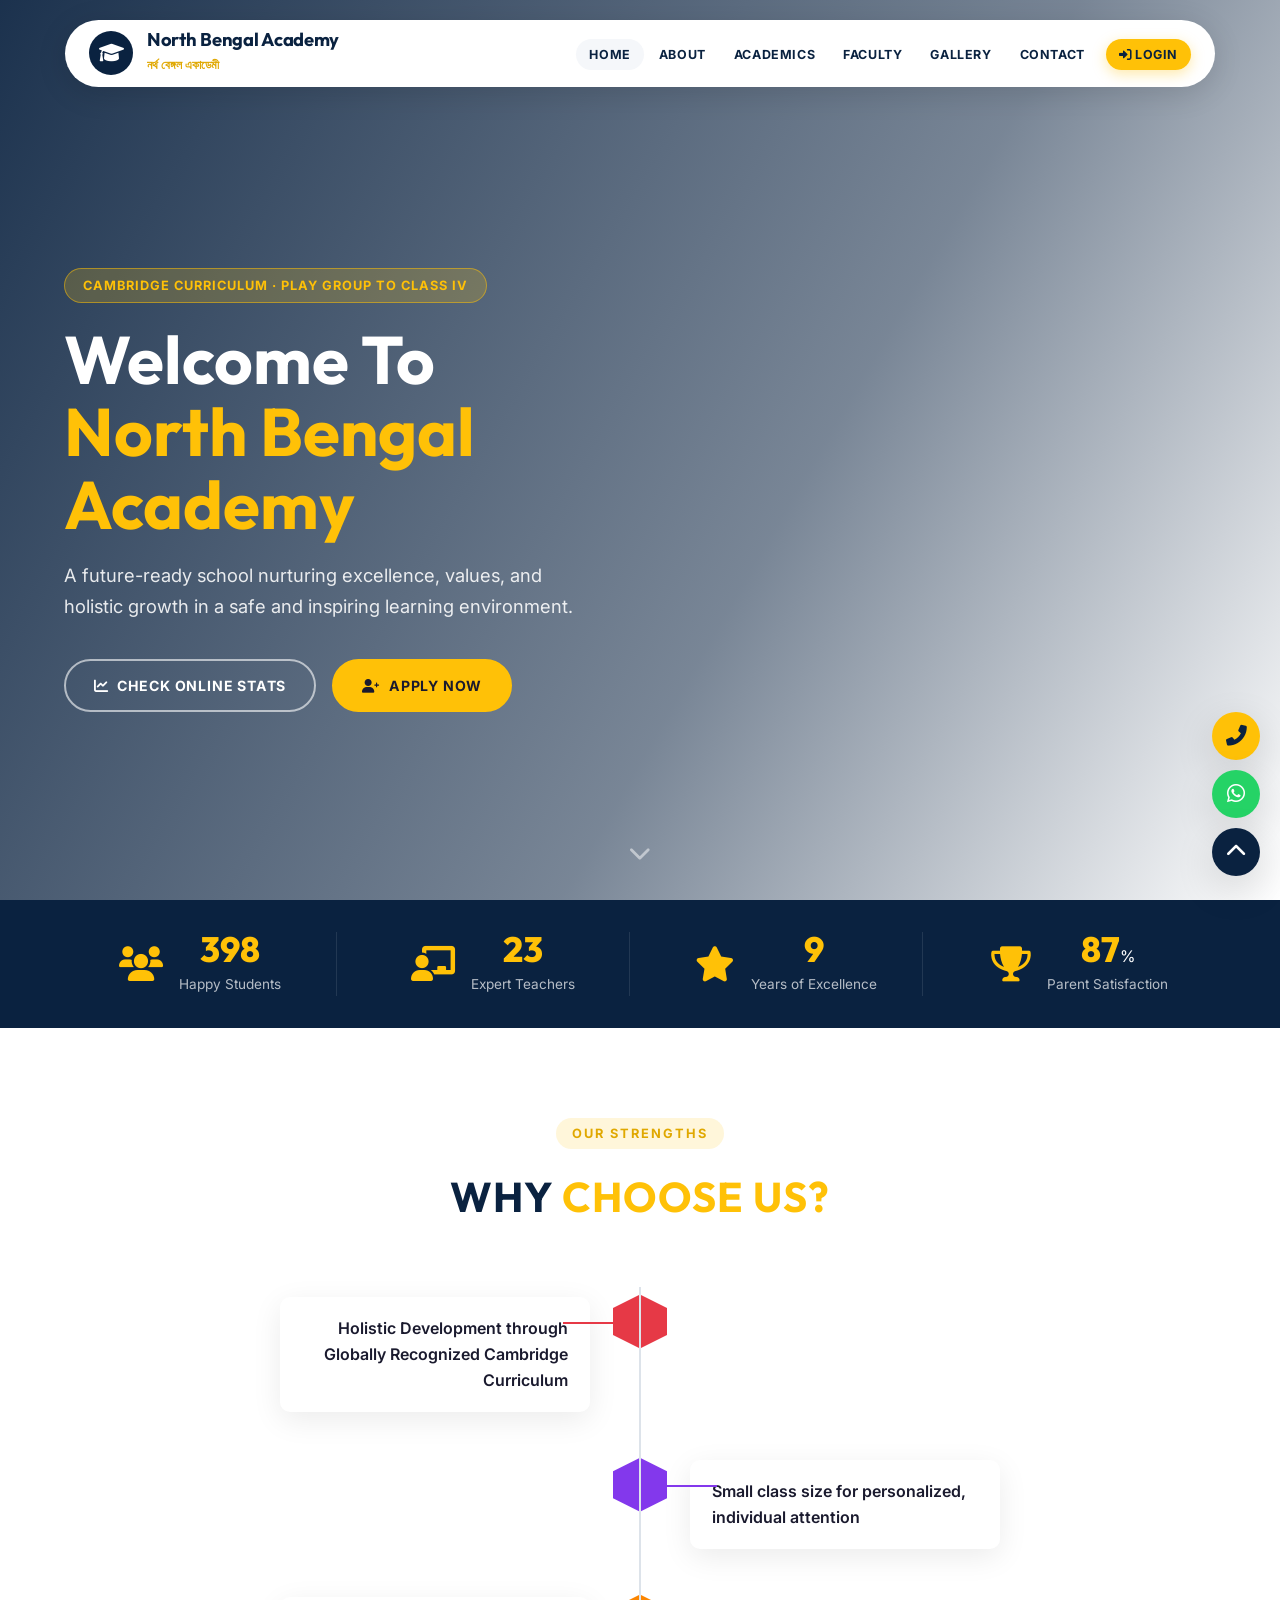
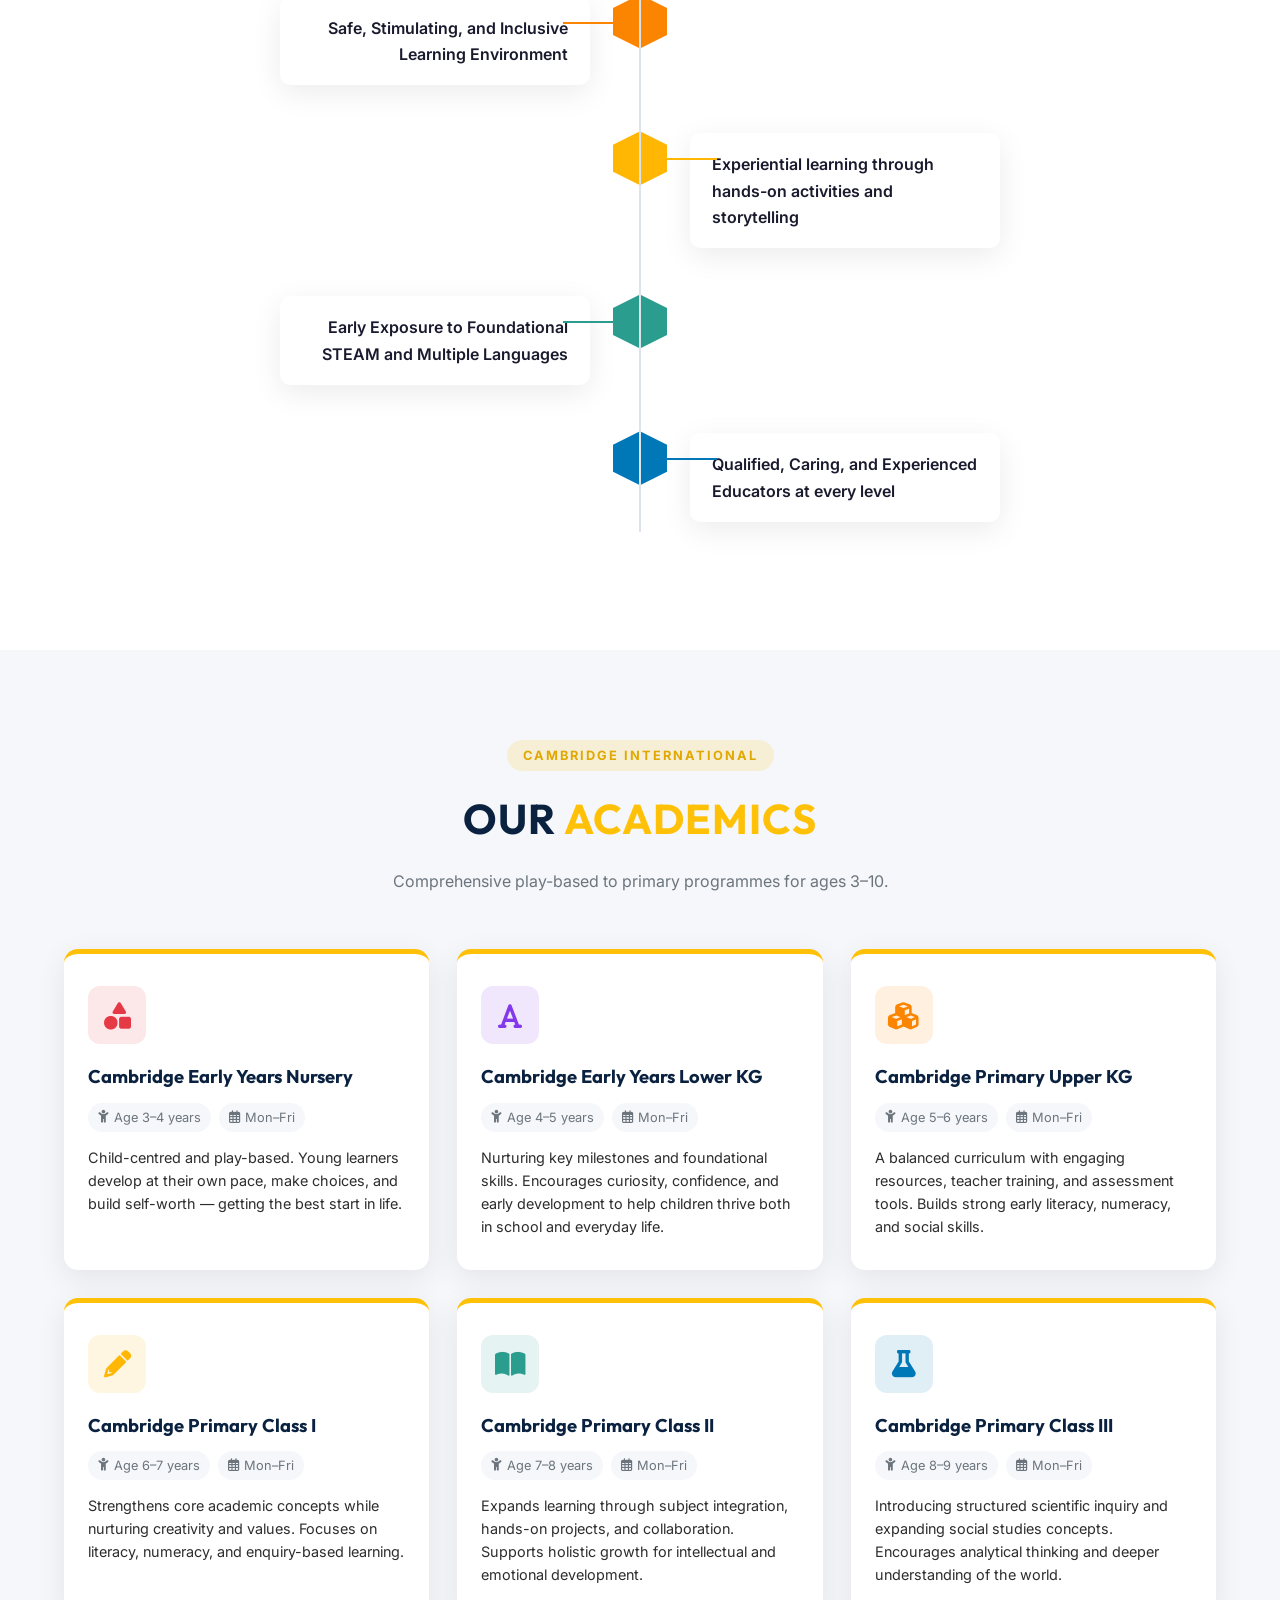
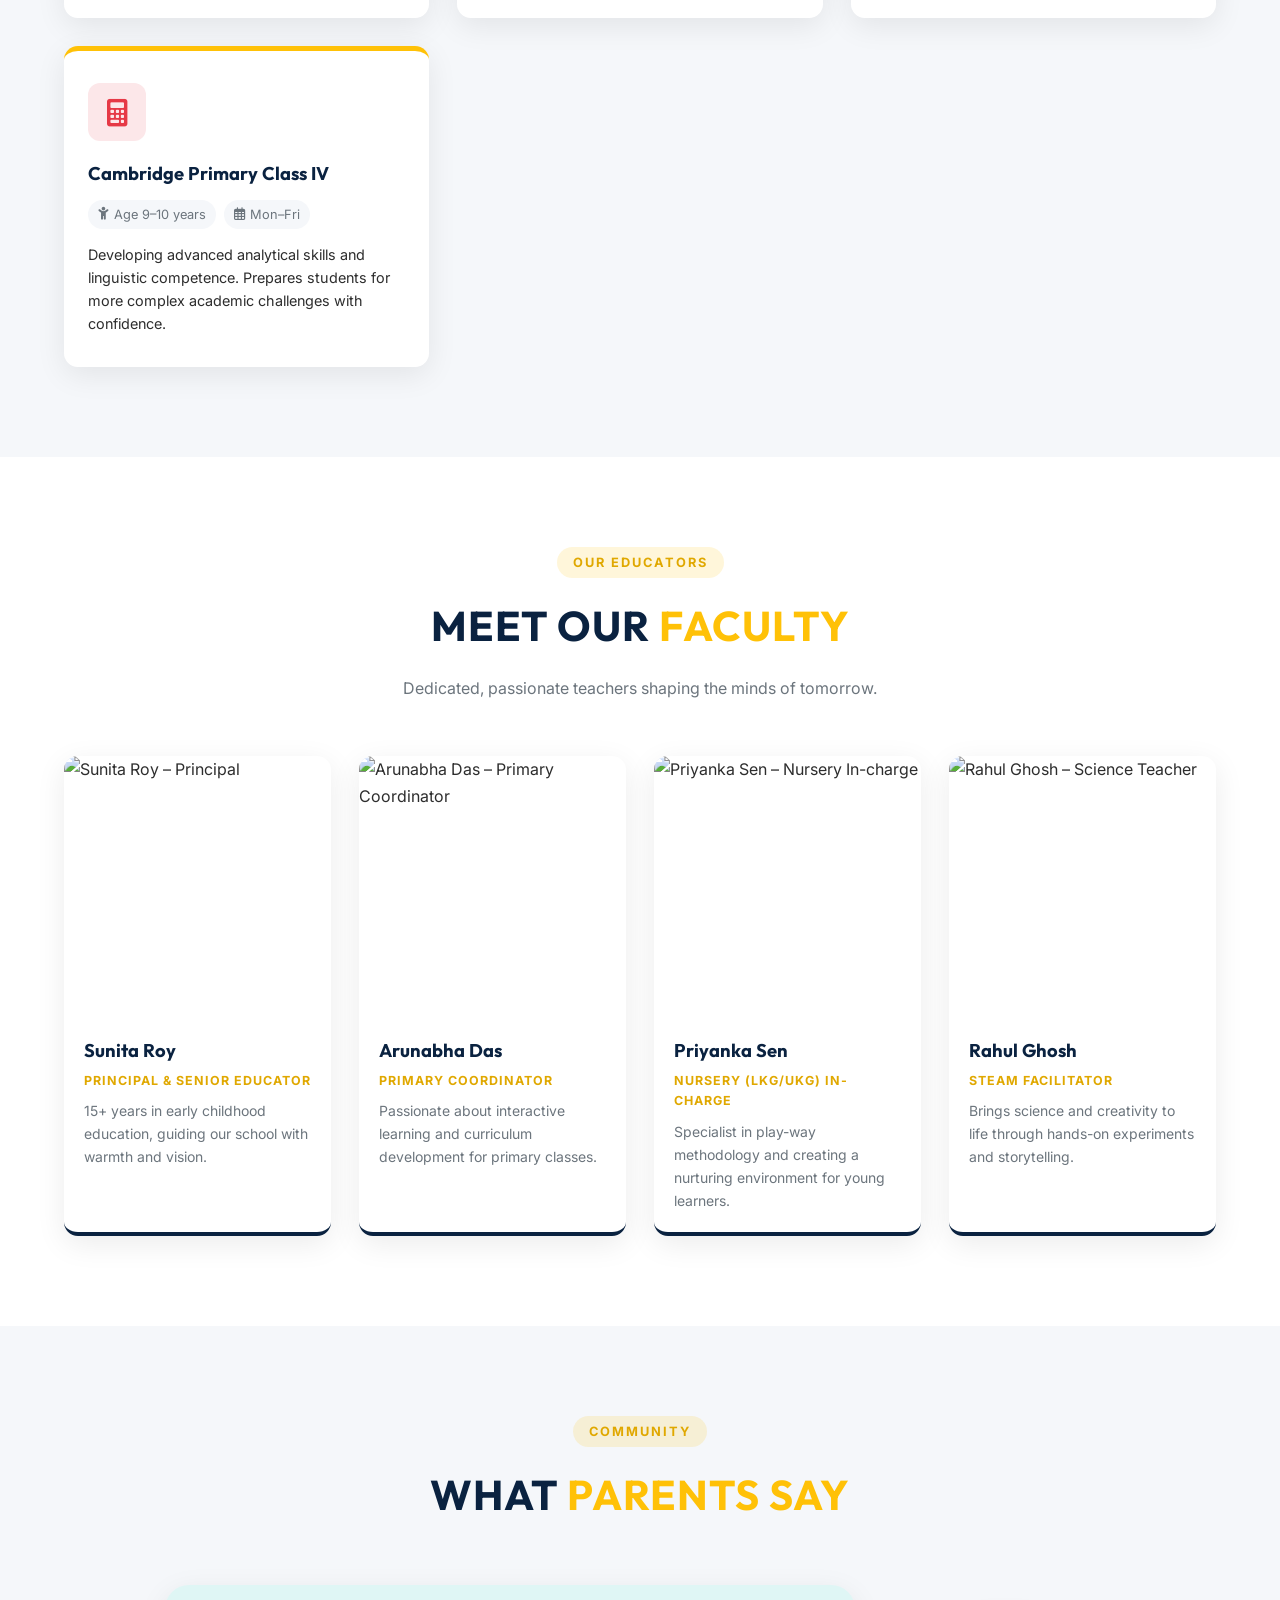
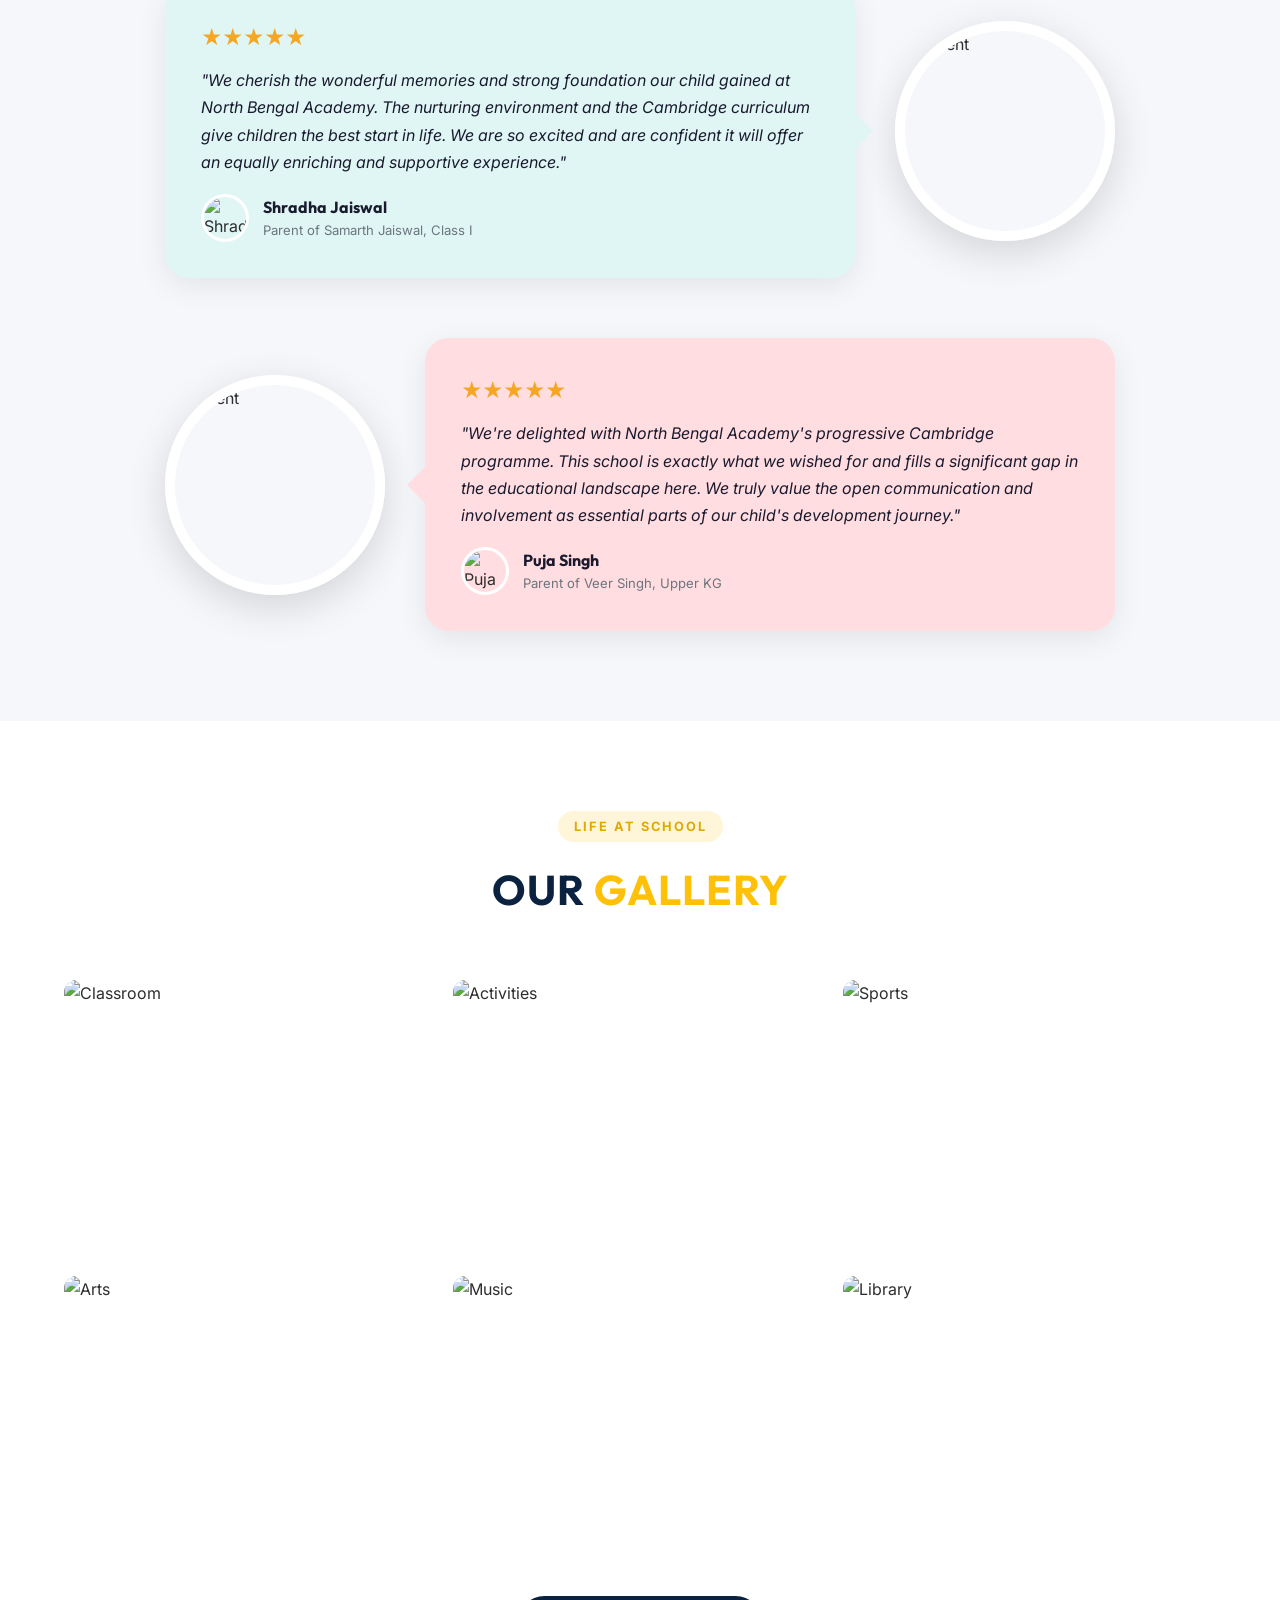
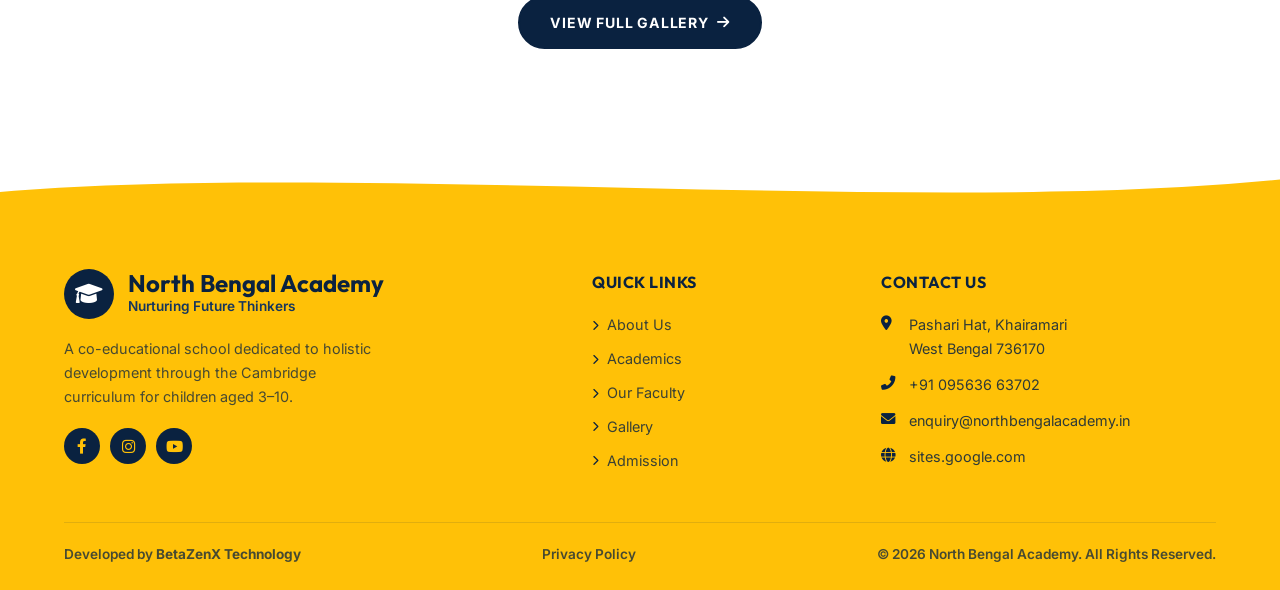
==== North-Bengal-Academy/index.html @ ee0d3da3 "Initial commit: Setup multi-tenant CustomWebsite portal and deployment configs" ====
<!DOCTYPE html>
<html lang="en">

<head>
    <meta charset="UTF-8">
    <meta name="viewport" content="width=device-width, initial-scale=1.0">
    <title>North Bengal Academy | Nurturing Future Thinkers</title>
    <meta name="description"
        content="North Bengal Academy – A premier nursery and primary school in Pashari Hat, West Bengal, offering Cambridge curriculum for Play Group to Class IV.">
    <link rel="stylesheet" href="css/styles.css">
    <link rel="preconnect" href="https://fonts.googleapis.com">
    <link rel="preconnect" href="https://fonts.gstatic.com" crossorigin>
    <link
        href="https://fonts.googleapis.com/css2?family=Inter:wght@400;500;600&family=Outfit:wght@400;600;700;800&display=swap"
        rel="stylesheet">
    <link href="https://cdnjs.cloudflare.com/ajax/libs/font-awesome/6.0.0/css/all.min.css" rel="stylesheet">
    <link href="https://unpkg.com/aos@2.3.1/dist/aos.css" rel="stylesheet">
    <link rel="icon" href="https://img.icons8.com/color/48/000000/school.png">
    <style>
        /* BetaZenX API — Admission Open Badge */
        .nav-admission-badge {
            display: inline-flex;
            align-items: center;
            gap: 6px;
            background: linear-gradient(135deg, #10b981, #059669);
            color: #fff !important;
            padding: 6px 14px;
            border-radius: 30px;
            font-size: 11px;
            font-weight: 800;
            letter-spacing: 0.08em;
            text-transform: uppercase;
            animation: admissionGlow 2s ease-in-out infinite alternate;
        }

        .admission-pulse {
            display: inline-block;
            width: 8px;
            height: 8px;
            border-radius: 50%;
            background: #fff;
            animation: pulse 1.2s ease-in-out infinite;
        }

        @keyframes admissionGlow {
            from {
                box-shadow: 0 0 8px rgba(16, 185, 129, 0.4);
            }

            to {
                box-shadow: 0 0 20px rgba(16, 185, 129, 0.8);
            }
        }

        @keyframes pulse {

            0%,
            100% {
                opacity: 1;
                transform: scale(1);
            }

            50% {
                opacity: 0.5;
                transform: scale(0.75);
            }
        }

        .mob-admission {
            background: linear-gradient(135deg, #10b981, #059669) !important;
            color: #fff !important;
            border-radius: 30px !important;
            padding: 8px 20px !important;
        }
    </style>
</head>

<body>

    <!-- ===== NAVBAR ===== -->
    <div class="header-wrapper" id="headerWrapper">
        <nav class="pill-nav">
            <div class="logo-area">
                <div class="logo-img"><i class="fas fa-graduation-cap"></i></div>
                <div class="logo-text">
                    <h1>North Bengal Academy</h1>
                    <span>নর্থ বেঙ্গল একাডেমী</span>
                </div>
            </div>
            <ul class="nav-links" id="navLinks">
                <li><a href="#home" class="active">Home</a></li>
                <li><a href="#about">About</a></li>
                <li><a href="#academics">Academics</a></li>
                <li><a href="#faculty">Faculty</a></li>
                <li><a href="gallery.html">Gallery</a></li>
                <li><a href="#contact">Contact</a></li>
                <li><a href="#" class="nav-login-btn"><i class="fas fa-sign-in-alt"></i> Login</a></li>
                <li id="admissionNavBadge" style="display:none;"><a href="#contact" class="nav-admission-badge"><span
                            class="admission-pulse"></span> Admission Open</a></li>
            </ul>
            <button class="hamburger" id="hamburger" aria-label="Toggle menu">
                <i class="fas fa-bars"></i>
            </button>
        </nav>
    </div>

    <!-- Mobile Menu Overlay -->
    <div class="mobile-menu" id="mobileMenu">
        <button class="mobile-close" id="mobileClose"><i class="fas fa-times"></i></button>
        <ul>
            <li><a href="#home" class="mob-link">Home</a></li>
            <li><a href="#about" class="mob-link">About</a></li>
            <li><a href="#academics" class="mob-link">Academics</a></li>
            <li><a href="#faculty" class="mob-link">Faculty</a></li>
            <li><a href="gallery.html" class="mob-link">Gallery</a></li>
            <li><a href="#contact" class="mob-link">Contact</a></li>
            <li><a href="#" class="mob-link mob-login"><i class="fas fa-sign-in-alt"></i> Login</a></li>
            <li id="admissionMobBadge" style="display:none;"><a href="#contact" class="mob-link mob-admission"><span
                        class="admission-pulse"></span> Admission Open</a></li>
        </ul>
    </div>

    <!-- ===== HERO ===== -->
    <section id="home" class="hero-slider">
        <div class="container hero-layout">
            <div class="hero-content" data-aos="fade-right" data-aos-delay="200">
                <span class="hero-badge">Cambridge Curriculum · Play Group to Class IV</span>
                <h2>Welcome To <br><span>North Bengal Academy</span></h2>
                <p>A future-ready school nurturing excellence, values, and holistic growth in a safe and inspiring
                    learning environment.</p>
                <div class="hero-btns">
                    <a href="http://localhost:3000/cobschool/status" target="_blank" class="btn-outline"><i
                            class="fas fa-chart-line"></i> Check Online Stats</a>
                    <a href="http://localhost:3000/cobschool/apply" target="_blank" class="btn-primary"><i
                            class="fas fa-user-plus"></i> Apply Now</a>
                </div>
            </div>
        </div>
        <div class="hero-scroll-hint"><i class="fas fa-chevron-down"></i></div>
    </section>

    <!-- ===== STATS BAR ===== -->
    <section id="stats" class="stats-bar">
        <div class="container stats-inner">
            <div class="stat-item">
                <i class="fas fa-users"></i>
                <div><span class="counter" data-target="450">0</span>
                    <p>Happy Students</p>
                </div>
            </div>
            <div class="stat-item">
                <i class="fas fa-chalkboard-teacher"></i>
                <div><span class="counter" data-target="25">0</span>
                    <p>Expert Teachers</p>
                </div>
            </div>
            <div class="stat-item">
                <i class="fas fa-star"></i>
                <div><span class="counter" data-target="10">0</span>
                    <p>Years of Excellence</p>
                </div>
            </div>
            <div class="stat-item">
                <i class="fas fa-trophy"></i>
                <div><span class="counter" data-target="98">0</span>%<p>Parent Satisfaction</p>
                </div>
            </div>
        </div>
    </section>

    <!-- ===== WHY CHOOSE US (Timeline) ===== -->
    <section id="about" class="timeline-section section-padding">
        <div class="container">
            <div class="section-header" data-aos="fade-up">
                <span class="section-subtitle">Our Strengths</span>
                <h2 class="section-title">Why <span>Choose Us?</span></h2>
            </div>
            <div class="timeline">
                <div class="timeline-item" data-aos="fade-up">
                    <div class="timeline-icon tl-1"></div>
                    <div class="timeline-content">
                        <p>Holistic Development through Globally Recognized Cambridge Curriculum</p>
                    </div>
                </div>
                <div class="timeline-item" data-aos="fade-up">
                    <div class="timeline-icon tl-2"></div>
                    <div class="timeline-content">
                        <p>Small class size for personalized, individual attention</p>
                    </div>
                </div>
                <div class="timeline-item" data-aos="fade-up">
                    <div class="timeline-icon tl-3"></div>
                    <div class="timeline-content">
                        <p>Safe, Stimulating, and Inclusive Learning Environment</p>
                    </div>
                </div>
                <div class="timeline-item" data-aos="fade-up">
                    <div class="timeline-icon tl-4"></div>
                    <div class="timeline-content">
                        <p>Experiential learning through hands-on activities and storytelling</p>
                    </div>
                </div>
                <div class="timeline-item" data-aos="fade-up">
                    <div class="timeline-icon tl-5"></div>
                    <div class="timeline-content">
                        <p>Early Exposure to Foundational STEAM and Multiple Languages</p>
                    </div>
                </div>
                <div class="timeline-item" data-aos="fade-up">
                    <div class="timeline-icon tl-6"></div>
                    <div class="timeline-content">
                        <p>Qualified, Caring, and Experienced Educators at every level</p>
                    </div>
                </div>
            </div>
        </div>
    </section>

    <!-- ===== ACADEMICS ===== -->
    <section id="academics" class="section-padding bg-light">
        <div class="container">
            <div class="section-header" data-aos="fade-up">
                <span class="section-subtitle">Cambridge International</span>
                <h2 class="section-title">Our <span>Academics</span></h2>
                <p class="section-desc">Comprehensive play-based to primary programmes for ages 3–10.</p>
            </div>
            <div class="academic-grid">
                <div class="academic-card" data-aos="zoom-in" data-aos-delay="100">
                    <div class="card-icon-wrap" style="--c:#e63946"><i class="fas fa-shapes"></i></div>
                    <h3>Cambridge Early Years Nursery</h3>
                    <div class="meta-info">
                        <span><i class="fas fa-child"></i> Age 3–4 years</span>
                        <span><i class="far fa-calendar-alt"></i> Mon–Fri</span>
                    </div>
                    <p>Child-centred and play-based. Young learners develop at their own pace, make choices, and build
                        self-worth — getting the best start in life.</p>
                </div>
                <div class="academic-card" data-aos="zoom-in" data-aos-delay="150">
                    <div class="card-icon-wrap" style="--c:#8338ec"><i class="fas fa-font"></i></div>
                    <h3>Cambridge Early Years Lower KG</h3>
                    <div class="meta-info">
                        <span><i class="fas fa-child"></i> Age 4–5 years</span>
                        <span><i class="far fa-calendar-alt"></i> Mon–Fri</span>
                    </div>
                    <p>Nurturing key milestones and foundational skills. Encourages curiosity, confidence, and early
                        development to help children thrive both in school and everyday life.</p>
                </div>
                <div class="academic-card" data-aos="zoom-in" data-aos-delay="200">
                    <div class="card-icon-wrap" style="--c:#fb8500"><i class="fas fa-cubes"></i></div>
                    <h3>Cambridge Primary Upper KG</h3>
                    <div class="meta-info">
                        <span><i class="fas fa-child"></i> Age 5–6 years</span>
                        <span><i class="far fa-calendar-alt"></i> Mon–Fri</span>
                    </div>
                    <p>A balanced curriculum with engaging resources, teacher training, and assessment tools. Builds
                        strong early literacy, numeracy, and social skills.</p>
                </div>
                <div class="academic-card" data-aos="zoom-in" data-aos-delay="250">
                    <div class="card-icon-wrap" style="--c:#ffb703"><i class="fas fa-pencil-alt"></i></div>
                    <h3>Cambridge Primary Class I</h3>
                    <div class="meta-info">
                        <span><i class="fas fa-child"></i> Age 6–7 years</span>
                        <span><i class="far fa-calendar-alt"></i> Mon–Fri</span>
                    </div>
                    <p>Strengthens core academic concepts while nurturing creativity and values. Focuses on literacy,
                        numeracy, and enquiry-based learning.</p>
                </div>
                <div class="academic-card" data-aos="zoom-in" data-aos-delay="300">
                    <div class="card-icon-wrap" style="--c:#2a9d8f"><i class="fas fa-book-open"></i></div>
                    <h3>Cambridge Primary Class II</h3>
                    <div class="meta-info">
                        <span><i class="fas fa-child"></i> Age 7–8 years</span>
                        <span><i class="far fa-calendar-alt"></i> Mon–Fri</span>
                    </div>
                    <p>Expands learning through subject integration, hands-on projects, and collaboration. Supports
                        holistic growth for intellectual and emotional development.</p>
                </div>
                <div class="academic-card" data-aos="zoom-in" data-aos-delay="350">
                    <div class="card-icon-wrap" style="--c:#0077b6"><i class="fas fa-flask"></i></div>
                    <h3>Cambridge Primary Class III</h3>
                    <div class="meta-info">
                        <span><i class="fas fa-child"></i> Age 8–9 years</span>
                        <span><i class="far fa-calendar-alt"></i> Mon–Fri</span>
                    </div>
                    <p>Introducing structured scientific inquiry and expanding social studies concepts. Encourages
                        analytical thinking and deeper understanding of the world.</p>
                </div>
                <div class="academic-card" data-aos="zoom-in" data-aos-delay="400">
                    <div class="card-icon-wrap" style="--c:#e63946"><i class="fas fa-calculator"></i></div>
                    <h3>Cambridge Primary Class IV</h3>
                    <div class="meta-info">
                        <span><i class="fas fa-child"></i> Age 9–10 years</span>
                        <span><i class="far fa-calendar-alt"></i> Mon–Fri</span>
                    </div>
                    <p>Developing advanced analytical skills and linguistic competence. Prepares students for more
                        complex academic challenges with confidence.</p>
                </div>
            </div>
        </div>
    </section>

    <!-- ===== FACULTY ===== -->
    <section id="faculty" class="section-padding">
        <div class="container">
            <div class="section-header" data-aos="fade-up">
                <span class="section-subtitle">Our Educators</span>
                <h2 class="section-title">Meet Our <span>Faculty</span></h2>
                <p class="section-desc">Dedicated, passionate teachers shaping the minds of tomorrow.</p>
            </div>
            <div class="faculty-grid">
                <div class="faculty-card" data-aos="fade-up" data-aos-delay="100">
                    <div class="faculty-img">
                        <img src="https://images.unsplash.com/photo-1544717305-2782549b5136?w=600&fit=crop"
                            alt="Sunita Roy – Principal">
                        <div class="faculty-overlay">
                            <div class="faculty-social">
                                <a href="#" aria-label="Email"><i class="fas fa-envelope"></i></a>
                                <a href="#" aria-label="LinkedIn"><i class="fab fa-linkedin-in"></i></a>
                            </div>
                        </div>
                    </div>
                    <div class="faculty-info">
                        <h3>Sunita Roy</h3>
                        <p class="designation">Principal &amp; Senior Educator</p>
                        <p class="bio">15+ years in early childhood education, guiding our school with warmth and
                            vision.</p>
                    </div>
                </div>
                <div class="faculty-card" data-aos="fade-up" data-aos-delay="200">
                    <div class="faculty-img">
                        <img src="https://images.unsplash.com/photo-1580894732444-8ecded7900cd?w=600&fit=crop"
                            alt="Arunabha Das – Primary Coordinator">
                        <div class="faculty-overlay">
                            <div class="faculty-social">
                                <a href="#" aria-label="Email"><i class="fas fa-envelope"></i></a>
                                <a href="#" aria-label="LinkedIn"><i class="fab fa-linkedin-in"></i></a>
                            </div>
                        </div>
                    </div>
                    <div class="faculty-info">
                        <h3>Arunabha Das</h3>
                        <p class="designation">Primary Coordinator</p>
                        <p class="bio">Passionate about interactive learning and curriculum development for primary
                            classes.</p>
                    </div>
                </div>
                <div class="faculty-card" data-aos="fade-up" data-aos-delay="300">
                    <div class="faculty-img">
                        <img src="https://images.unsplash.com/photo-1573497019940-1c28c88b4f3e?w=600&fit=crop"
                            alt="Priyanka Sen – Nursery In-charge">
                        <div class="faculty-overlay">
                            <div class="faculty-social">
                                <a href="#" aria-label="Email"><i class="fas fa-envelope"></i></a>
                                <a href="#" aria-label="LinkedIn"><i class="fab fa-linkedin-in"></i></a>
                            </div>
                        </div>
                    </div>
                    <div class="faculty-info">
                        <h3>Priyanka Sen</h3>
                        <p class="designation">Nursery (LKG/UKG) In-charge</p>
                        <p class="bio">Specialist in play-way methodology and creating a nurturing environment for young
                            learners.</p>
                    </div>
                </div>
                <div class="faculty-card" data-aos="fade-up" data-aos-delay="400">
                    <div class="faculty-img">
                        <img src="https://images.unsplash.com/photo-1507003211169-0a1dd7228f2d?w=600&fit=crop"
                            alt="Rahul Ghosh – Science Teacher">
                        <div class="faculty-overlay">
                            <div class="faculty-social">
                                <a href="#" aria-label="Email"><i class="fas fa-envelope"></i></a>
                                <a href="#" aria-label="LinkedIn"><i class="fab fa-linkedin-in"></i></a>
                            </div>
                        </div>
                    </div>
                    <div class="faculty-info">
                        <h3>Rahul Ghosh</h3>
                        <p class="designation">STEAM Facilitator</p>
                        <p class="bio">Brings science and creativity to life through hands-on experiments and
                            storytelling.</p>
                    </div>
                </div>
            </div>
        </div>
    </section>

    <!-- ===== TESTIMONIALS ===== -->
    <section id="testimonials" class="testimonials-section section-padding bg-light">
        <div class="container">
            <div class="section-header" data-aos="fade-up">
                <span class="section-subtitle">Community</span>
                <h2 class="section-title">What <span>Parents Say</span></h2>
            </div>
            <div class="testimonial-container">
                <div class="test-row" data-aos="fade-up">
                    <div class="test-bubble">
                        <div class="stars">★★★★★</div>
                        <p class="test-text">"We cherish the wonderful memories and strong foundation our child gained
                            at North Bengal Academy. The nurturing environment and the Cambridge curriculum give
                            children the best start in life. We are so excited and are confident it will offer an
                            equally enriching and supportive experience."</p>
                        <div class="test-author">
                            <img src="https://i.pravatar.cc/80?u=shradha" alt="Shradha Jaiswal">
                            <div class="author-info">
                                <h4>Shradha Jaiswal</h4>
                                <p>Parent of Samarth Jaiswal, Class I</p>
                            </div>
                        </div>
                    </div>
                    <div class="test-image-large">
                        <img src="https://images.unsplash.com/photo-1544005313-94ddf0286df2?w=500&fit=crop"
                            alt="Parent">
                    </div>
                </div>
                <div class="test-row reverse" data-aos="fade-up">
                    <div class="test-bubble">
                        <div class="stars">★★★★★</div>
                        <p class="test-text">"We're delighted with North Bengal Academy's progressive Cambridge
                            programme. This school is exactly what we wished for and fills a significant gap in the
                            educational landscape here. We truly value the open communication and involvement as
                            essential parts of our child's development journey."</p>
                        <div class="test-author">
                            <img src="https://i.pravatar.cc/80?u=puja" alt="Puja Singh">
                            <div class="author-info">
                                <h4>Puja Singh</h4>
                                <p>Parent of Veer Singh, Upper KG</p>
                            </div>
                        </div>
                    </div>
                    <div class="test-image-large">
                        <img src="https://images.unsplash.com/photo-1573496359142-b8d87734a5a2?w=500&fit=crop"
                            alt="Parent">
                    </div>
                </div>
            </div>
        </div>
    </section>

    <!-- ===== GALLERY PREVIEW (API-Ready) ===== -->
    <section class="gallery-preview section-padding">
        <div class="container">
            <div class="section-header" data-aos="fade-up">
                <span class="section-subtitle">Life at School</span>
                <h2 class="section-title">Our <span>Gallery</span></h2>
            </div>
            <div class="gallery-grid" id="galleryPreviewGrid" data-aos="fade-up">
                <!-- Static fallback images (replaced by API data when available) -->
                <div class="g-item"><img
                        src="https://images.unsplash.com/photo-1503676260728-1c00da094a0b?w=600&fit=crop"
                        alt="Classroom">
                    <div class="g-overlay"><i class="fas fa-expand"></i></div>
                </div>
                <div class="g-item"><img
                        src="https://images.unsplash.com/photo-1516627145497-ae6968895b74?w=600&fit=crop"
                        alt="Activities">
                    <div class="g-overlay"><i class="fas fa-expand"></i></div>
                </div>
                <div class="g-item"><img
                        src="https://images.unsplash.com/photo-1509062522246-3755977927d7?w=600&fit=crop" alt="Sports">
                    <div class="g-overlay"><i class="fas fa-expand"></i></div>
                </div>
                <div class="g-item"><img
                        src="https://images.unsplash.com/photo-1580582932707-520aed937b7b?w=600&fit=crop" alt="Arts">
                    <div class="g-overlay"><i class="fas fa-expand"></i></div>
                </div>
                <div class="g-item"><img src="https://images.unsplash.com/photo-1551966775-a4ddc8df052b?w=600&fit=crop"
                        alt="Music">
                    <div class="g-overlay"><i class="fas fa-expand"></i></div>
                </div>
                <div class="g-item"><img
                        src="https://images.unsplash.com/photo-1488521787991-ed7bbaae773c?w=600&fit=crop" alt="Library">
                    <div class="g-overlay"><i class="fas fa-expand"></i></div>
                </div>
            </div>
            <div class="text-center" data-aos="fade-up" style="margin-top:40px;">
                <a href="gallery.html" class="btn-secondary">View Full Gallery <i class="fas fa-arrow-right"></i></a>
            </div>
        </div>
    </section>

    <!-- ===== CONTACT / FOOTER ===== -->
    <footer class="main-footer" id="contact">
        <div class="container">
            <div class="footer-grid">
                <div class="footer-col footer-brand">
                    <div class="footer-logo-row">
                        <div class="logo-img"><i class="fas fa-graduation-cap"></i></div>
                        <div>
                            <h2>North Bengal Academy</h2>
                            <p>Nurturing Future Thinkers</p>
                        </div>
                    </div>
                    <p class="footer-tagline">A co-educational school dedicated to holistic development through the
                        Cambridge curriculum for children aged 3–10.</p>
                    <div class="footer-social">
                        <a href="#" aria-label="Facebook"><i class="fab fa-facebook-f"></i></a>
                        <a href="#" aria-label="Instagram"><i class="fab fa-instagram"></i></a>
                        <a href="#" aria-label="YouTube"><i class="fab fa-youtube"></i></a>
                    </div>
                </div>
                <div class="footer-col">
                    <h4>Quick Links</h4>
                    <ul class="footer-links">
                        <li><a href="#about"><i class="fas fa-chevron-right"></i> About Us</a></li>
                        <li><a href="#academics"><i class="fas fa-chevron-right"></i> Academics</a></li>
                        <li><a href="#faculty"><i class="fas fa-chevron-right"></i> Our Faculty</a></li>
                        <li><a href="gallery.html"><i class="fas fa-chevron-right"></i> Gallery</a></li>
                        <li><a href="#contact"><i class="fas fa-chevron-right"></i> Admission</a></li>
                    </ul>
                </div>
                <div class="footer-col" id="contact-info">
                    <h4>Contact Us</h4>
                    <ul class="footer-contact">
                        <li><i class="fas fa-map-marker-alt"></i><span>Pashari Hat, Khairamari<br>West Bengal
                                736170</span></li>
                        <li><i class="fas fa-phone-alt"></i><a href="tel:+919563663702">+91 095636 63702</a></li>
                        <li><i class="fas fa-envelope"></i><a
                                href="mailto:enquiry@northbengalacademy.in">enquiry@northbengalacademy.in</a></li>
                        <li><i class="fas fa-globe"></i><a href="https://sites.google.com"
                                target="_blank">sites.google.com</a></li>
                    </ul>
                </div>
            </div>
            <div class="footer-bottom">
                <span>Developed by <strong>BetaZenX Technology</strong></span>
                <span>Privacy Policy</span>
                <span>&copy; <span id="year"></span> North Bengal Academy. All Rights Reserved.</span>
            </div>
        </div>
    </footer>

    <!-- Floating Buttons -->
    <div class="floating-actions">
        <a href="tel:+919563663702" class="float-btn call" aria-label="Call us"><i class="fas fa-phone-alt"></i></a>
        <a href="https://wa.me/919563663702" class="float-btn whatsapp" aria-label="WhatsApp"><i
                class="fab fa-whatsapp"></i></a>
        <a href="#home" class="float-btn top" id="backToTop" aria-label="Back to top"><i
                class="fas fa-chevron-up"></i></a>
    </div>

    <script src="https://unpkg.com/aos@2.3.1/dist/aos.js"></script>
    <script>
        AOS.init({ duration: 800, once: true, offset: 50 });
        document.getElementById('year').textContent = new Date().getFullYear();

        // Navbar scroll sticky effect
        const headerWrapper = document.getElementById('headerWrapper');
        window.addEventListener('scroll', () => {
            if (window.scrollY > 80) {
                headerWrapper.classList.add('sticky');
            } else {
                headerWrapper.classList.remove('sticky');
            }
        });

        // Hamburger menu
        const hamburger = document.getElementById('hamburger');
        const mobileMenu = document.getElementById('mobileMenu');
        const mobileClose = document.getElementById('mobileClose');
        hamburger.addEventListener('click', () => mobileMenu.classList.add('open'));
        mobileClose.addEventListener('click', () => mobileMenu.classList.remove('open'));
        document.querySelectorAll('.mob-link').forEach(link => {
            link.addEventListener('click', () => mobileMenu.classList.remove('open'));
        });

        // Smooth scroll
        document.querySelectorAll('a[href^="#"]').forEach(anchor => {
            anchor.addEventListener('click', function (e) {
                const href = this.getAttribute('href');
                if (href === '#') return;
                e.preventDefault();
                const target = document.querySelector(href);
                if (target) target.scrollIntoView({ behavior: 'smooth' });
            });
        });

        // Back to top
        const backToTop = document.getElementById('backToTop');
        backToTop.style.opacity = '0';
        window.addEventListener('scroll', () => {
            backToTop.style.opacity = window.scrollY > 300 ? '1' : '0';
        });

        // Counter animation
        const counters = document.querySelectorAll('.counter');
        const counterObserver = new IntersectionObserver((entries) => {
            entries.forEach(entry => {
                if (entry.isIntersecting) {
                    const target = +entry.target.getAttribute('data-target');
                    let count = 0;
                    const step = target / 60;
                    const timer = setInterval(() => {
                        count += step;
                        entry.target.textContent = Math.min(Math.ceil(count), target);
                        if (count >= target) clearInterval(timer);
                    }, 30);
                    counterObserver.unobserve(entry.target);
                }
            });
        }, { threshold: 0.5 });
        counters.forEach(c => counterObserver.observe(c));
    </script>

    <!-- ======================================================
         BetaZenX API Integration
         Set your API_KEY and SCHOOL_SLUG from:
         Admin Panel → Directory → Admission & API tab
    ======================================================= -->
    <script>
        // ── BetaZenX Configuration ──────────────────────────────────
        const BETAZENX_API_KEY = "YOUR_API_KEY_HERE";     // Paste from Admin → Directory → Admission & API
        const BETAZENX_SLUG = "YOUR_SCHOOL_SLUG_HERE"; // Your school slug
        const BETAZENX_BASE_URL = "http://localhost:5000/api"; // Change to your server URL in production

        // ── Fetch admission status (no API key needed) ───────────────
        async function loadAdmissionStatus() {
            try {
                const res = await fetch(
                    `${BETAZENX_BASE_URL}/public/website/${BETAZENX_SLUG}/admission-status`
                );
                if (!res.ok) return;
                const data = await res.json();
                const navBadge = document.getElementById("admissionNavBadge");
                const mobBadge = document.getElementById("admissionMobBadge");
                if (data.admissionOpen) {
                    if (navBadge) navBadge.style.display = "";
                    if (mobBadge) mobBadge.style.display = "";
                }
            } catch (e) {
                console.log("[BetaZenX] Could not reach API (offline or not configured yet).");
            }
        }

        // ── Fetch gallery from API ────────────────────────────────────
        async function loadGalleryFromAPI() {
            if (BETAZENX_API_KEY === "YOUR_API_KEY_HERE") return; // Not configured
            try {
                const res = await fetch(
                    `${BETAZENX_BASE_URL}/public/website/${BETAZENX_SLUG}/gallery`,
                    { headers: { "X-API-Key": BETAZENX_API_KEY } }
                );
                if (!res.ok) return;
                const data = await res.json();
                if (!data.images || data.images.length === 0) return;

                const grid = document.getElementById("galleryPreviewGrid");
                if (!grid) return;

                // Replace static images with API images (show first 6)
                const preview = data.images.slice(0, 6);
                grid.innerHTML = preview.map(url => `
                    <div class="g-item">
                        <img src="${url}" alt="School Gallery" loading="lazy">
                        <div class="g-overlay"><i class="fas fa-expand"></i></div>
                    </div>
                `).join("");
            } catch (e) {
                console.log("[BetaZenX] Gallery API not reachable, using static fallback.");
            }
        }

        // ── Fetch featured teachers from API ──────────────────────────
        async function loadTeachersFromAPI() {
            if (BETAZENX_API_KEY === "YOUR_API_KEY_HERE") return; // Not configured
            try {
                const res = await fetch(
                    `${BETAZENX_BASE_URL}/public/website/${BETAZENX_SLUG}/teachers`,
                    { headers: { "X-API-Key": BETAZENX_API_KEY } }
                );
                if (!res.ok) return;
                const data = await res.json();
                if (!data.teachers || data.teachers.length === 0) return;

                const grid = document.querySelector(".faculty-grid");
                if (!grid) return;

                grid.innerHTML = data.teachers.map((t, i) => `
                    <div class="faculty-card" data-aos="fade-up" data-aos-delay="${100 + i * 100}">
                        <div class="faculty-img">
                            <img src="${t.photoUrl || 'https://i.pravatar.cc/400?u=' + t.id}" alt="${t.name}">
                            <div class="faculty-overlay">
                                <div class="faculty-social">
                                    <a href="#" aria-label="Email"><i class="fas fa-envelope"></i></a>
                                </div>
                            </div>
                        </div>
                        <div class="faculty-info">
                            <h3>${t.name}</h3>
                            <p class="designation">${t.designation || ''}</p>
                            <p class="bio">${t.bio || (t.qualification ? t.qualification + (t.experience ? ' · ' + t.experience + ' experience' : '') : '')}</p>
                        </div>
                    </div>
                `).join("");

                // Re-init AOS for newly added elements
                if (typeof AOS !== 'undefined') AOS.refresh();
            } catch (e) {
                console.log("[BetaZenX] Teachers API not reachable, using static fallback.");
            }
        }

        // ── Initialize on page load ───────────────────────────────────
        document.addEventListener("DOMContentLoaded", function () {
            loadAdmissionStatus();
            loadGalleryFromAPI();
            loadTeachersFromAPI();
        });
    </script>
</body>

</html>
---- North-Bengal-Academy/css/styles.css ----
/* =========================================
   North Bengal Academy – Main Stylesheet
   ========================================= */

/* -------- CSS Variables -------- */
:root {
    --primary:       #0a2240;
    --primary-light: #16365d;
    --accent:        #ffc107;
    --accent-dark:   #e0a800;
    --dark:          #1a1a2e;
    --light:         #f5f7fa;
    --white:         #ffffff;
    --text-main:     #2d2d2d;
    --text-muted:    #6c757d;
    --tl-1: #e63946; --tl-2: #8338ec; --tl-3: #fb8500;
    --tl-4: #ffb703; --tl-5: #2a9d8f; --tl-6: #0077b6;
    --test-bg-1: #dff6f5;
    --test-bg-2: #ffdde1;
    --shadow:        0 8px 30px rgba(0,0,0,.08);
    --shadow-md:     0 12px 40px rgba(0,0,0,.14);
    --shadow-lg:     0 20px 50px rgba(0,0,0,.2);
    --radius:        14px;
    --transition:    all .3s ease;
    --nav-h:         80px;
}

/* -------- Reset -------- */
*, *::before, *::after { box-sizing: border-box; margin: 0; padding: 0; }
html { scroll-behavior: smooth; }
body { font-family: 'Inter', sans-serif; color: var(--text-main); background: var(--white); overflow-x: hidden; line-height: 1.65; }
h1,h2,h3,h4 { font-family: 'Outfit', sans-serif; font-weight: 700; color: var(--dark); }
a { text-decoration: none; color: inherit; transition: var(--transition); }
ul { list-style: none; }
img { display: block; max-width: 100%; }

/* -------- Utility -------- */
.container    { max-width: 1200px; margin: 0 auto; padding: 0 24px; }
.section-padding { padding: 90px 0; }
.bg-light     { background-color: var(--light); }
.text-center  { text-align: center; }

.section-header { text-align: center; margin-bottom: 55px; }
.section-subtitle {
    display: inline-block;
    background: rgba(255,193,7,.15);
    color: var(--accent-dark);
    font-size: .8rem;
    font-weight: 700;
    letter-spacing: 2px;
    text-transform: uppercase;
    padding: 5px 16px;
    border-radius: 20px;
    margin-bottom: 14px;
}
.section-title {
    font-size: clamp(2rem, 4vw, 2.6rem);
    color: var(--primary);
    text-transform: uppercase;
    letter-spacing: 1px;
    margin-bottom: 14px;
}
.section-title span { color: var(--accent); }
.section-desc { color: var(--text-muted); max-width: 550px; margin: 0 auto; font-size: 1rem; }

::-webkit-scrollbar { width: 7px; }
::-webkit-scrollbar-track { background: var(--light); }
::-webkit-scrollbar-thumb { background: var(--primary); border-radius: 4px; }

/* =========================================
   NAVBAR
   ========================================= */
.header-wrapper {
    position: fixed;
    top: 20px;
    left: 0; width: 100%;
    z-index: 1000;
    display: flex;
    justify-content: center;
    transition: top .3s;
}
.header-wrapper.sticky { top: 0; }
.header-wrapper.sticky .pill-nav {
    border-radius: 0;
    width: 100%;
    max-width: 100%;
    padding: 10px 40px;
    box-shadow: 0 4px 20px rgba(0,0,0,.12);
}

.pill-nav {
    background: var(--white);
    border-radius: 50px;
    padding: 10px 24px;
    display: flex;
    align-items: center;
    justify-content: space-between;
    width: 96%;
    max-width: 1150px;
    box-shadow: 0 6px 30px rgba(0,0,0,.13);
    transition: var(--transition);
}

.logo-area { display: flex; align-items: center; gap: 14px; }
.logo-img {
    width: 44px; height: 44px;
    background: var(--primary);
    border-radius: 50%;
    display: flex; align-items: center; justify-content: center;
    color: var(--white); font-size: 20px;
    flex-shrink: 0;
}
.logo-text h1 { font-size: 1.15rem; color: var(--primary); line-height: 1.1; margin: 0; letter-spacing: -.3px; }
.logo-text span { font-size: .75rem; color: var(--accent-dark); font-weight: 600; }

.nav-links { display: flex; align-items: center; gap: 2px; }
.nav-links a {
    padding: 8px 13px;
    color: var(--primary);
    font-weight: 700;
    font-size: .78rem;
    text-transform: uppercase;
    letter-spacing: .6px;
    border-radius: 25px;
    white-space: nowrap;
}
.nav-links a:hover,
.nav-links a.active { background: var(--light); color: var(--primary); }

.nav-login-btn {
    background: var(--accent) !important;
    color: var(--primary) !important;
    margin-left: 6px;
    box-shadow: 0 4px 14px rgba(255,193,7,.35);
}
.nav-login-btn:hover {
    background: var(--primary) !important;
    color: var(--accent) !important;
}

.hamburger {
    display: none;
    background: none; border: none;
    font-size: 1.5rem; color: var(--primary);
    cursor: pointer; padding: 4px;
}

/* Mobile Menu */
.mobile-menu {
    position: fixed; inset: 0;
    background: var(--primary);
    z-index: 2000;
    display: flex; flex-direction: column;
    align-items: center; justify-content: center;
    gap: 10px;
    transform: translateX(100%);
    transition: transform .35s ease;
}
.mobile-menu.open { transform: translateX(0); }
.mobile-menu ul { text-align: center; }
.mobile-menu li { margin: 8px 0; }
.mobile-menu a {
    font-size: 1.4rem; font-weight: 700;
    color: var(--white); letter-spacing: 1px;
    text-transform: uppercase;
    display: block; padding: 8px 24px;
    border-radius: 8px;
}
.mobile-menu a:hover { color: var(--accent); }
.mob-login {
    background: var(--accent) !important;
    color: var(--primary) !important;
    margin-top: 10px;
    border-radius: 30px !important;
}
.mobile-close {
    position: absolute; top: 24px; right: 24px;
    background: none; border: none;
    font-size: 2rem; color: var(--white);
    cursor: pointer;
}

/* =========================================
   HERO
   ========================================= */
.hero-slider {
    position: relative;
    min-height: 100vh;
    display: flex; align-items: center;
    background:
        linear-gradient(120deg, rgba(10,34,64,.93) 0%, rgba(10,34,64,.55) 60%, transparent 100%),
        url('https://images.unsplash.com/photo-1503676260728-1c00da094a0b?w=1920&fit=crop') center/cover no-repeat;
    padding-top: var(--nav-h);
}

.hero-content { max-width: 560px; color: var(--white); text-align: left; }

.hero-layout {
    display: flex;
    align-items: center;
    justify-content: flex-start;
    width: 100%;
}
.hero-badge {
    display: inline-block;
    background: rgba(255,193,7,.2);
    border: 1px solid rgba(255,193,7,.5);
    color: var(--accent);
    font-size: .8rem; font-weight: 700;
    letter-spacing: 1px; text-transform: uppercase;
    padding: 6px 18px; border-radius: 30px;
    margin-bottom: 20px;
}
.hero-content h2 {
    color: var(--white);
    font-size: clamp(2.5rem, 6vw, 4.2rem);
    line-height: 1.08; margin-bottom: 20px;
}
.hero-content h2 span { color: var(--accent); }
.hero-content p {
    font-size: 1.15rem; color: rgba(255,255,255,.88);
    margin-bottom: 38px; max-width: 520px;
}
.hero-btns { display: flex; gap: 16px; flex-wrap: wrap; }

.btn-primary {
    background: var(--accent); color: var(--dark);
    padding: 13px 28px; border-radius: 35px;
    font-weight: 700; border: 2px solid var(--accent);
    font-size: .88rem; text-transform: uppercase; letter-spacing: .8px;
    display: inline-flex; align-items: center; gap: 8px;
}
.btn-primary:hover { background: var(--white); border-color: var(--white); color: var(--primary); }

.btn-outline {
    background: transparent; color: var(--white);
    padding: 13px 28px; border-radius: 35px;
    font-weight: 700; border: 2px solid rgba(255,255,255,.6);
    font-size: .88rem; text-transform: uppercase; letter-spacing: .8px;
    display: inline-flex; align-items: center; gap: 8px;
}
.btn-outline:hover { background: var(--white); color: var(--dark); border-color: var(--white); }

.btn-secondary {
    background: var(--primary); color: var(--white);
    padding: 13px 30px; border-radius: 35px;
    font-weight: 700; border: 2px solid var(--primary);
    font-size: .88rem; text-transform: uppercase; letter-spacing: .8px;
    display: inline-flex; align-items: center; gap: 8px;
}
.btn-secondary:hover { background: var(--accent); color: var(--primary); border-color: var(--accent); }

.hero-scroll-hint {
    position: absolute; bottom: 28px; left: 50%;
    transform: translateX(-50%);
    color: rgba(255,255,255,.5);
    font-size: 1.4rem;
    animation: bounce 2s infinite;
}
@keyframes bounce {
    0%,100% { transform: translateX(-50%) translateY(0); }
    50% { transform: translateX(-50%) translateY(10px); }
}

/* =========================================
   STATS BAR
   ========================================= */
.stats-bar {
    background: var(--primary);
    padding: 32px 0;
}
.stats-inner {
    display: grid;
    grid-template-columns: repeat(4, 1fr);
    gap: 20px;
    text-align: center;
}
.stat-item {
    display: flex; align-items: center; justify-content: center;
    gap: 16px;
    color: var(--white);
    border-right: 1px solid rgba(255,255,255,.1);
}
.stat-item:last-child { border-right: none; }
.stat-item i { font-size: 2.2rem; color: var(--accent); }
.stat-item span {
    font-size: 2.2rem; font-weight: 800;
    font-family: 'Outfit', sans-serif;
    color: var(--accent); line-height: 1;
}
.stat-item p { font-size: .85rem; color: rgba(255,255,255,.7); margin-top: 4px; }

/* =========================================
   TIMELINE – WHY CHOOSE US
   ========================================= */
.timeline { position: relative; max-width: 820px; margin: 0 auto; }
.timeline::after {
    content: '';
    position: absolute;
    width: 2px; background: #dde3ea;
    top: 0; bottom: 0; left: 50%;
    transform: translateX(-50%);
}

.timeline-item {
    padding: 10px 50px;
    position: relative;
    width: 50%;
    margin-bottom: 28px;
}
.timeline-item:nth-child(odd)  { left: 0; text-align: right; }
.timeline-item:nth-child(even) { left: 50%; text-align: left; }

/* Hexagon icon */
.timeline-icon {
    position: absolute;
    width: 54px; height: 54px;
    top: 8px;
    clip-path: polygon(50% 0%,100% 25%,100% 75%,50% 100%,0% 75%,0% 25%);
}
.timeline-item:nth-child(odd)  .timeline-icon { right: -27px; }
.timeline-item:nth-child(even) .timeline-icon { left: -27px; }

/* Connector line */
.timeline-item::before {
    content: '';
    position: absolute; top: 35px;
    width: 50px; height: 2px;
}
.timeline-item:nth-child(odd)::before  { right: 27px; }
.timeline-item:nth-child(even)::before { left: 27px; }

/* Per-item colors */
.timeline-icon.tl-1, .timeline-item:nth-child(1)::before { background: var(--tl-1); }
.timeline-icon.tl-2, .timeline-item:nth-child(2)::before { background: var(--tl-2); }
.timeline-icon.tl-3, .timeline-item:nth-child(3)::before { background: var(--tl-3); }
.timeline-icon.tl-4, .timeline-item:nth-child(4)::before { background: var(--tl-4); }
.timeline-icon.tl-5, .timeline-item:nth-child(5)::before { background: var(--tl-5); }
.timeline-icon.tl-6, .timeline-item:nth-child(6)::before { background: var(--tl-6); }

.timeline-content {
    background: var(--white);
    border-radius: 10px;
    padding: 18px 22px;
    box-shadow: var(--shadow);
}
.timeline-content p {
    margin: 0; font-weight: 600;
    color: var(--dark); font-size: 1rem;
}

/* =========================================
   ACADEMICS
   ========================================= */
.academic-grid {
    display: grid;
    grid-template-columns: repeat(3, 1fr);
    gap: 28px;
}
.academic-card {
    background: var(--white);
    border-radius: var(--radius);
    padding: 32px 24px;
    border-top: 5px solid var(--accent);
    box-shadow: var(--shadow);
    transition: var(--transition);
}
.academic-card:hover { transform: translateY(-10px); box-shadow: var(--shadow-lg); }

.card-icon-wrap {
    width: 58px; height: 58px;
    background: color-mix(in srgb, var(--c) 12%, white);
    border-radius: 12px;
    display: flex; align-items: center; justify-content: center;
    font-size: 1.7rem; color: var(--c);
    margin-bottom: 18px;
}
.academic-card h3 { font-size: 1.15rem; color: var(--primary); margin-bottom: 10px; }
.meta-info {
    display: flex; flex-wrap: wrap; gap: 8px;
    margin-bottom: 14px; font-size: .8rem; color: var(--text-muted);
}
.meta-info span {
    background: var(--light); padding: 4px 10px;
    border-radius: 20px; display: flex; align-items: center; gap: 5px;
}
.academic-card p { font-size: .9rem; color: var(--text-main); line-height: 1.6; }

/* =========================================
   FACULTY
   ========================================= */
.faculty-grid {
    display: grid;
    grid-template-columns: repeat(4, 1fr);
    gap: 28px;
}
.faculty-card {
    background: var(--white);
    border-radius: var(--radius);
    overflow: hidden;
    box-shadow: var(--shadow);
    border-bottom: 4px solid var(--primary);
    transition: var(--transition);
}
.faculty-card:hover { transform: translateY(-8px); box-shadow: var(--shadow-lg); border-bottom-color: var(--accent); }

.faculty-img { position: relative; height: 260px; overflow: hidden; }
.faculty-img img { width: 100%; height: 100%; object-fit: cover; transition: transform .5s ease; }
.faculty-card:hover .faculty-img img { transform: scale(1.07); }

.faculty-overlay {
    position: absolute; inset: 0;
    background: rgba(10,34,64,.75);
    display: flex; align-items: center; justify-content: center;
    opacity: 0; transition: var(--transition);
}
.faculty-card:hover .faculty-overlay { opacity: 1; }
.faculty-social { display: flex; gap: 12px; }
.faculty-social a {
    width: 40px; height: 40px; border-radius: 50%;
    background: var(--accent); color: var(--primary);
    display: flex; align-items: center; justify-content: center;
    font-size: 1rem;
}
.faculty-social a:hover { background: var(--white); }

.faculty-info { padding: 20px; }
.faculty-info h3 { font-size: 1.15rem; color: var(--primary); margin-bottom: 4px; }
.designation { color: var(--accent-dark); font-weight: 700; font-size: .78rem; text-transform: uppercase; letter-spacing: 1px; margin-bottom: 8px; }
.bio { font-size: .875rem; color: var(--text-muted); }

/* =========================================
   TESTIMONIALS
   ========================================= */
.testimonial-container { display: flex; flex-direction: column; gap: 60px; max-width: 950px; margin: 0 auto; }
.test-row         { display: flex; align-items: center; gap: 40px; }
.test-row.reverse { flex-direction: row-reverse; }

.test-bubble {
    flex: 1; position: relative;
    padding: 36px; border-radius: 24px;
    box-shadow: var(--shadow);
}
.test-row:nth-child(odd)  .test-bubble { background: var(--test-bg-1); }
.test-row:nth-child(even) .test-bubble { background: var(--test-bg-2); }

/* Tail */
.test-bubble::after {
    content: ''; position: absolute;
    top: 50%; transform: translateY(-50%);
    border-width: 18px; border-style: solid;
}
.test-row:not(.reverse) .test-bubble::after { right: -36px; border-color: transparent transparent transparent var(--test-bg-1); }
.test-row.reverse       .test-bubble::after { left:  -36px; border-color: transparent var(--test-bg-2) transparent transparent; }

.stars { font-size: 1.3rem; color: #f5a623; margin-bottom: 12px; }
.test-text { font-size: 1rem; line-height: 1.7; color: var(--dark); margin-bottom: 18px; font-style: italic; }
.test-author { display: flex; align-items: center; gap: 14px; }
.test-author img { width: 48px; height: 48px; border-radius: 50%; object-fit: cover; border: 3px solid var(--white); }
.author-info h4 { margin: 0; font-size: 1rem; font-family: 'Outfit', sans-serif; }
.author-info p  { margin: 0; font-size: .82rem; color: var(--text-muted); }

.test-image-large {
    width: 220px; height: 220px; flex-shrink: 0;
    border-radius: 50%; overflow: hidden;
    border: 10px solid var(--white);
    box-shadow: var(--shadow-md);
}
.test-image-large img { width: 100%; height: 100%; object-fit: cover; }

/* =========================================
   GALLERY PREVIEW
   ========================================= */
.gallery-preview { background: var(--white); }
.gallery-grid {
    display: grid;
    grid-template-columns: repeat(3, 1fr);
    gap: 16px;
}
.g-item {
    position: relative; border-radius: 12px;
    overflow: hidden; aspect-ratio: 4/3;
    cursor: pointer;
}
.g-item img { width: 100%; height: 100%; object-fit: cover; transition: transform .5s ease; }
.g-item:hover img { transform: scale(1.08); }
.g-overlay {
    position: absolute; inset: 0;
    background: rgba(10,34,64,.55);
    display: flex; align-items: center; justify-content: center;
    color: var(--white); font-size: 2rem;
    opacity: 0; transition: var(--transition);
}
.g-item:hover .g-overlay { opacity: 1; }

/* =========================================
   FOOTER
   ========================================= */
.main-footer {
    background: var(--accent);
    padding: 70px 0 24px;
    position: relative;
    margin-top: 60px;
}
.main-footer::before {
    content: '';
    position: absolute; top: -50px; left: 0;
    width: 100%; height: 52px;
    background: url("data:image/svg+xml,%3Csvg viewBox='0 0 1440 52' xmlns='http://www.w3.org/2000/svg'%3E%3Cpath d='M0 52 C360 0 1080 80 1440 20 L1440 52Z' fill='%23ffc107'/%3E%3C/svg%3E") no-repeat bottom;
    background-size: cover;
}

.footer-grid {
    display: grid;
    grid-template-columns: 2fr 1fr 1.4fr;
    gap: 50px;
    margin-bottom: 40px;
}
.footer-logo-row { display: flex; align-items: center; gap: 14px; margin-bottom: 18px; }
.footer-logo-row .logo-img { width: 50px; height: 50px; font-size: 22px; }
.footer-logo-row h2 { font-size: 1.5rem; color: var(--primary); margin: 0; line-height: 1; }
.footer-logo-row p  { font-size: .85rem; color: var(--primary-light); font-weight: 600; }
.footer-tagline { font-size: .9rem; color: rgba(10,34,64,.75); margin-bottom: 20px; max-width: 320px; }

.footer-social { display: flex; gap: 10px; }
.footer-social a {
    width: 36px; height: 36px; border-radius: 50%;
    background: var(--primary); color: var(--accent);
    display: flex; align-items: center; justify-content: center;
    font-size: .95rem;
}
.footer-social a:hover { background: var(--primary-light); }

.footer-col h4 { font-size: 1rem; color: var(--primary); margin-bottom: 18px; letter-spacing: .5px; text-transform: uppercase; }
.footer-links li { margin-bottom: 10px; }
.footer-links a { font-size: .9rem; color: rgba(10,34,64,.8); display: flex; align-items: center; gap: 8px; }
.footer-links a i { font-size: .65rem; color: var(--primary); }
.footer-links a:hover { color: var(--primary); padding-left: 4px; }

.footer-contact { display: flex; flex-direction: column; gap: 12px; }
.footer-contact li { display: flex; align-items: flex-start; gap: 12px; font-size: .9rem; color: rgba(10,34,64,.85); }
.footer-contact i { margin-top: 3px; color: var(--primary); width: 16px; }
.footer-contact a { color: rgba(10,34,64,.85); }
.footer-contact a:hover { color: var(--primary); }

.footer-bottom {
    border-top: 1px solid rgba(10,34,64,.12);
    padding-top: 20px;
    display: flex; justify-content: space-between; align-items: center;
    flex-wrap: wrap; gap: 10px;
    font-size: .85rem; color: rgba(10,34,64,.75); font-weight: 600;
}

/* =========================================
   FLOATING BUTTONS
   ========================================= */
.floating-actions {
    position: fixed; right: 20px; bottom: 24px;
    display: flex; flex-direction: column; gap: 10px;
    z-index: 990;
}
.float-btn {
    width: 48px; height: 48px; border-radius: 50%;
    display: flex; align-items: center; justify-content: center;
    font-size: 1.3rem; color: var(--white);
    box-shadow: var(--shadow-md); transition: var(--transition);
}
.float-btn.call      { background: var(--accent); color: var(--primary); }
.float-btn.whatsapp  { background: #25D366; }
.float-btn.top       { background: var(--primary); opacity: 0; }
.float-btn:hover     { transform: translateY(-4px); }

/* =========================================
   RESPONSIVE
   ========================================= */
@media (max-width: 1024px) {
    .academic-grid { grid-template-columns: repeat(2, 1fr); }
    .faculty-grid  { grid-template-columns: repeat(2, 1fr); }
    .footer-grid   { grid-template-columns: 1fr 1fr; }
    .footer-col.footer-brand { grid-column: 1 / -1; }
}

@media (max-width: 768px) {
    :root { --nav-h: 70px; }

    /* Nav */
    .nav-links { display: none; }
    .hamburger { display: block; }

    /* Hero */
    .hero-slider { min-height: 100svh; padding-top: 90px; }
    .hero-content h2  { font-size: 2.4rem; }
    .hero-btns { flex-direction: column; gap: 12px; }
    .hero-btns a { width: 100%; justify-content: center; }

    /* Stats */
    .stats-inner { grid-template-columns: repeat(2, 1fr); }
    .stat-item:nth-child(2) { border-right: none; }

    /* Timeline */
    .timeline::after { left: 27px; transform: none; }
    .timeline-item { width: 100%; padding-left: 66px; padding-right: 12px; left: 0 !important; text-align: left !important; }
    .timeline-icon { left: 0 !important; right: auto !important; }
    .timeline-item::before { left: 54px !important; right: auto !important; width: 12px; }

    /* Academics */
    .academic-grid { grid-template-columns: 1fr; }

    /* Faculty */
    .faculty-grid { grid-template-columns: repeat(2, 1fr); }

    /* Testimonials */
    .test-row, .test-row.reverse { flex-direction: column; gap: 24px; }
    .test-bubble::after { display: none; }
    .test-image-large { width: 160px; height: 160px; align-self: center; }

    /* Gallery */
    .gallery-grid { grid-template-columns: repeat(2, 1fr); }

    /* Footer */
    .footer-grid { grid-template-columns: 1fr; gap: 32px; }
    .footer-col.footer-brand { grid-column: auto; }
    .footer-bottom { flex-direction: column; text-align: center; }
}

@media (max-width: 480px) {
    .stats-inner { grid-template-columns: repeat(2, 1fr); gap: 16px; }
    .stat-item   { border-right: none; }
    .faculty-grid  { grid-template-columns: 1fr; }
    .gallery-grid  { grid-template-columns: 1fr; }
}
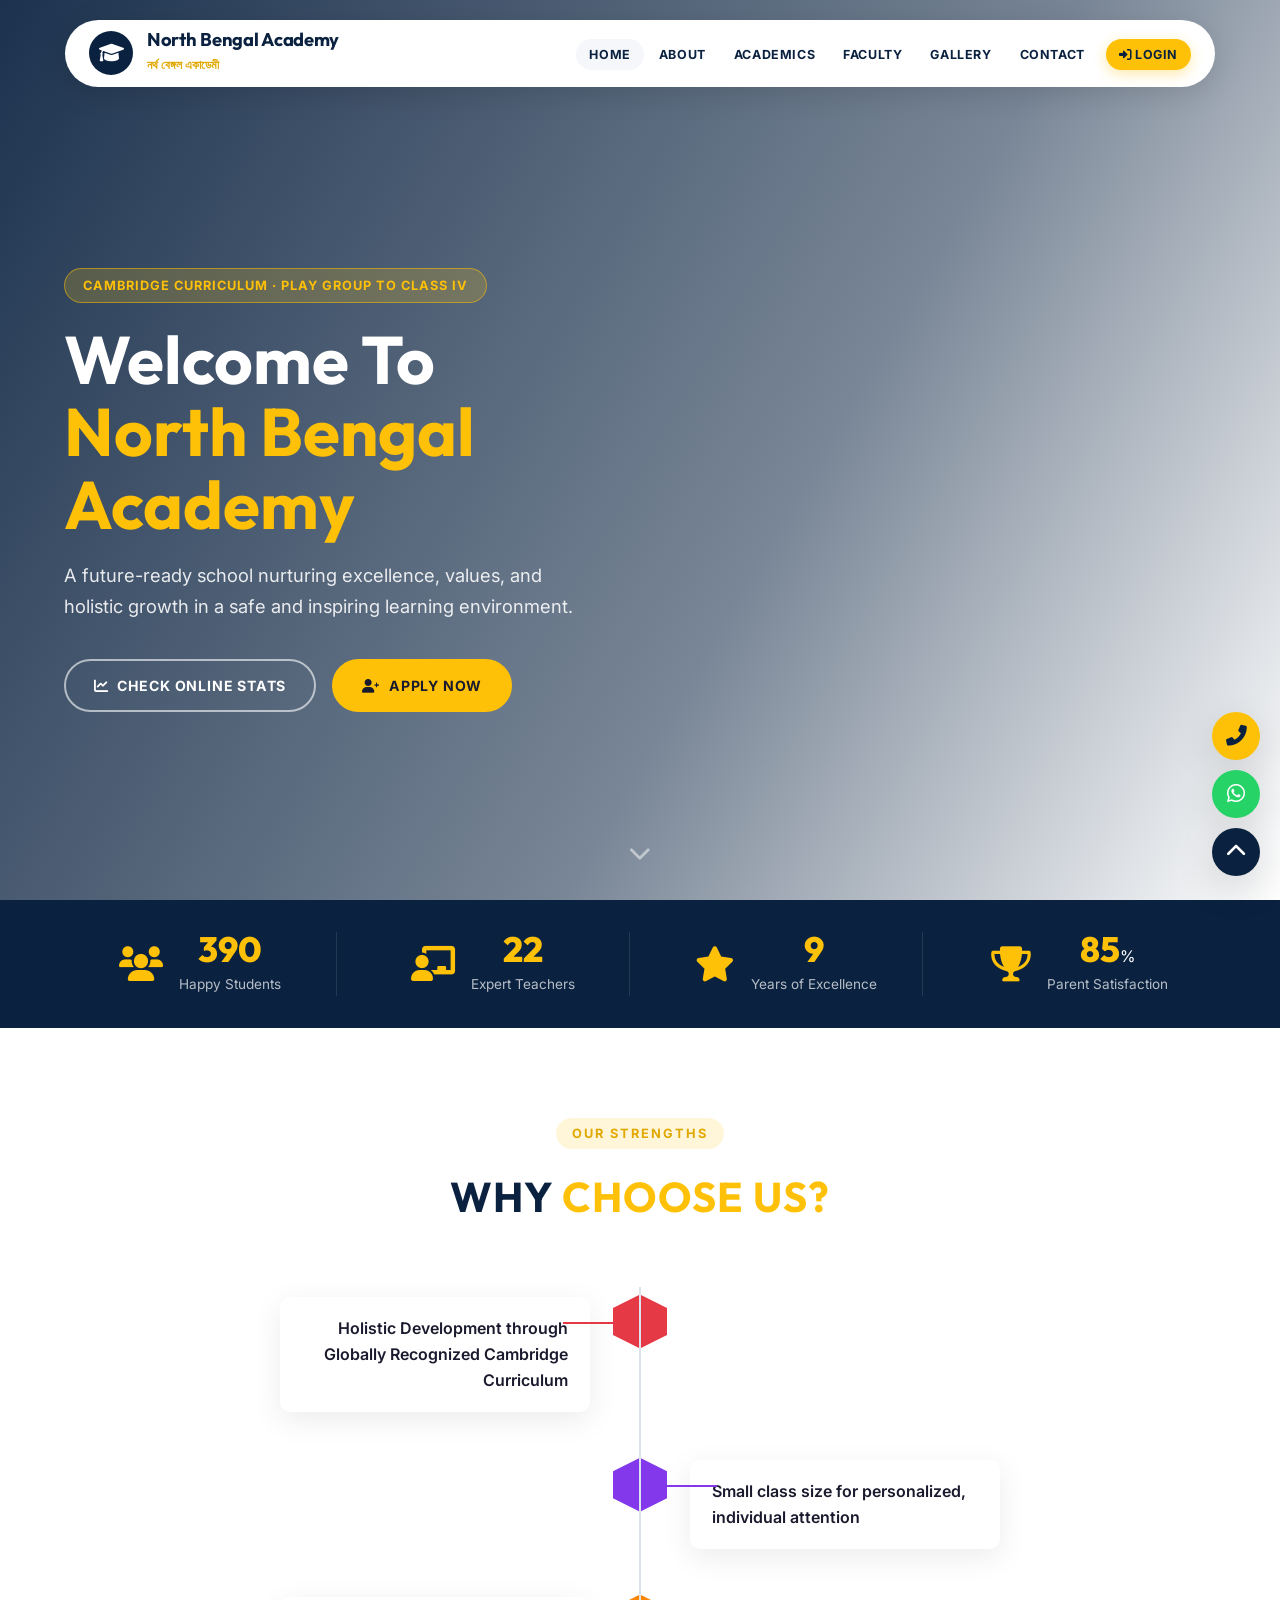
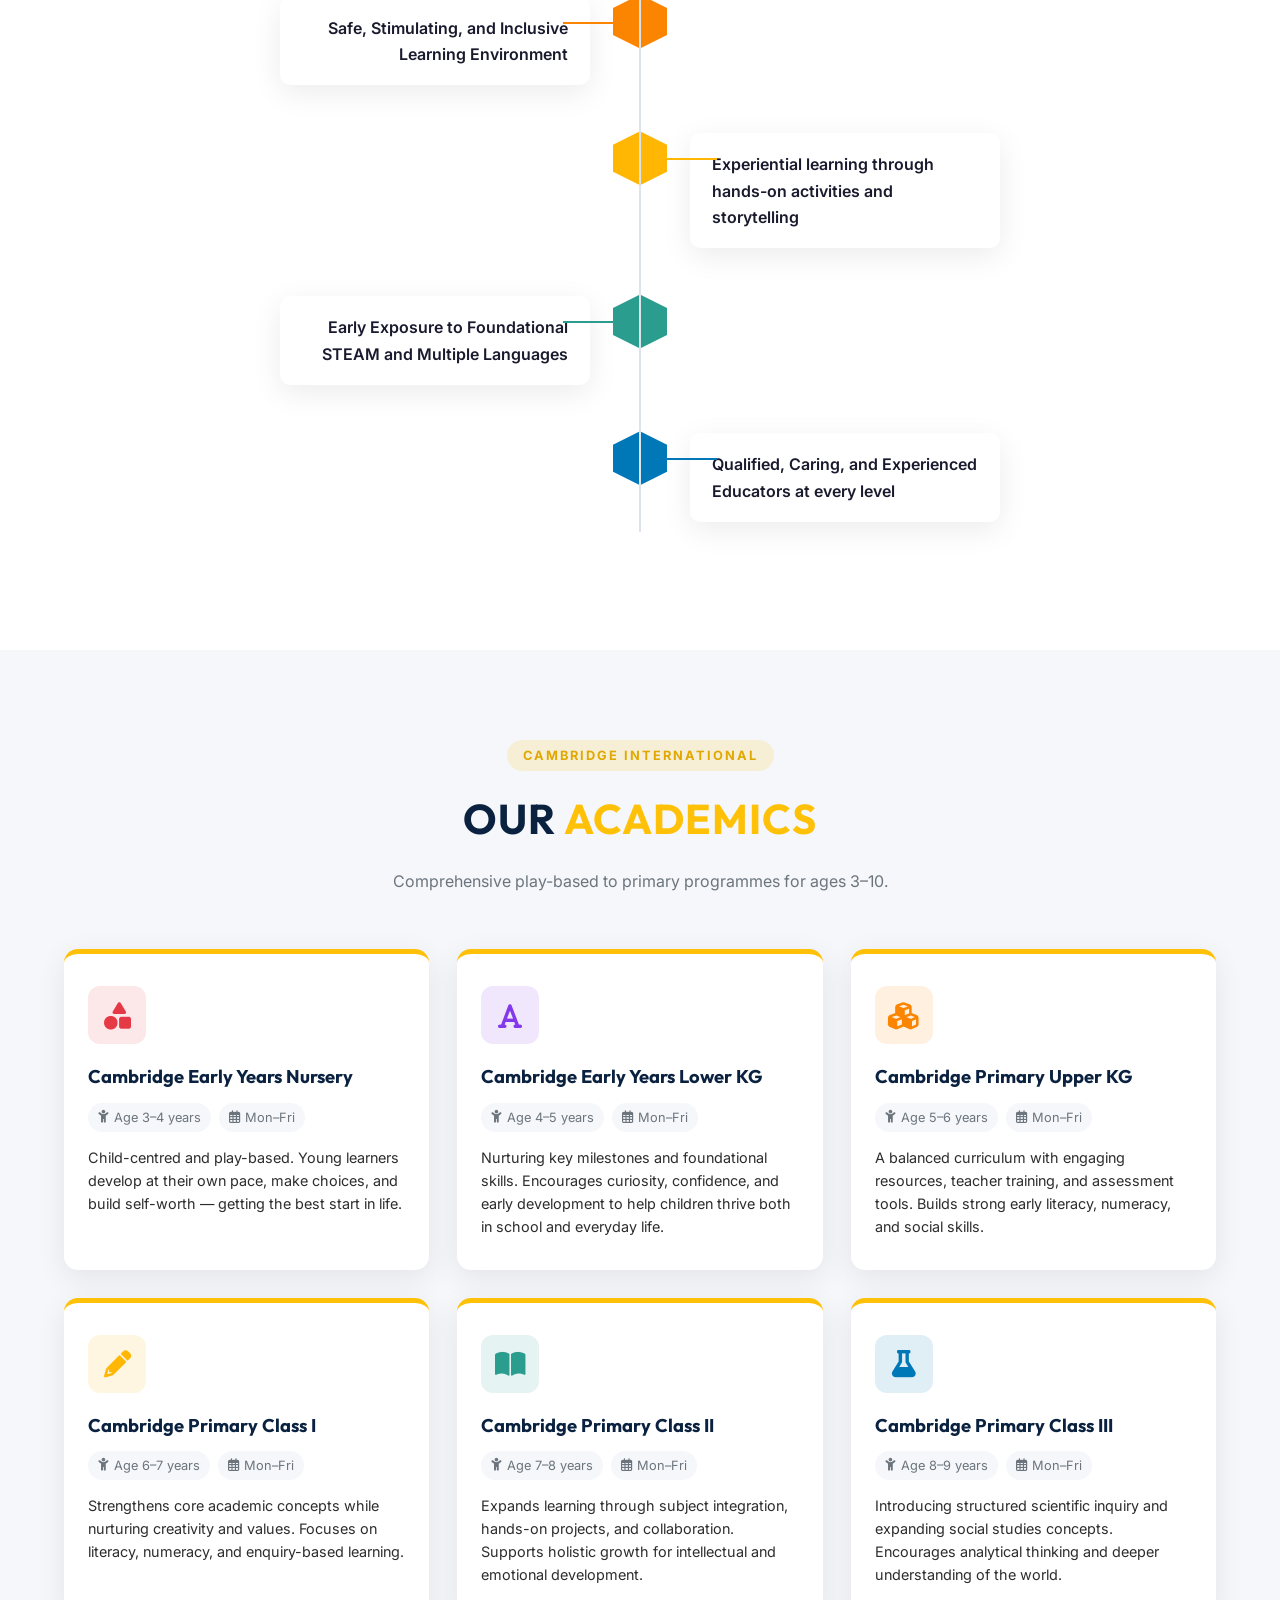
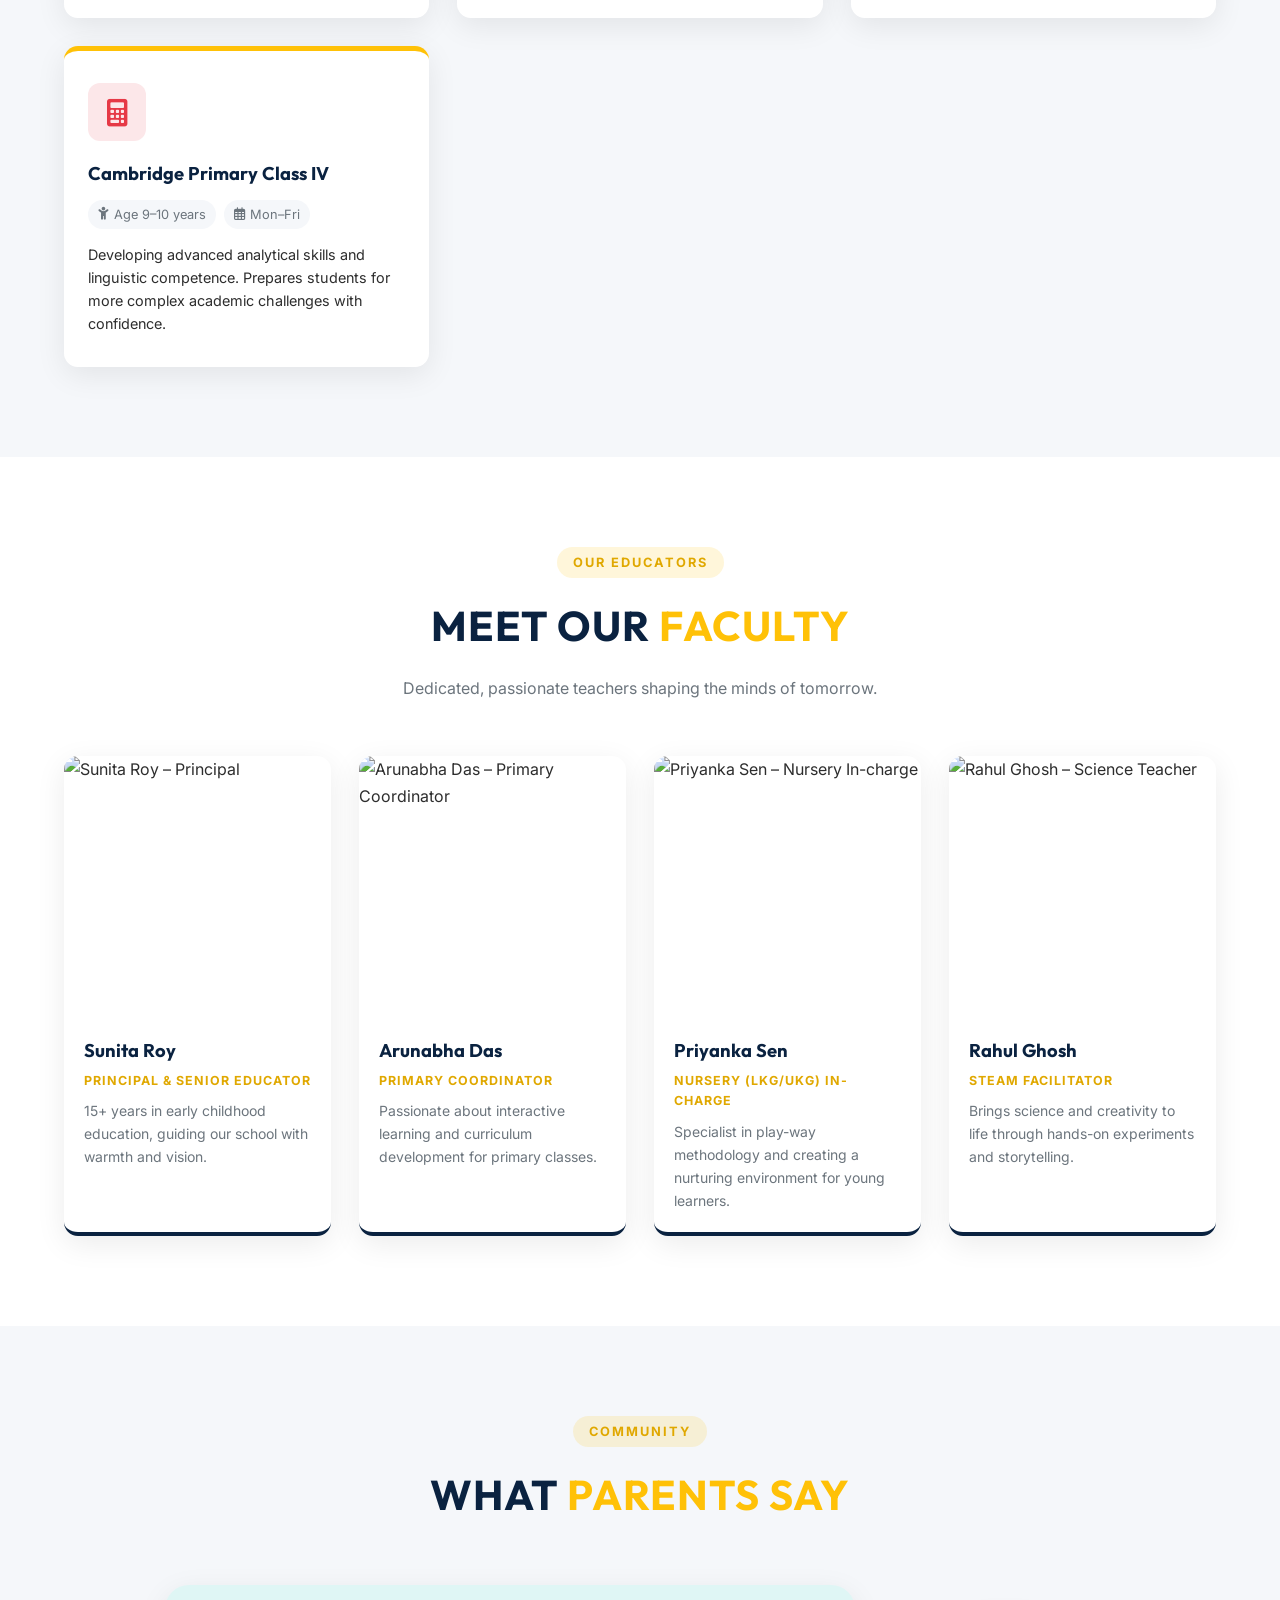
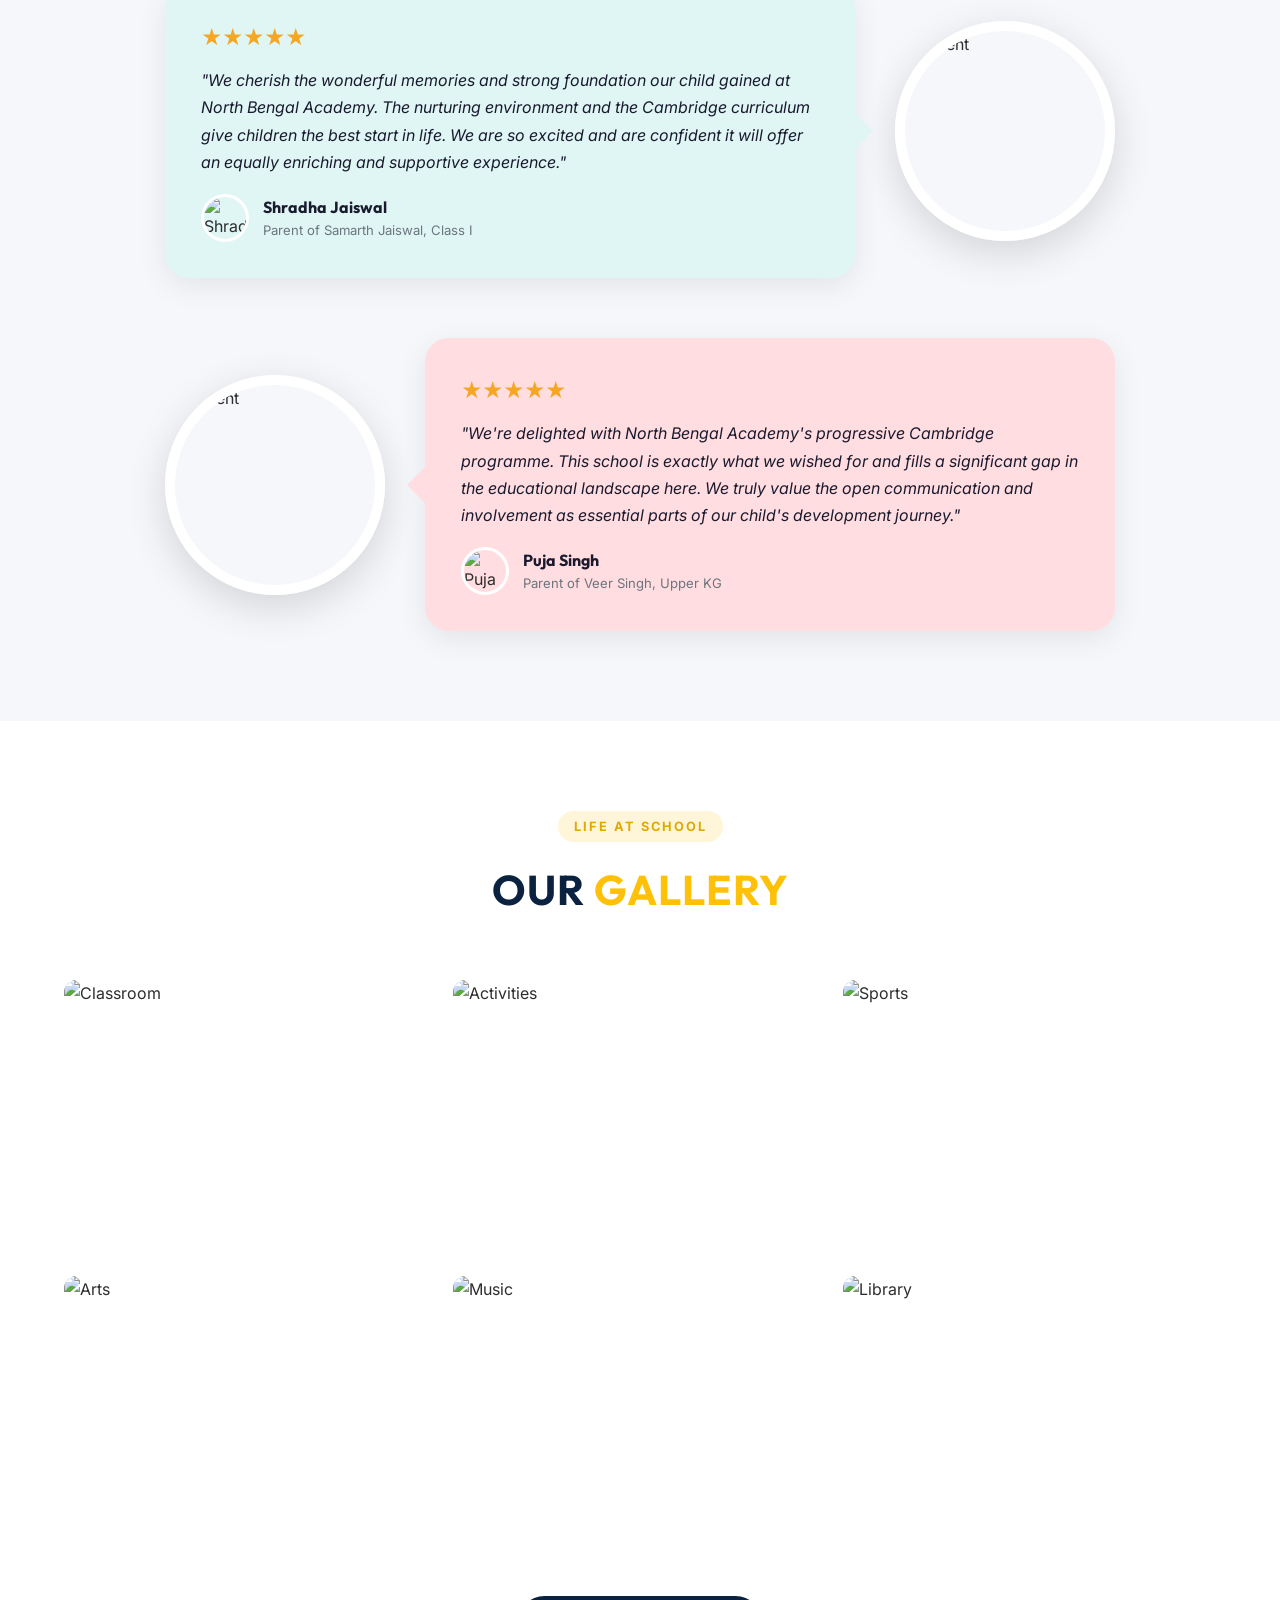
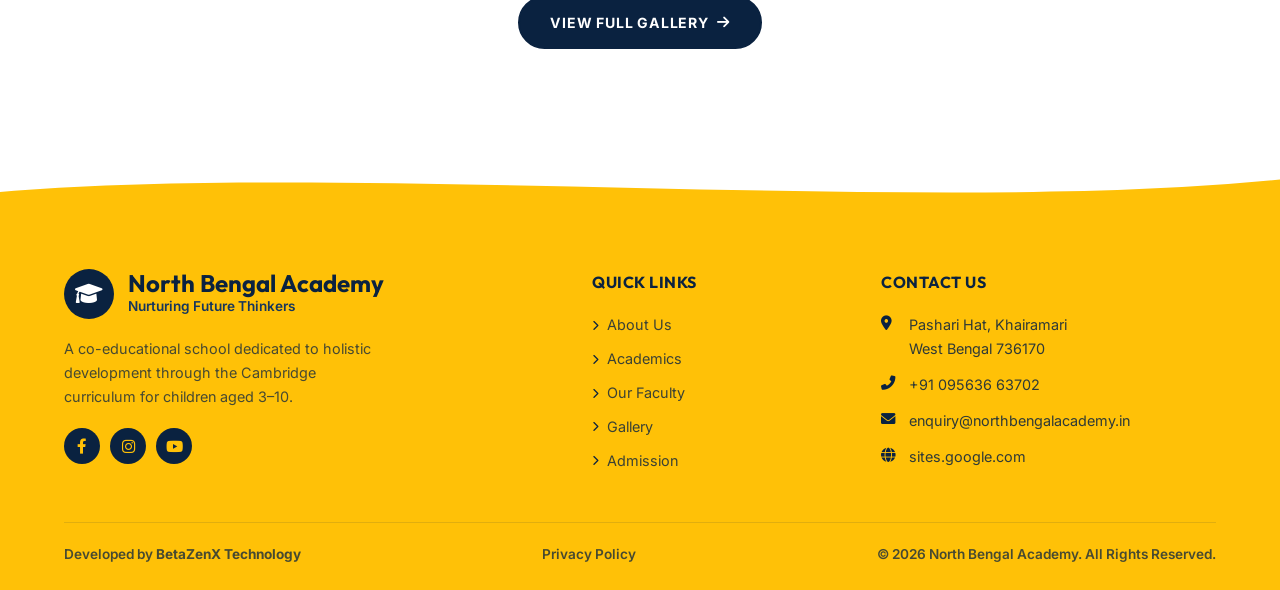
==== commit 62d7e7db: "Update hero buttons and API Base URL to point to production server 137.184.77.140" ====
--- a/North-Bengal-Academy/index.html
+++ b/North-Bengal-Academy/index.html
@@ -129,9 +129,9 @@
                 <p>A future-ready school nurturing excellence, values, and holistic growth in a safe and inspiring
                     learning environment.</p>
                 <div class="hero-btns">
-                    <a href="http://localhost:3000/cobschool/status" target="_blank" class="btn-outline"><i
+                    <a href="http://137.184.77.140/cobschool/status" target="_blank" class="btn-outline"><i
                             class="fas fa-chart-line"></i> Check Online Stats</a>
-                    <a href="http://localhost:3000/cobschool/apply" target="_blank" class="btn-primary"><i
+                    <a href="http://137.184.77.140/cobschool/apply" target="_blank" class="btn-primary"><i
                             class="fas fa-user-plus"></i> Apply Now</a>
                 </div>
             </div>
@@ -610,7 +610,7 @@
         // ── BetaZenX Configuration ──────────────────────────────────
         const BETAZENX_API_KEY = "YOUR_API_KEY_HERE";     // Paste from Admin → Directory → Admission & API
         const BETAZENX_SLUG = "YOUR_SCHOOL_SLUG_HERE"; // Your school slug
-        const BETAZENX_BASE_URL = "http://localhost:5000/api"; // Change to your server URL in production
+        const BETAZENX_BASE_URL = "http://137.184.77.140/api"; // Change to your server URL in production
 
         // ── Fetch admission status (no API key needed) ───────────────
         async function loadAdmissionStatus() {
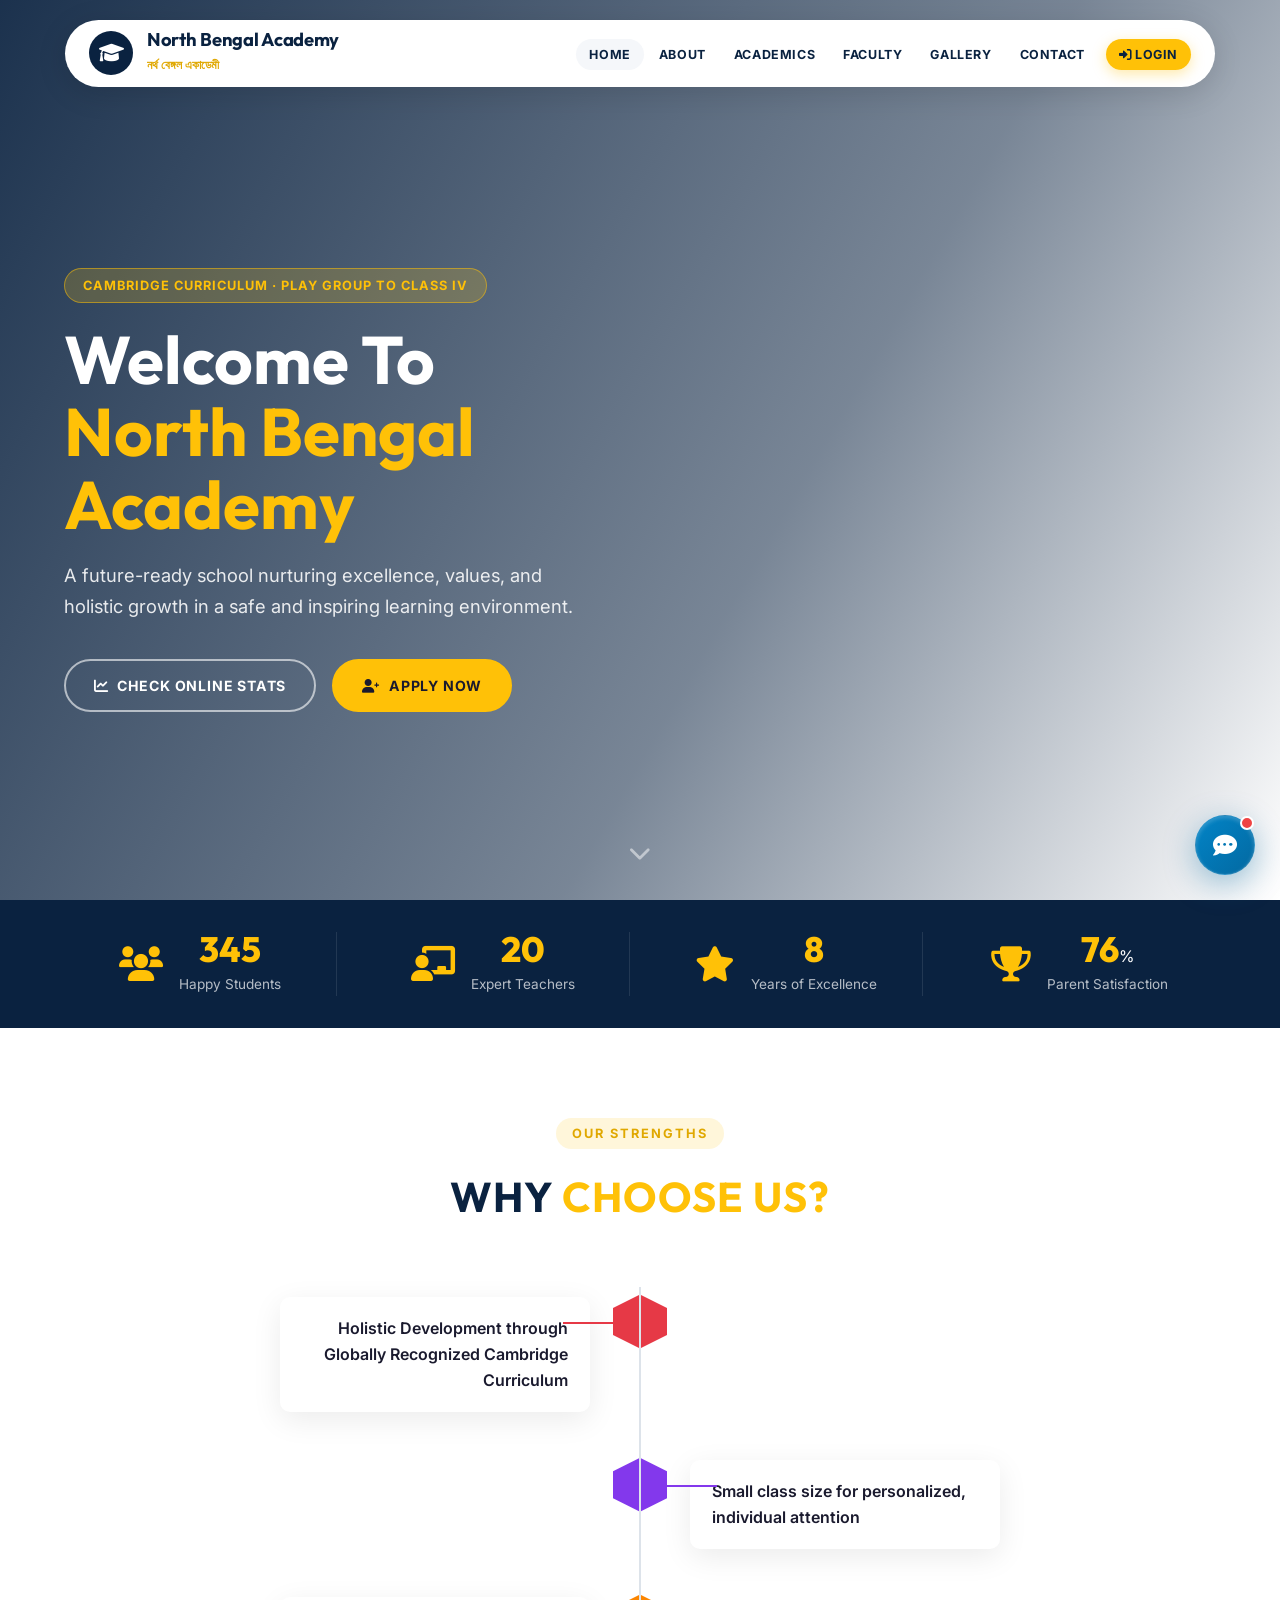
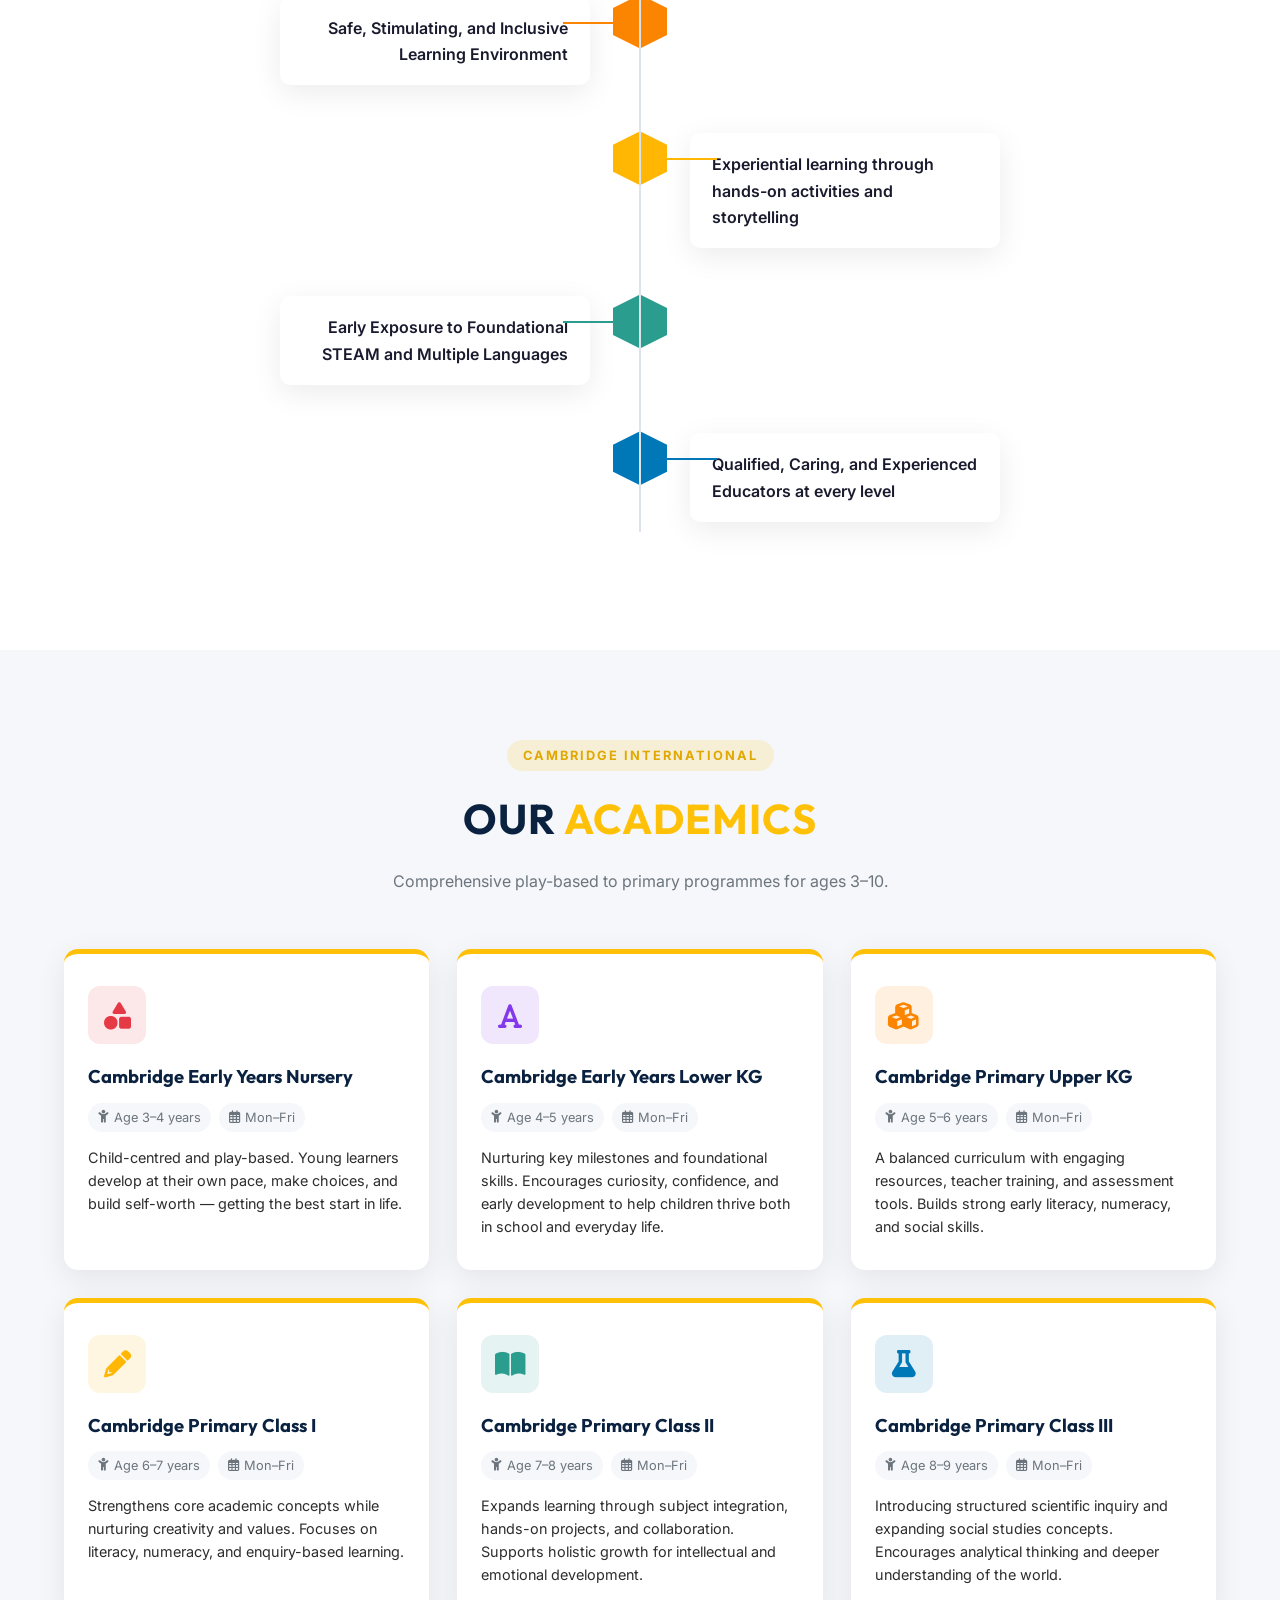
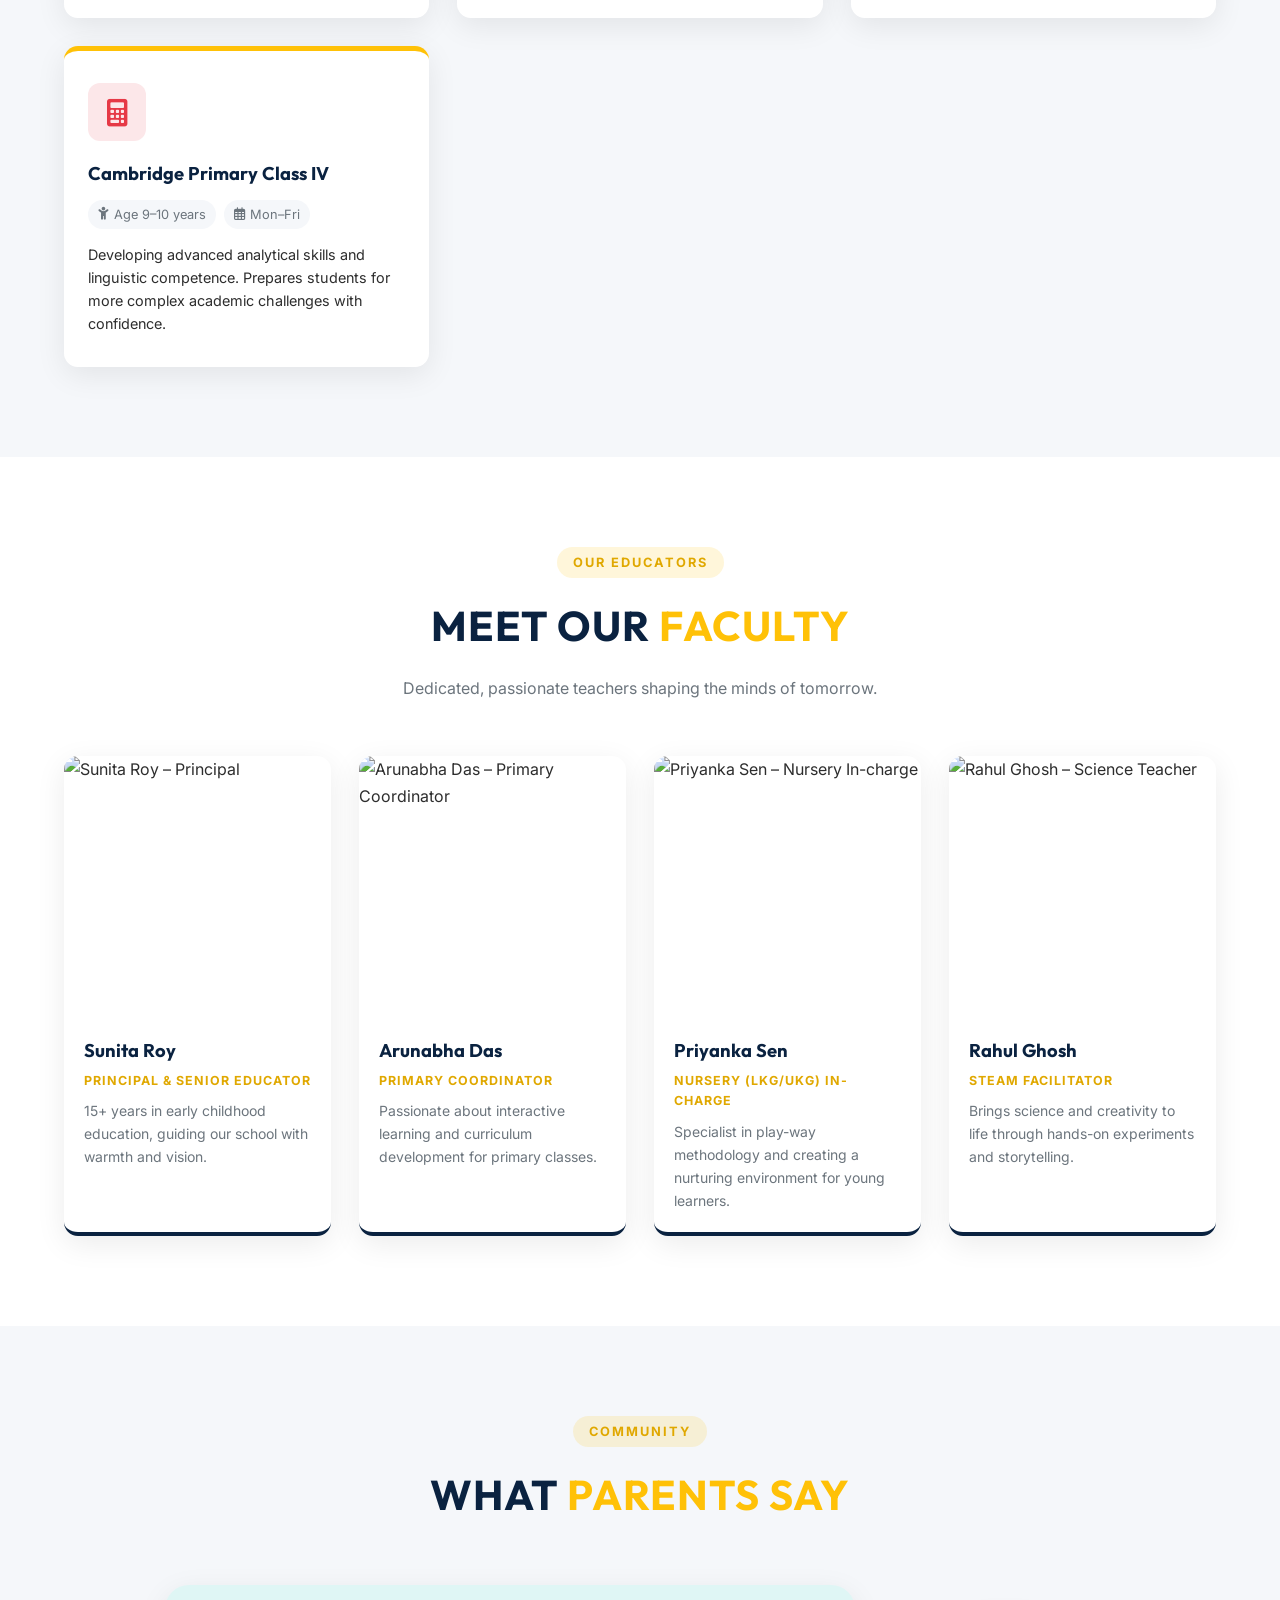
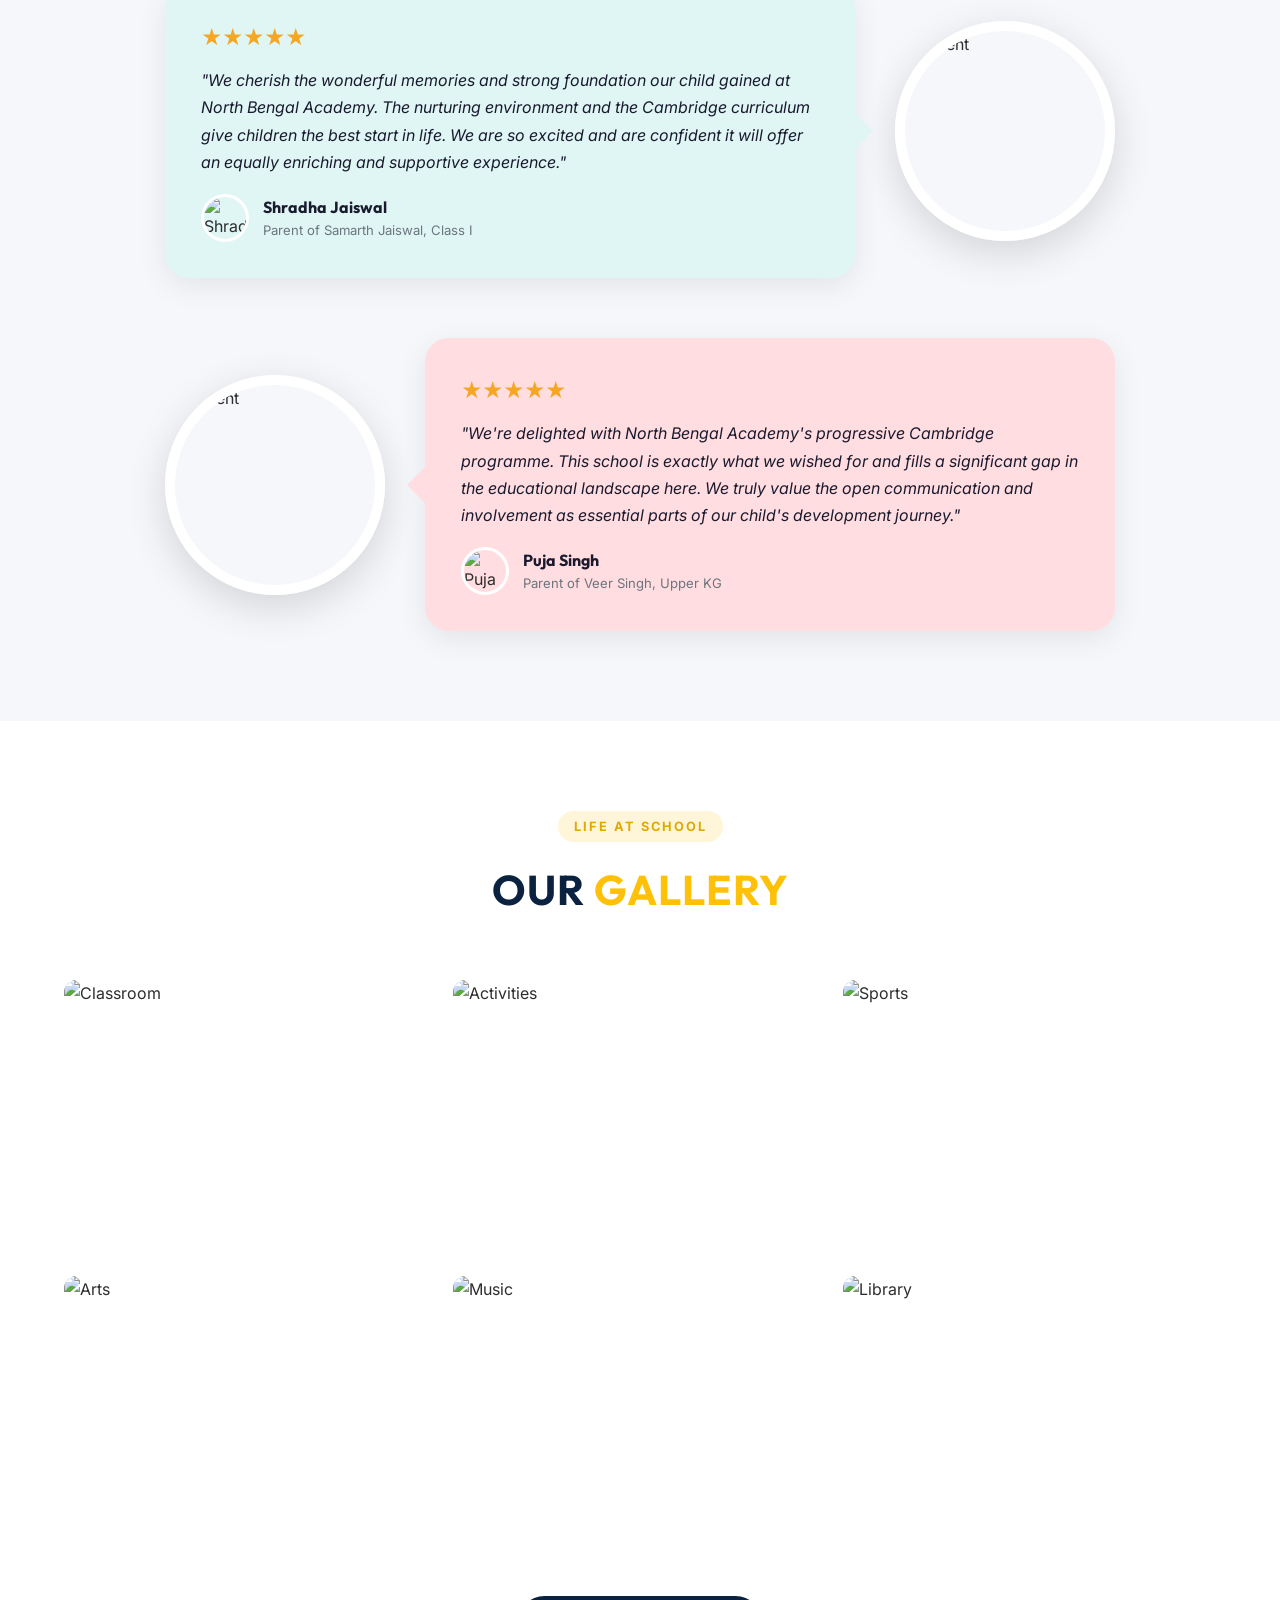
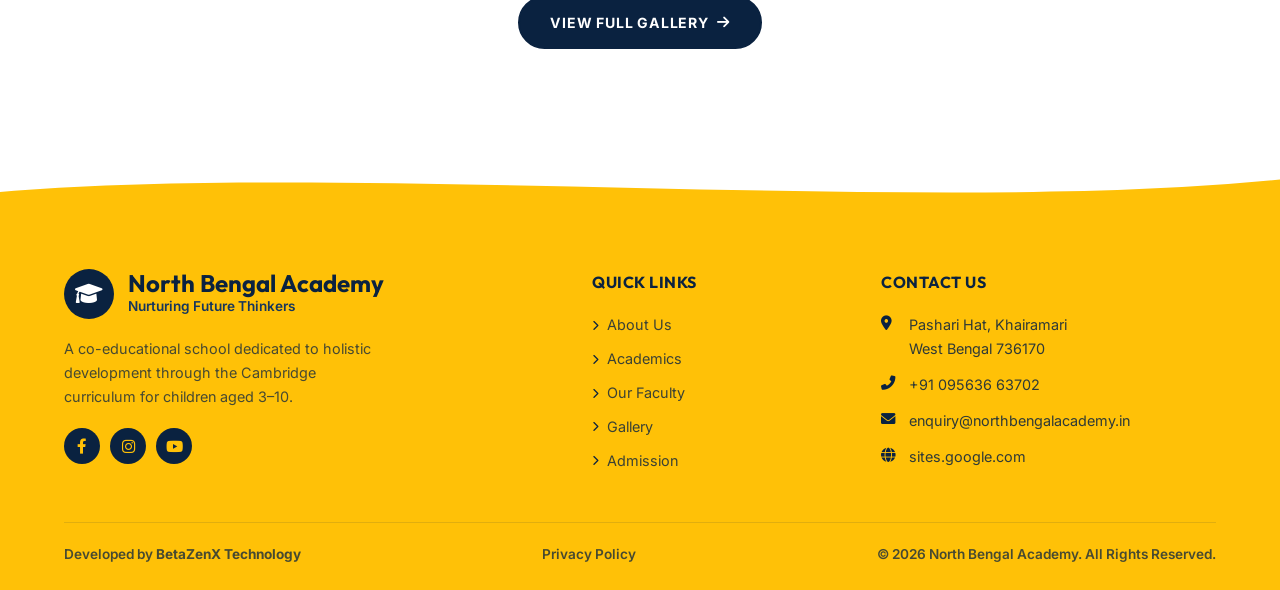
==== commit fd1c111e: "Implement deployMode toggle and dynamic URLs" ====
--- a/North-Bengal-Academy/index.html
+++ b/North-Bengal-Academy/index.html
@@ -8,6 +8,7 @@
     <meta name="description"
         content="North Bengal Academy – A premier nursery and primary school in Pashari Hat, West Bengal, offering Cambridge curriculum for Play Group to Class IV.">
     <link rel="stylesheet" href="css/styles.css">
+    <link rel="stylesheet" href="css/chatbot.css">
     <link rel="preconnect" href="https://fonts.googleapis.com">
     <link rel="preconnect" href="https://fonts.gstatic.com" crossorigin>
     <link
@@ -129,9 +130,9 @@
                 <p>A future-ready school nurturing excellence, values, and holistic growth in a safe and inspiring
                     learning environment.</p>
                 <div class="hero-btns">
-                    <a href="http://137.184.77.140/cobschool/status" target="_blank" class="btn-outline"><i
+                    <a id="checkStatusLink" href="https://betazenx.online/cobschool/status" target="_blank" class="btn-outline"><i
                             class="fas fa-chart-line"></i> Check Online Stats</a>
-                    <a href="http://137.184.77.140/cobschool/apply" target="_blank" class="btn-primary"><i
+                    <a id="applyNowLink" href="https://betazenx.online/cobschool/apply" target="_blank" class="btn-primary"><i
                             class="fas fa-user-plus"></i> Apply Now</a>
                 </div>
             </div>
@@ -531,9 +532,6 @@
 
     <!-- Floating Buttons -->
     <div class="floating-actions">
-        <a href="tel:+919563663702" class="float-btn call" aria-label="Call us"><i class="fas fa-phone-alt"></i></a>
-        <a href="https://wa.me/919563663702" class="float-btn whatsapp" aria-label="WhatsApp"><i
-                class="fab fa-whatsapp"></i></a>
         <a href="#home" class="float-btn top" id="backToTop" aria-label="Back to top"><i
                 class="fas fa-chevron-up"></i></a>
     </div>
@@ -601,111 +599,9 @@
         counters.forEach(c => counterObserver.observe(c));
     </script>
 
-    <!-- ======================================================
-         BetaZenX API Integration
-         Set your API_KEY and SCHOOL_SLUG from:
-         Admin Panel → Directory → Admission & API tab
-    ======================================================= -->
-    <script>
-        // ── BetaZenX Configuration ──────────────────────────────────
-        const BETAZENX_API_KEY = "YOUR_API_KEY_HERE";     // Paste from Admin → Directory → Admission & API
-        const BETAZENX_SLUG = "YOUR_SCHOOL_SLUG_HERE"; // Your school slug
-        const BETAZENX_BASE_URL = "http://137.184.77.140/api"; // Change to your server URL in production
-
-        // ── Fetch admission status (no API key needed) ───────────────
-        async function loadAdmissionStatus() {
-            try {
-                const res = await fetch(
-                    `${BETAZENX_BASE_URL}/public/website/${BETAZENX_SLUG}/admission-status`
-                );
-                if (!res.ok) return;
-                const data = await res.json();
-                const navBadge = document.getElementById("admissionNavBadge");
-                const mobBadge = document.getElementById("admissionMobBadge");
-                if (data.admissionOpen) {
-                    if (navBadge) navBadge.style.display = "";
-                    if (mobBadge) mobBadge.style.display = "";
-                }
-            } catch (e) {
-                console.log("[BetaZenX] Could not reach API (offline or not configured yet).");
-            }
-        }
-
-        // ── Fetch gallery from API ────────────────────────────────────
-        async function loadGalleryFromAPI() {
-            if (BETAZENX_API_KEY === "YOUR_API_KEY_HERE") return; // Not configured
-            try {
-                const res = await fetch(
-                    `${BETAZENX_BASE_URL}/public/website/${BETAZENX_SLUG}/gallery`,
-                    { headers: { "X-API-Key": BETAZENX_API_KEY } }
-                );
-                if (!res.ok) return;
-                const data = await res.json();
-                if (!data.images || data.images.length === 0) return;
-
-                const grid = document.getElementById("galleryPreviewGrid");
-                if (!grid) return;
-
-                // Replace static images with API images (show first 6)
-                const preview = data.images.slice(0, 6);
-                grid.innerHTML = preview.map(url => `
-                    <div class="g-item">
-                        <img src="${url}" alt="School Gallery" loading="lazy">
-                        <div class="g-overlay"><i class="fas fa-expand"></i></div>
-                    </div>
-                `).join("");
-            } catch (e) {
-                console.log("[BetaZenX] Gallery API not reachable, using static fallback.");
-            }
-        }
-
-        // ── Fetch featured teachers from API ──────────────────────────
-        async function loadTeachersFromAPI() {
-            if (BETAZENX_API_KEY === "YOUR_API_KEY_HERE") return; // Not configured
-            try {
-                const res = await fetch(
-                    `${BETAZENX_BASE_URL}/public/website/${BETAZENX_SLUG}/teachers`,
-                    { headers: { "X-API-Key": BETAZENX_API_KEY } }
-                );
-                if (!res.ok) return;
-                const data = await res.json();
-                if (!data.teachers || data.teachers.length === 0) return;
-
-                const grid = document.querySelector(".faculty-grid");
-                if (!grid) return;
-
-                grid.innerHTML = data.teachers.map((t, i) => `
-                    <div class="faculty-card" data-aos="fade-up" data-aos-delay="${100 + i * 100}">
-                        <div class="faculty-img">
-                            <img src="${t.photoUrl || 'https://i.pravatar.cc/400?u=' + t.id}" alt="${t.name}">
-                            <div class="faculty-overlay">
-                                <div class="faculty-social">
-                                    <a href="#" aria-label="Email"><i class="fas fa-envelope"></i></a>
-                                </div>
-                            </div>
-                        </div>
-                        <div class="faculty-info">
-                            <h3>${t.name}</h3>
-                            <p class="designation">${t.designation || ''}</p>
-                            <p class="bio">${t.bio || (t.qualification ? t.qualification + (t.experience ? ' · ' + t.experience + ' experience' : '') : '')}</p>
-                        </div>
-                    </div>
-                `).join("");
-
-                // Re-init AOS for newly added elements
-                if (typeof AOS !== 'undefined') AOS.refresh();
-            } catch (e) {
-                console.log("[BetaZenX] Teachers API not reachable, using static fallback.");
-            }
-        }
-
-        // ── Initialize on page load ───────────────────────────────────
-        document.addEventListener("DOMContentLoaded", function () {
-            loadAdmissionStatus();
-            loadGalleryFromAPI();
-            loadTeachersFromAPI();
-        });
-    </script>
+    <!-- BetaZenX ERP Client API & Chatbot Integration -->
+    <script src="js/betazenx-api.js"></script>
+    <script src="js/chatbot.js"></script>
 </body>
 
 </html>
--- a/North-Bengal-Academy/css/chatbot.css
+++ b/North-Bengal-Academy/css/chatbot.css
@@ -0,0 +1,604 @@
+/* ==========================================================================
+   BetaZenX premium AI Chatbot — Glassmorphism Design System
+   ========================================================================== */
+
+:root {
+  --cb-primary-grad: linear-gradient(135deg, #0284c7, #0369a1);
+  --cb-accent-grad: linear-gradient(135deg, #10b981, #059669);
+  --cb-glass-bg: rgba(15, 23, 42, 0.85);
+  --cb-glass-border: rgba(255, 255, 255, 0.08);
+  --cb-text-main: #f8fafc;
+  --cb-text-muted: #94a3b8;
+  --cb-font-family: 'Outfit', 'Inter', sans-serif;
+}
+
+/* --- Floating Trigger Button --- */
+.chatbot-trigger {
+  position: fixed;
+  bottom: 25px;
+  right: 25px;
+  width: 60px;
+  height: 60px;
+  border-radius: 50%;
+  background: var(--cb-primary-grad);
+  border: 1px solid rgba(255, 255, 255, 0.15);
+  box-shadow: 0 8px 32px rgba(3, 105, 161, 0.4), inset 0 2px 4px rgba(255, 255, 255, 0.2);
+  display: flex;
+  align-items: center;
+  justify-content: center;
+  cursor: pointer;
+  z-index: 9999;
+  transition: all 0.4s cubic-bezier(0.175, 0.885, 0.32, 1.275);
+}
+
+.chatbot-trigger:hover {
+  transform: translateY(-5px) scale(1.05);
+  box-shadow: 0 12px 40px rgba(3, 105, 161, 0.6), inset 0 2px 4px rgba(255, 255, 255, 0.3);
+}
+
+.chatbot-trigger i {
+  color: #fff;
+  font-size: 24px;
+  transition: transform 0.4s ease;
+}
+
+.chatbot-trigger:hover i {
+  transform: rotate(15deg);
+}
+
+.chatbot-notification-dot {
+  position: absolute;
+  top: 0;
+  right: 0;
+  width: 14px;
+  height: 14px;
+  background-color: #ef4444;
+  border-radius: 50%;
+  border: 2px solid #fff;
+  animation: triggerPulse 1.8s infinite;
+}
+
+@keyframes triggerPulse {
+  0% { transform: scale(0.9); box-shadow: 0 0 0 0 rgba(239, 68, 68, 0.7); }
+  70% { transform: scale(1); box-shadow: 0 0 0 8px rgba(239, 68, 68, 0); }
+  100% { transform: scale(0.9); box-shadow: 0 0 0 0 rgba(239, 68, 68, 0); }
+}
+
+/* --- Chatbot Window Panel --- */
+.chatbot-panel {
+  position: fixed;
+  bottom: 100px;
+  right: 25px;
+  width: 400px;
+  height: 600px;
+  border-radius: 24px;
+  background: var(--cb-glass-bg);
+  backdrop-filter: blur(20px) saturate(180%);
+  -webkit-backdrop-filter: blur(20px) saturate(180%);
+  border: 1px solid var(--cb-glass-border);
+  box-shadow: 0 20px 50px rgba(0, 0, 0, 0.5);
+  display: flex;
+  flex-direction: column;
+  overflow: hidden;
+  z-index: 9998;
+  transform: scale(0.9) translateY(40px);
+  opacity: 0;
+  pointer-events: none;
+  transition: all 0.4s cubic-bezier(0.165, 0.84, 0.44, 1);
+  font-family: var(--cb-font-family);
+}
+
+.chatbot-panel.open {
+  transform: scale(1) translateY(0);
+  opacity: 1;
+  pointer-events: auto;
+}
+
+/* --- Header Section --- */
+.chatbot-header {
+  padding: 18px 24px;
+  background: rgba(15, 23, 42, 0.4);
+  border-bottom: 1px solid var(--cb-glass-border);
+  display: flex;
+  align-items: center;
+  justify-content: space-between;
+}
+
+.chatbot-header-info {
+  display: flex;
+  align-items: center;
+  gap: 12px;
+}
+
+.chatbot-avatar {
+  width: 42px;
+  height: 42px;
+  border-radius: 12px;
+  background: var(--cb-primary-grad);
+  display: flex;
+  align-items: center;
+  justify-content: center;
+  box-shadow: 0 4px 12px rgba(3, 105, 161, 0.3);
+}
+
+.chatbot-avatar i {
+  color: #fff;
+  font-size: 18px;
+}
+
+.chatbot-title-area h3 {
+  color: var(--cb-text-main);
+  font-size: 16px;
+  font-weight: 700;
+  margin: 0;
+  letter-spacing: -0.01em;
+}
+
+.chatbot-status {
+  display: flex;
+  align-items: center;
+  gap: 6px;
+  font-size: 11px;
+  color: var(--cb-text-muted);
+  margin-top: 2px;
+}
+
+.chatbot-status-dot {
+  width: 7px;
+  height: 7px;
+  border-radius: 50%;
+  background-color: #10b981;
+  box-shadow: 0 0 10px #10b981;
+  animation: statusPulse 1.5s infinite alternate;
+}
+
+@keyframes statusPulse {
+  from { opacity: 0.5; transform: scale(0.9); }
+  to { opacity: 1; transform: scale(1.1); }
+}
+
+.chatbot-close-btn {
+  background: transparent;
+  border: none;
+  color: var(--cb-text-muted);
+  font-size: 18px;
+  cursor: pointer;
+  padding: 6px;
+  display: flex;
+  align-items: center;
+  justify-content: center;
+  border-radius: 50%;
+  transition: all 0.2s ease;
+}
+
+.chatbot-close-btn:hover {
+  background: rgba(255, 255, 255, 0.08);
+  color: #fff;
+  transform: rotate(90deg);
+}
+
+/* --- Controls Toolbar Bar --- */
+.chatbot-controls-bar {
+  display: flex;
+  justify-content: space-between;
+  align-items: center;
+  padding: 10px 24px;
+  background: rgba(15, 23, 42, 0.25);
+  border-bottom: 1px solid var(--cb-glass-border);
+}
+
+.cb-controls-left {
+  display: flex;
+  align-items: center;
+}
+
+.cb-controls-label {
+  font-size: 10px;
+  color: var(--cb-text-muted);
+  font-weight: 700;
+  margin-right: 8px;
+  text-transform: uppercase;
+  letter-spacing: 0.05em;
+}
+
+.cb-controls-right {
+  display: flex;
+  align-items: center;
+  gap: 10px;
+}
+
+.cb-header-action-btn {
+  width: 34px;
+  height: 34px;
+  border-radius: 50%;
+  background: rgba(255, 255, 255, 0.05);
+  border: 1px solid rgba(255, 255, 255, 0.08);
+  color: var(--cb-text-muted);
+  display: flex;
+  align-items: center;
+  justify-content: center;
+  text-decoration: none;
+  font-size: 14px;
+  transition: all 0.3s cubic-bezier(0.4, 0, 0.2, 1);
+}
+
+.cb-header-action-btn:hover {
+  transform: translateY(-2px);
+  color: #fff;
+}
+
+.cb-header-action-btn.call:hover {
+  background: rgba(2, 132, 199, 0.25);
+  border-color: rgba(2, 132, 199, 0.5);
+  color: #38bdf8;
+  box-shadow: 0 0 10px rgba(2, 132, 199, 0.3);
+}
+
+.cb-header-action-btn.whatsapp:hover {
+  background: rgba(16, 185, 129, 0.25);
+  border-color: rgba(16, 185, 129, 0.5);
+  color: #34d399;
+  box-shadow: 0 0 10px rgba(16, 185, 129, 0.3);
+}
+
+/* --- Messages Container --- */
+.chatbot-messages {
+  flex: 1;
+  padding: 24px;
+  overflow-y: auto;
+  display: flex;
+  flex-direction: column;
+  gap: 16px;
+  scroll-behavior: smooth;
+}
+
+/* Custom Scrollbar */
+.chatbot-messages::-webkit-scrollbar {
+  width: 5px;
+}
+.chatbot-messages::-webkit-scrollbar-track {
+  background: transparent;
+}
+.chatbot-messages::-webkit-scrollbar-thumb {
+  background: rgba(255, 255, 255, 0.1);
+  border-radius: 10px;
+}
+.chatbot-messages::-webkit-scrollbar-thumb:hover {
+  background: rgba(255, 255, 255, 0.2);
+}
+
+/* --- Chat Bubbles --- */
+.cb-msg {
+  display: flex;
+  flex-direction: column;
+  max-width: 80%;
+  animation: bubbleFadeUp 0.3s ease forwards;
+}
+
+@keyframes bubbleFadeUp {
+  from { opacity: 0; transform: translateY(10px); }
+  to { opacity: 1; transform: translateY(0); }
+}
+
+.cb-msg.bot {
+  align-self: flex-start;
+}
+
+.cb-msg.user {
+  align-self: flex-end;
+}
+
+.cb-bubble {
+  padding: 12px 16px;
+  font-size: 14.5px;
+  line-height: 1.5;
+  border-radius: 16px;
+}
+
+.cb-msg.bot .cb-bubble {
+  background: rgba(255, 255, 255, 0.05);
+  border: 1px solid rgba(255, 255, 255, 0.05);
+  color: #e2e8f0;
+  border-top-left-radius: 4px;
+}
+
+.cb-msg.user .cb-bubble {
+  background: var(--cb-primary-grad);
+  color: #fff;
+  border-top-right-radius: 4px;
+  box-shadow: 0 4px 15px rgba(2, 132, 199, 0.2);
+}
+
+/* Markdown styling inside bubbles */
+.cb-bubble p {
+  margin: 0 0 10px 0;
+}
+.cb-bubble p:last-child {
+  margin-bottom: 0;
+}
+.cb-bubble ul, .cb-bubble ol {
+  margin: 6px 0;
+  padding-left: 20px;
+}
+.cb-bubble li {
+  margin-bottom: 4px;
+}
+.cb-bubble strong {
+  color: #fff;
+}
+
+.cb-timestamp {
+  font-size: 10px;
+  color: var(--cb-text-muted);
+  margin-top: 4px;
+  align-self: flex-start;
+}
+
+.cb-msg.user .cb-timestamp {
+  align-self: flex-end;
+}
+
+/* --- Typing Indicator --- */
+.cb-typing-indicator {
+  display: flex;
+  gap: 4px;
+  padding: 6px 12px;
+  background: rgba(255, 255, 255, 0.05);
+  border-radius: 12px;
+  align-items: center;
+  align-self: flex-start;
+}
+
+.cb-typing-dot {
+  width: 6px;
+  height: 6px;
+  background: var(--cb-text-muted);
+  border-radius: 50%;
+  animation: typingBounce 1.4s infinite ease-in-out both;
+}
+
+.cb-typing-dot:nth-child(1) { animation-delay: -0.32s; }
+.cb-typing-dot:nth-child(2) { animation-delay: -0.16s; }
+
+@keyframes typingBounce {
+  0%, 80%, 100% { transform: scale(0); }
+  40% { transform: scale(1); }
+}
+
+/* --- Quick Replies Section --- */
+.chatbot-quick-replies {
+  padding: 0 24px 12px 24px;
+  display: flex;
+  gap: 8px;
+  overflow-x: auto;
+  white-space: nowrap;
+  scroll-behavior: smooth;
+}
+
+.chatbot-quick-replies::-webkit-scrollbar {
+  display: none; /* Hide scrollbar for clean chip look */
+}
+
+.cb-chip {
+  display: inline-block;
+  padding: 8px 14px;
+  background: rgba(255, 255, 255, 0.04);
+  border: 1px solid rgba(255, 255, 255, 0.06);
+  border-radius: 20px;
+  color: #e2e8f0;
+  font-size: 12px;
+  font-weight: 500;
+  cursor: pointer;
+  transition: all 0.3s cubic-bezier(0.4, 0, 0.2, 1);
+}
+
+.cb-chip:hover {
+  background: rgba(3, 105, 161, 0.15);
+  border-color: rgba(3, 105, 161, 0.4);
+  color: #38bdf8;
+  transform: translateY(-2px);
+}
+
+/* --- Input Bar Area --- */
+.chatbot-input-bar {
+  padding: 16px 24px 24px 24px;
+  background: rgba(15, 23, 42, 0.3);
+  border-top: 1px solid var(--cb-glass-border);
+  display: flex;
+  gap: 12px;
+  align-items: center;
+}
+
+.chatbot-input-bar input {
+  flex: 1;
+  height: 48px;
+  border-radius: 16px;
+  background: rgba(255, 255, 255, 0.04);
+  border: 1px solid rgba(255, 255, 255, 0.08);
+  padding: 0 16px;
+  color: var(--cb-text-main);
+  font-size: 14px;
+  outline: none;
+  font-family: var(--cb-font-family);
+  transition: all 0.3s ease;
+}
+
+.chatbot-input-bar input::placeholder {
+  color: var(--cb-text-muted);
+}
+
+.chatbot-input-bar input:focus {
+  background: rgba(255, 255, 255, 0.07);
+  border-color: rgba(3, 105, 161, 0.5);
+  box-shadow: 0 0 15px rgba(3, 105, 161, 0.15);
+}
+
+.chatbot-send-btn {
+  width: 48px;
+  height: 48px;
+  border-radius: 16px;
+  background: var(--cb-primary-grad);
+  border: none;
+  display: flex;
+  align-items: center;
+  justify-content: center;
+  cursor: pointer;
+  box-shadow: 0 4px 12px rgba(3, 105, 161, 0.3);
+  transition: all 0.3s cubic-bezier(0.175, 0.885, 0.32, 1.275);
+}
+
+.chatbot-send-btn:hover {
+  transform: scale(1.05);
+  box-shadow: 0 6px 16px rgba(3, 105, 161, 0.5);
+}
+
+.chatbot-send-btn i {
+  color: #fff;
+  font-size: 16px;
+  margin-left: 2px;
+}
+
+/* --- Mobile Responsiveness --- */
+@media (max-width: 500px) {
+  .chatbot-panel {
+    bottom: 0 !important;
+    right: 0 !important;
+    width: 100% !important;
+    height: 100% !important;
+    border-radius: 0 !important;
+    transform: scale(1) translateY(100%);
+  }
+  
+  .chatbot-panel.open {
+    transform: scale(1) translateY(0);
+  }
+  
+  .chatbot-trigger {
+    bottom: 15px;
+    right: 15px;
+  }
+  
+  .chatbot-header {
+    padding-top: calc(18px + env(safe-area-inset-top, 0px));
+  }
+  
+  .chatbot-input-bar {
+    padding-bottom: calc(24px + env(safe-area-inset-bottom, 0px));
+  }
+}
+
+/* ─── Overlap Prevention: Shift Back-To-Top button side-by-side ─── */
+#backToTop, .float-btn.top {
+  right: 95px !important;
+  bottom: 25px !important;
+  transition: all 0.3s ease !important;
+}
+
+@media (max-width: 500px) {
+  #backToTop, .float-btn.top {
+    right: 85px !important;
+    bottom: 15px !important;
+  }
+}
+
+/* ─── Premium Glassmorphic Language Dropdown Selector ─── */
+.cb-lang-select {
+  background: rgba(255, 255, 255, 0.05);
+  border: 1px solid rgba(255, 255, 255, 0.1);
+  border-radius: 12px;
+  color: var(--cb-text-main);
+  padding: 4px 8px;
+  font-size: 11px;
+  font-weight: 700;
+  outline: none;
+  cursor: pointer;
+  font-family: var(--cb-font-family);
+  transition: all 0.3s ease;
+}
+
+.cb-lang-select:hover {
+  background: rgba(255, 255, 255, 0.1);
+  border-color: rgba(255, 255, 255, 0.2);
+}
+
+.cb-lang-select option {
+  background: #0f172a;
+  color: #fff;
+  font-size: 12px;
+}
+
+/* ─── Voice Speaker Button Toggle ─── */
+.cb-header-action-btn.voice-btn {
+  background: rgba(255, 255, 255, 0.05);
+  cursor: pointer;
+}
+
+.cb-header-action-btn.voice-btn.active {
+  background: rgba(16, 185, 129, 0.2);
+  border-color: rgba(16, 185, 129, 0.4);
+  color: #34d399;
+  box-shadow: 0 0 10px rgba(16, 185, 129, 0.3);
+  animation: voicePulse 1.5s infinite alternate;
+}
+
+@keyframes voicePulse {
+  from { transform: scale(1); }
+  to { transform: scale(1.05); }
+}
+
+/* ─── Premium Clickable Link Buttons ─── */
+.cb-link-btn {
+  display: inline-flex;
+  align-items: center;
+  gap: 6px;
+  background: rgba(56, 189, 248, 0.08);
+  border: 1px solid rgba(56, 189, 248, 0.2);
+  border-radius: 8px;
+  color: #38bdf8 !important;
+  padding: 6px 12px;
+  font-size: 12px;
+  font-weight: 600;
+  text-decoration: none;
+  margin: 6px 2px;
+  transition: all 0.25s ease;
+  word-break: break-all;
+}
+
+.cb-link-btn i {
+  font-size: 10px;
+  flex-shrink: 0;
+}
+
+.cb-link-btn:hover {
+  background: rgba(56, 189, 248, 0.16);
+  border-color: rgba(56, 189, 248, 0.4);
+  color: #7dd3fc !important;
+  transform: translateY(-1px);
+  box-shadow: 0 4px 10px rgba(56, 189, 248, 0.15);
+}
+
+/* ─── Premium Call-To-Action (Apply Link) Button ─── */
+.cb-link-btn.cta {
+  background: linear-gradient(135deg, #0284c7 0%, #0369a1 100%);
+  border: 1px solid rgba(14, 165, 233, 0.3);
+  color: #ffffff !important;
+  padding: 8px 16px;
+  font-size: 12px;
+  font-weight: 700;
+  border-radius: 12px;
+  box-shadow: 0 4px 12px rgba(3, 105, 161, 0.3);
+  margin: 10px 0;
+  display: inline-flex;
+  align-items: center;
+}
+
+.cb-link-btn.cta i {
+  font-size: 12px;
+}
+
+.cb-link-btn.cta:hover {
+  transform: translateY(-2px);
+  box-shadow: 0 6px 16px rgba(3, 105, 161, 0.5), 0 0 10px rgba(3, 105, 161, 0.3);
+  background: linear-gradient(135deg, #0ea5e9 0%, #0284c7 100%);
+}
+
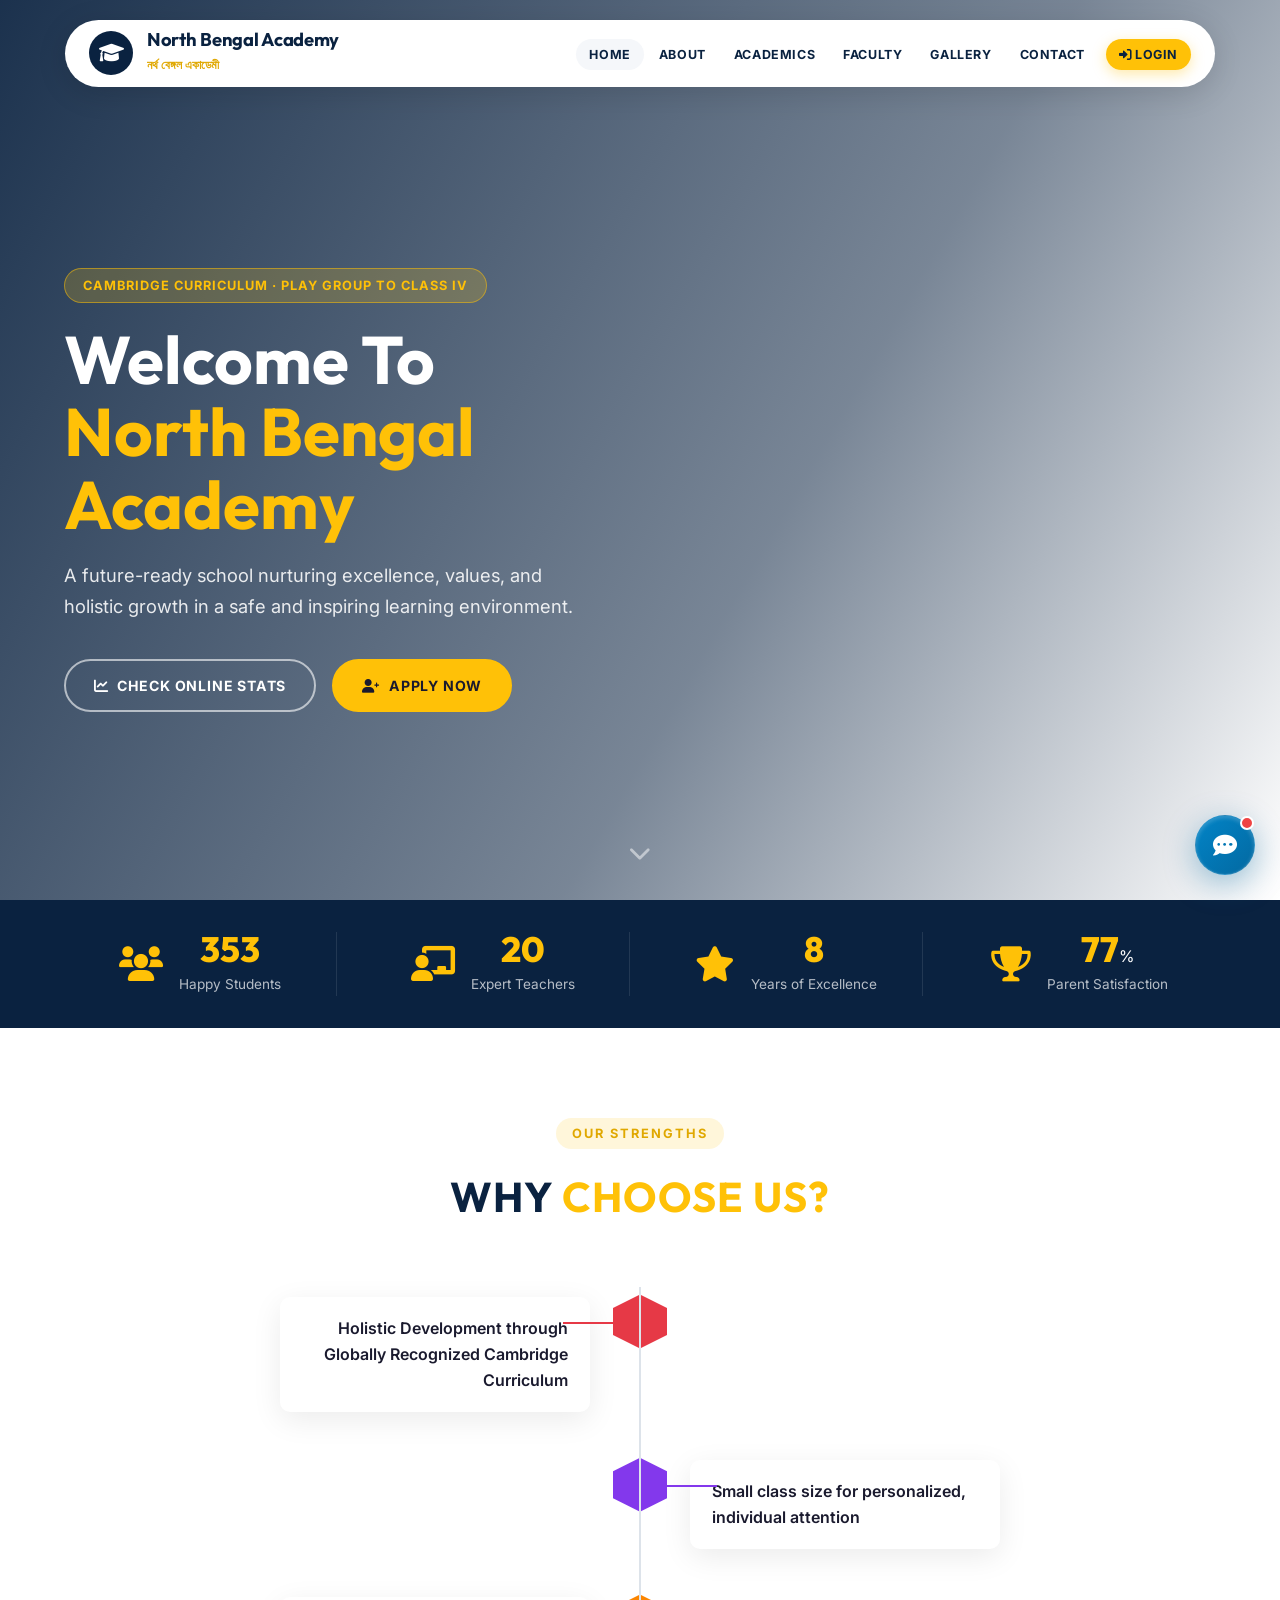
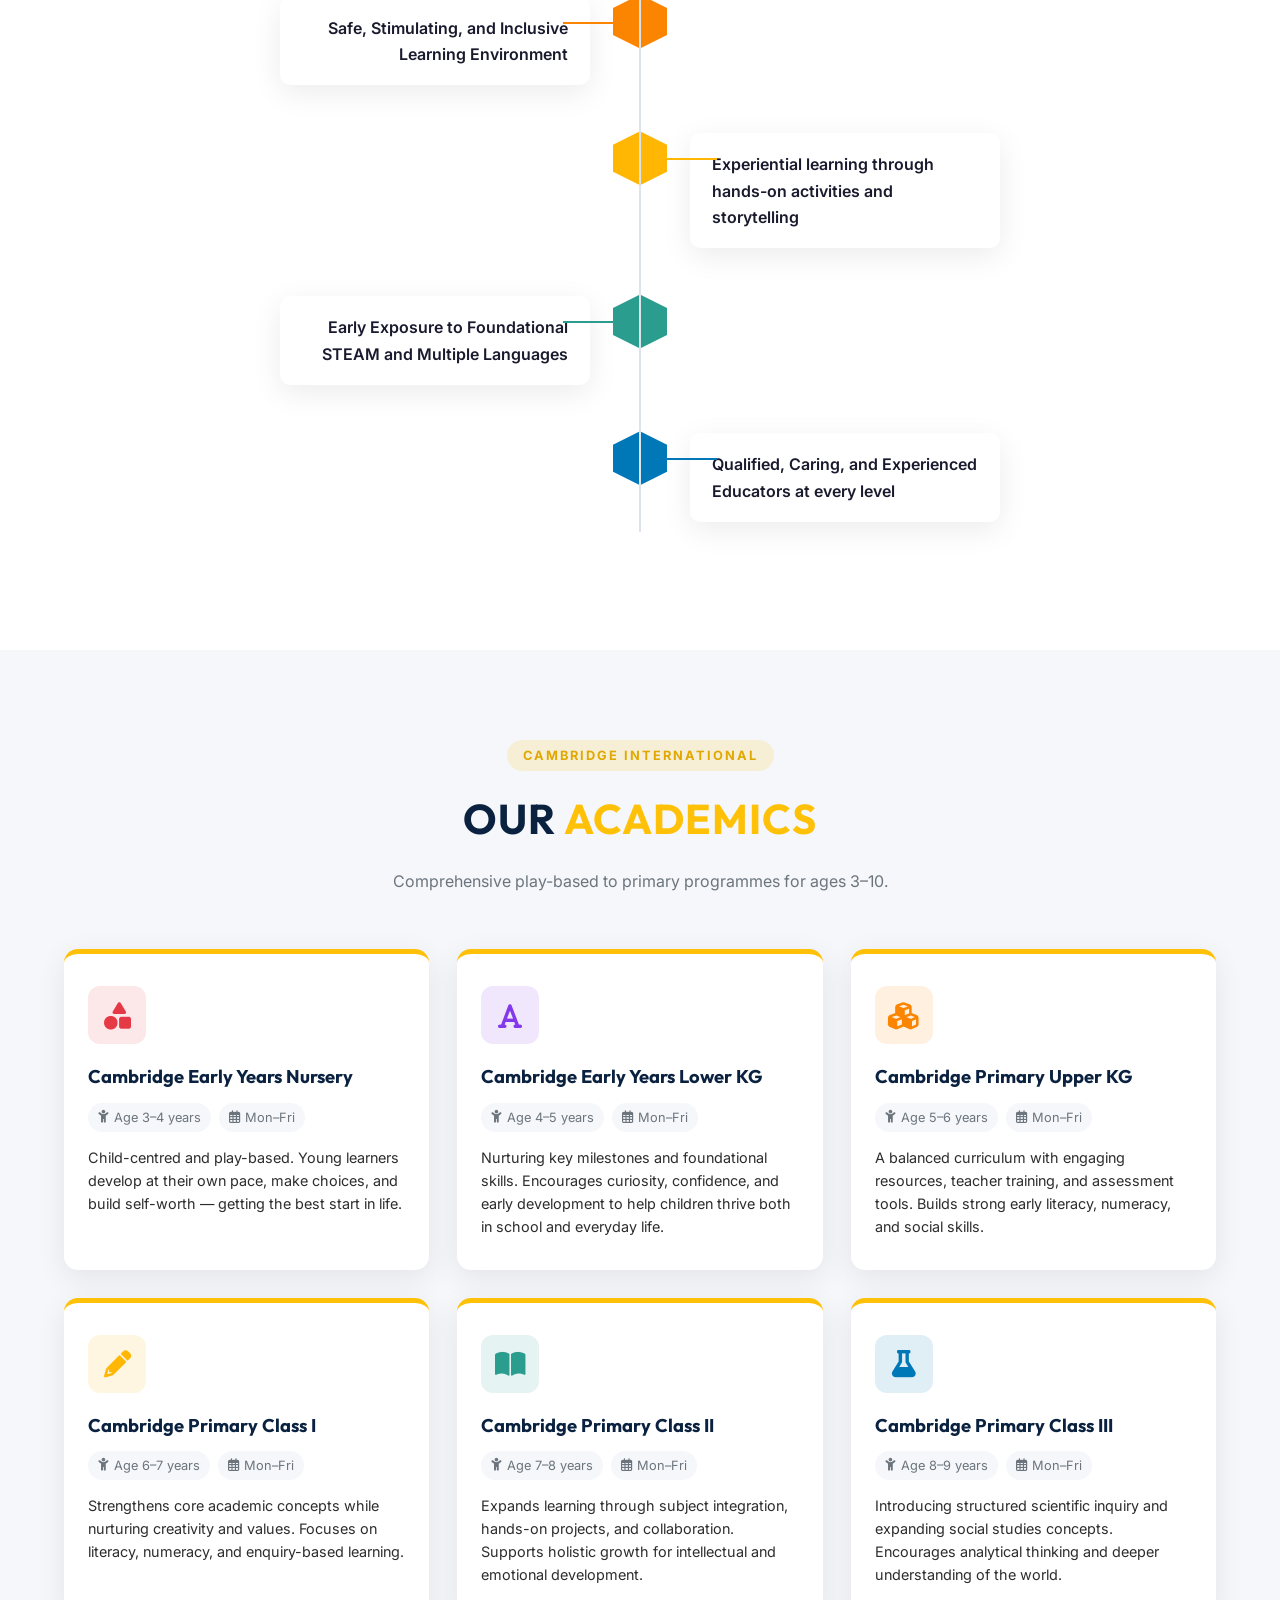
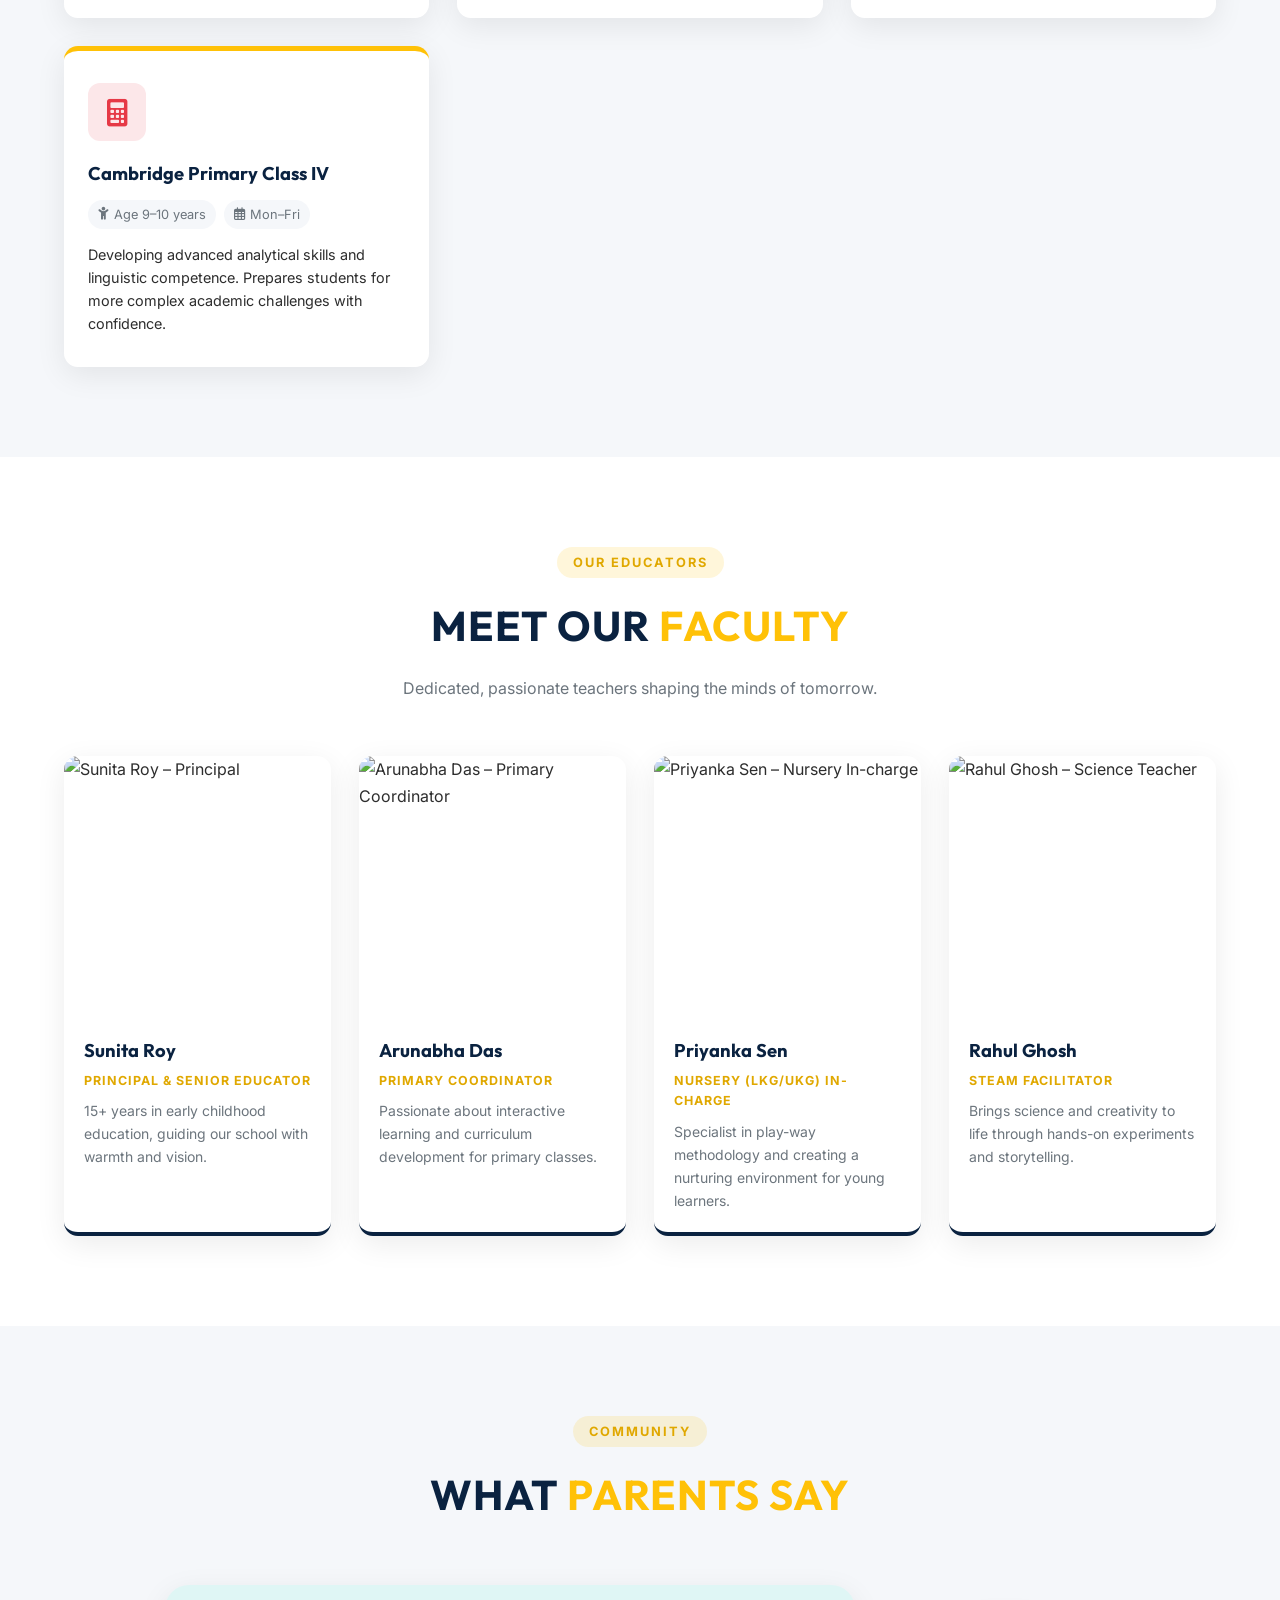
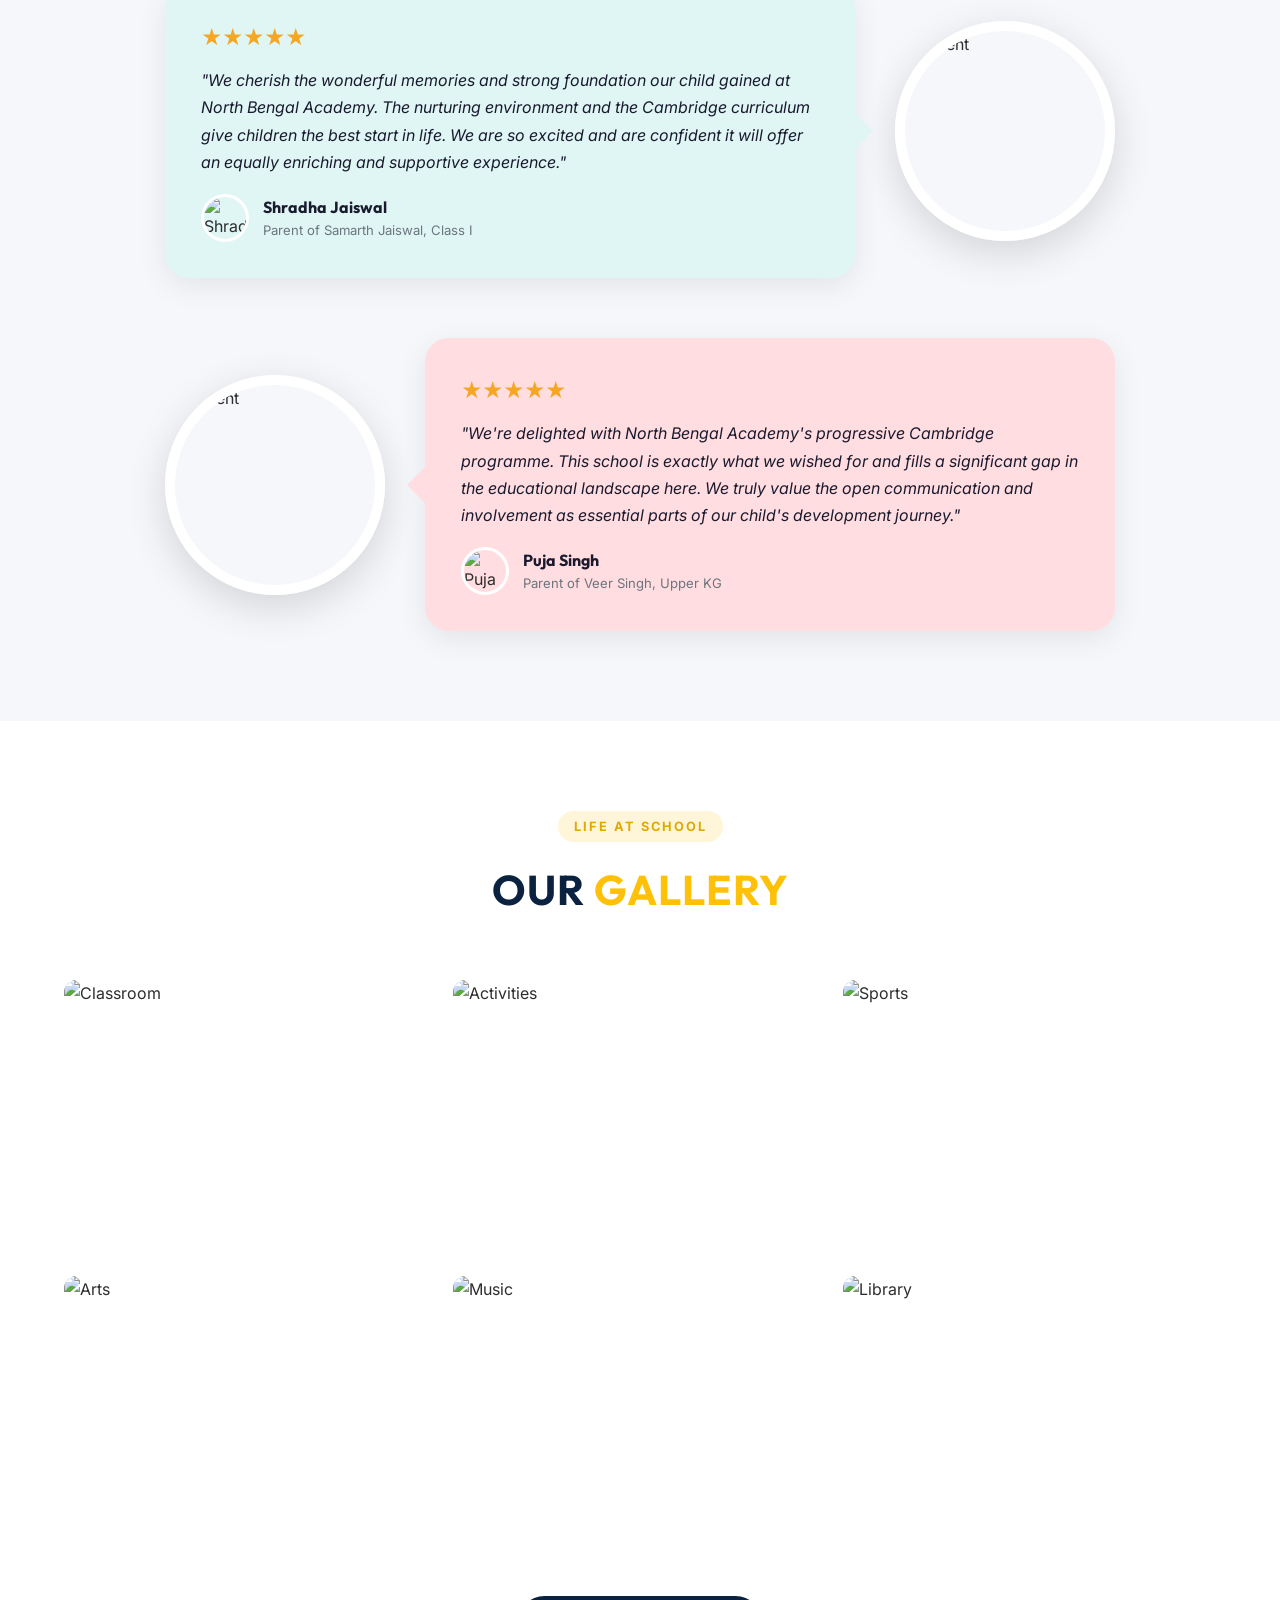
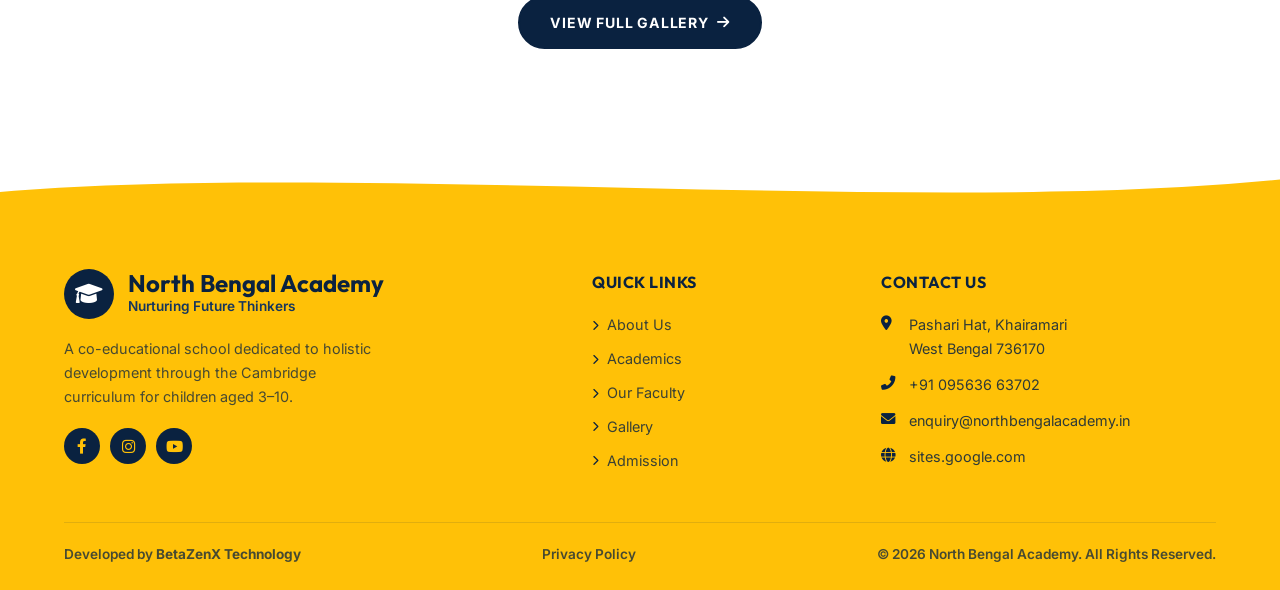
==== commit 902266ed: "Configure frontend-independent Gemini chatbot" ====
--- a/North-Bengal-Academy/index.html
+++ b/North-Bengal-Academy/index.html
@@ -600,6 +600,7 @@
     </script>
 
     <!-- BetaZenX ERP Client API & Chatbot Integration -->
+    <script src="js/config.js"></script>
     <script src="js/betazenx-api.js"></script>
     <script src="js/chatbot.js"></script>
 </body>
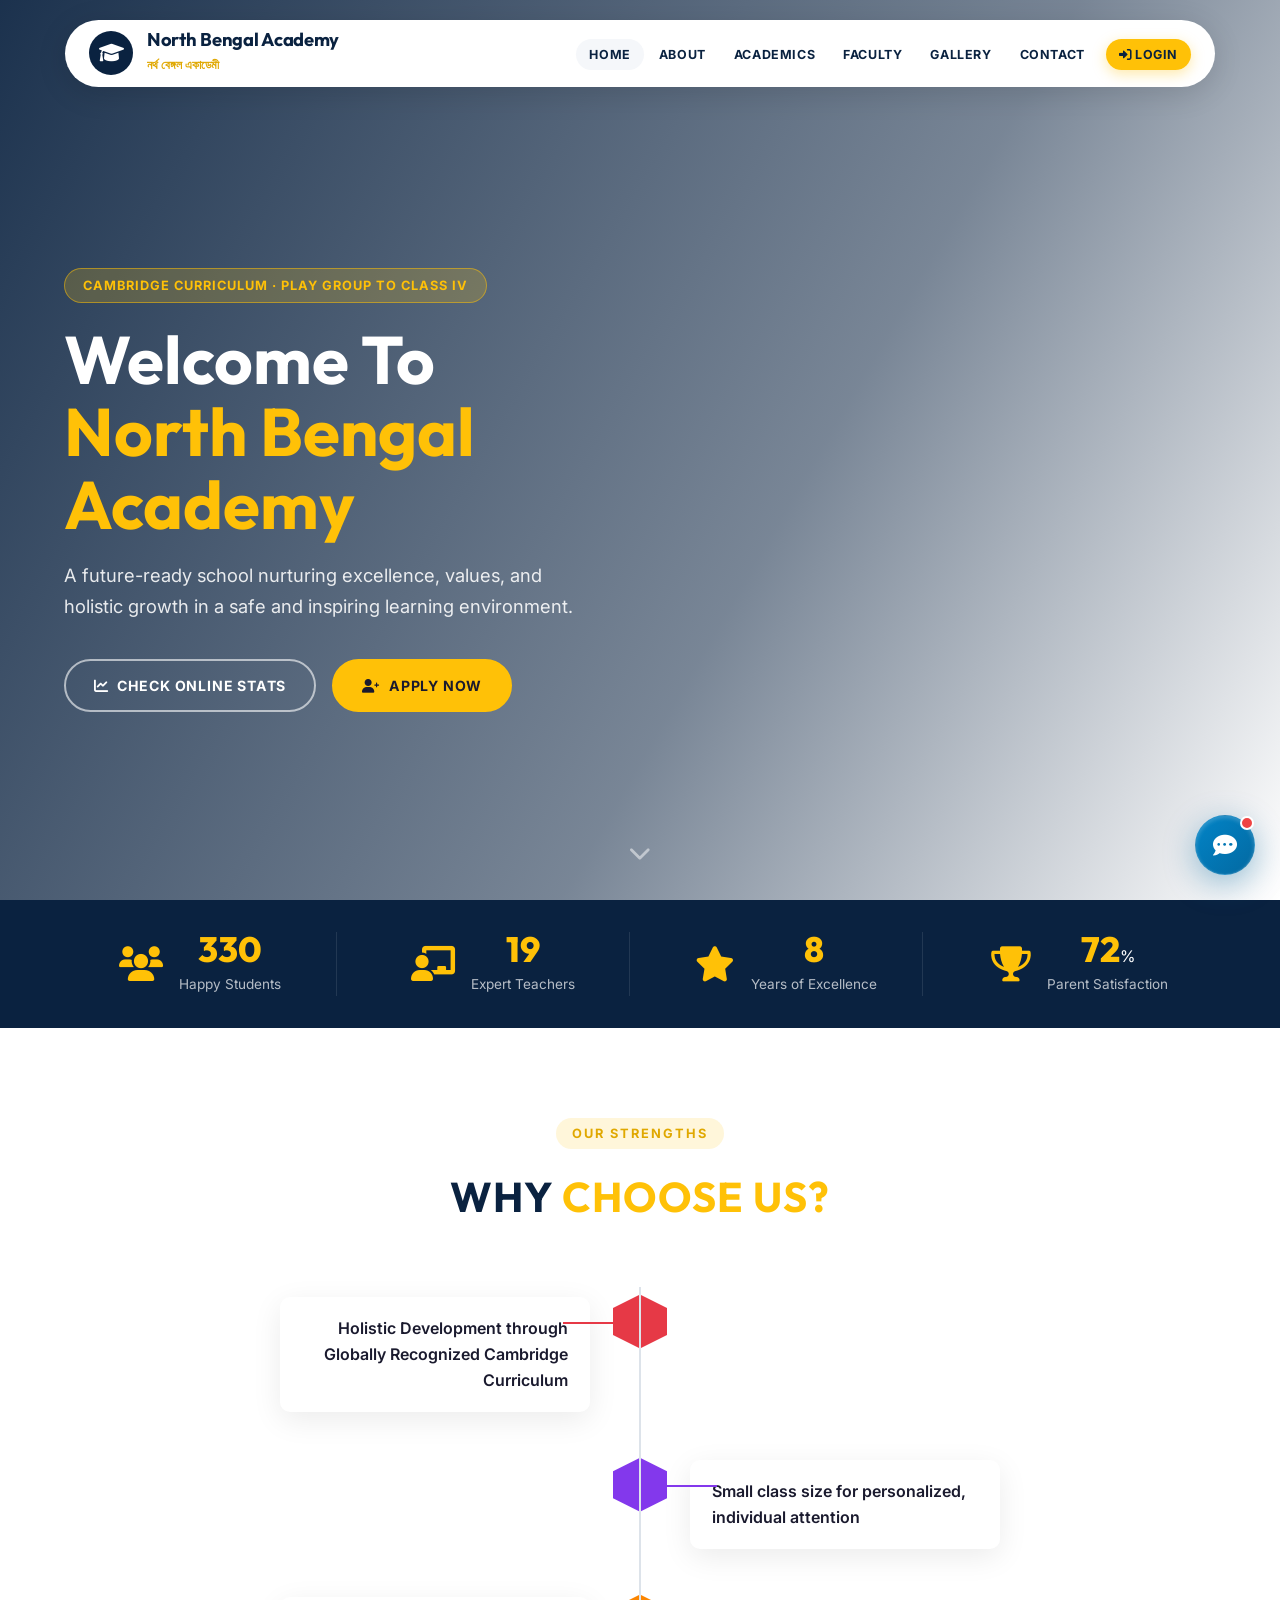
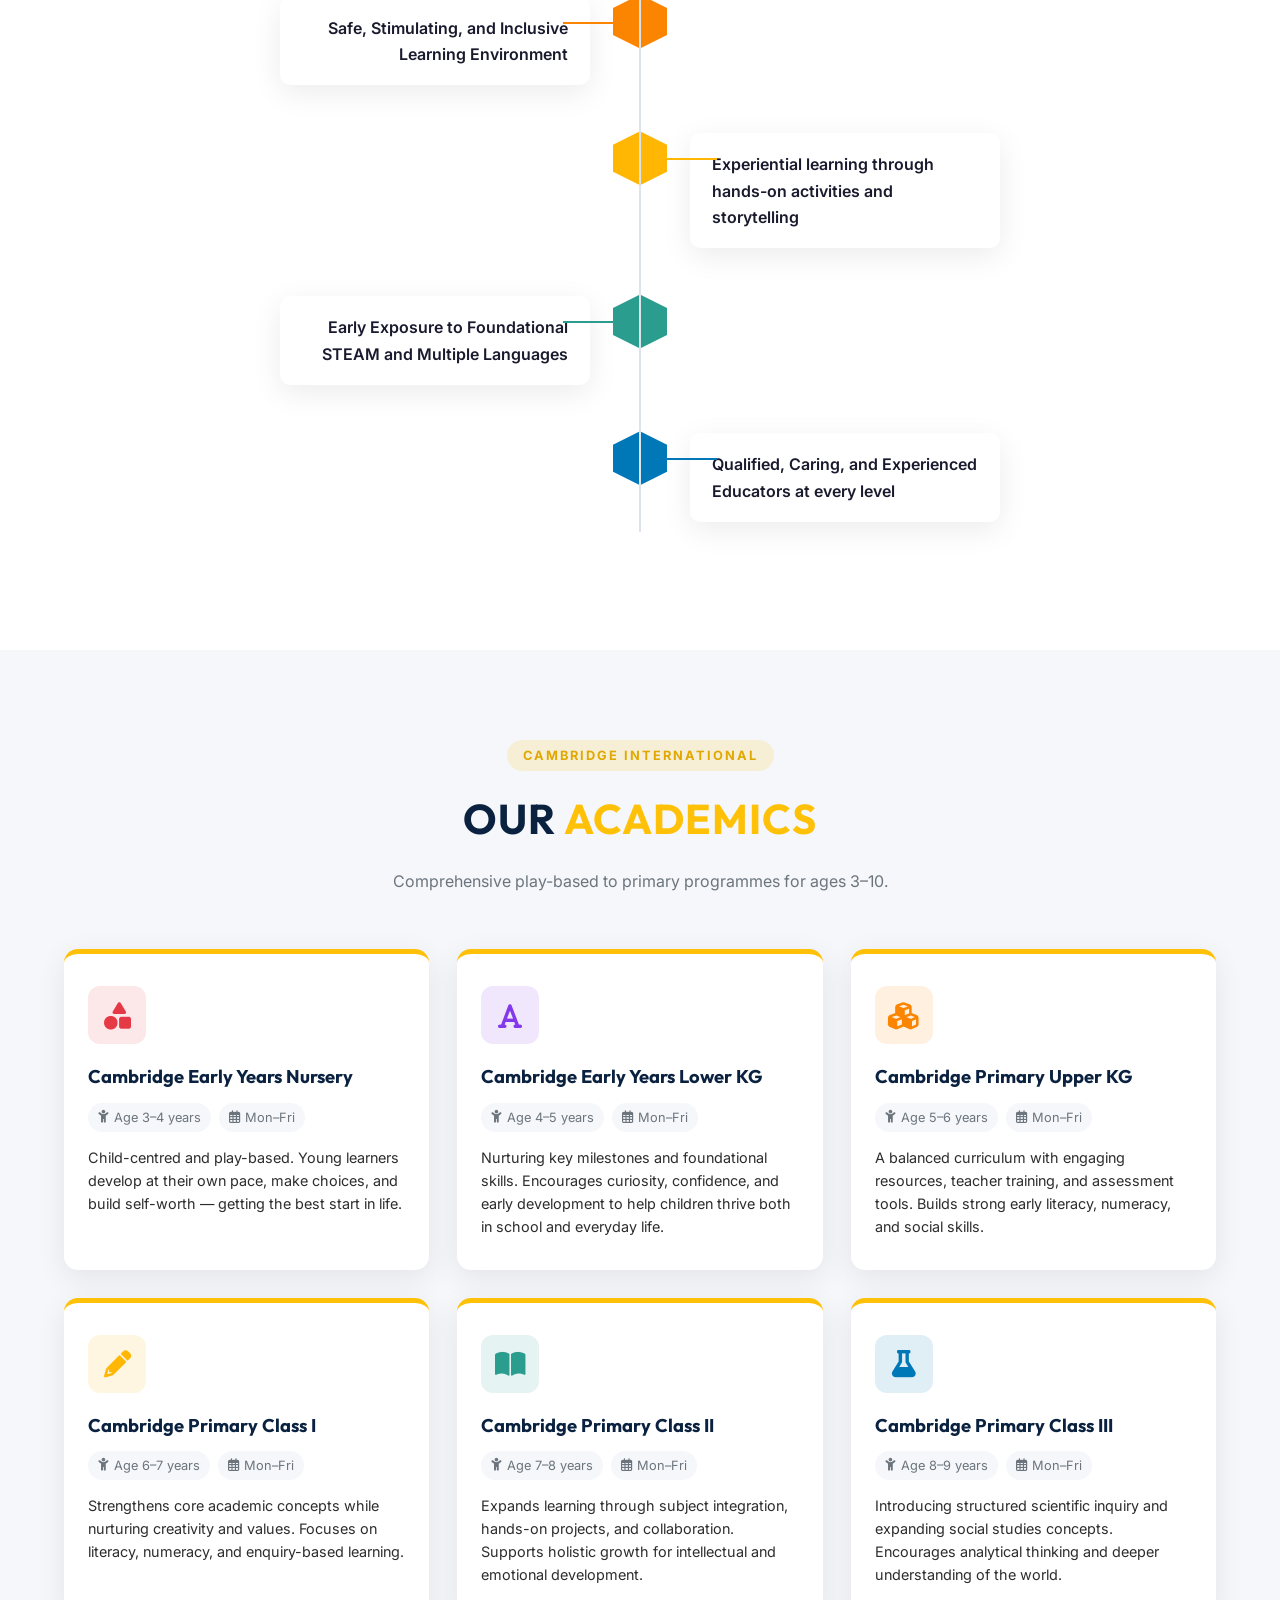
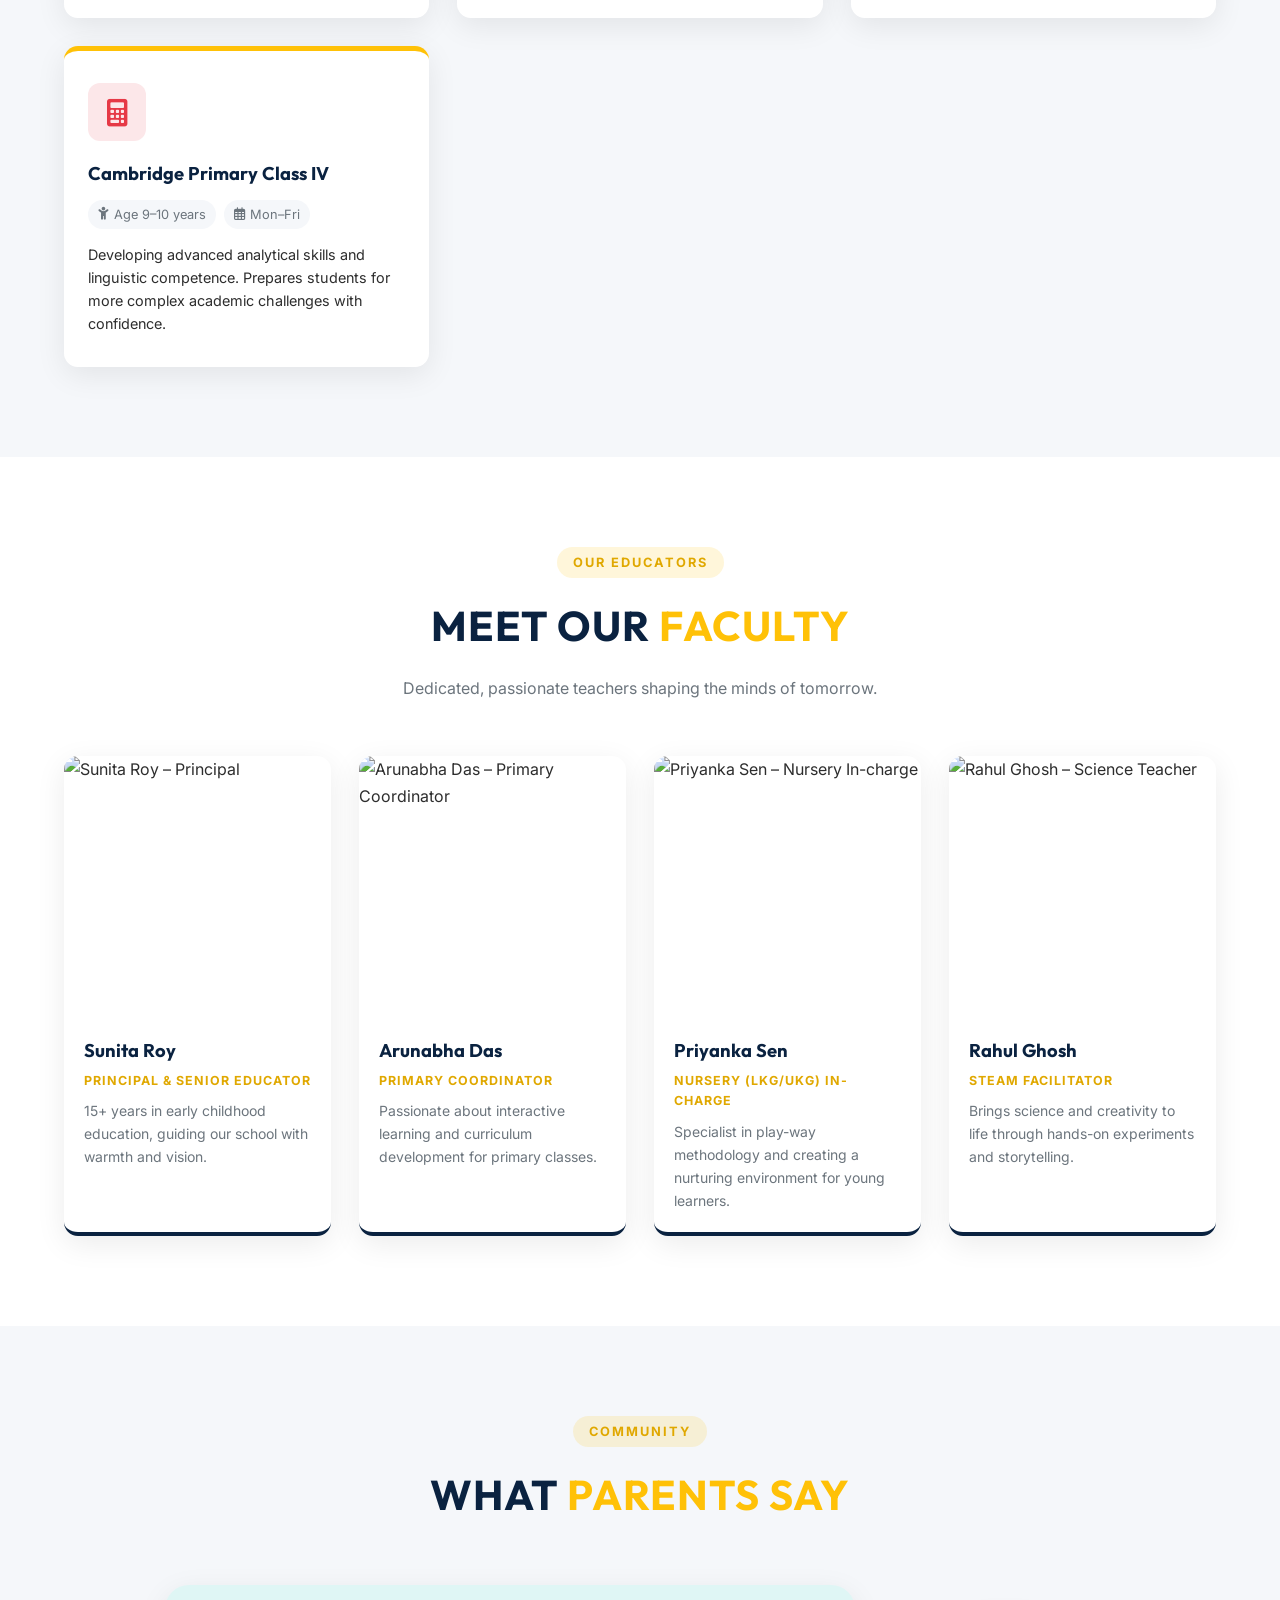
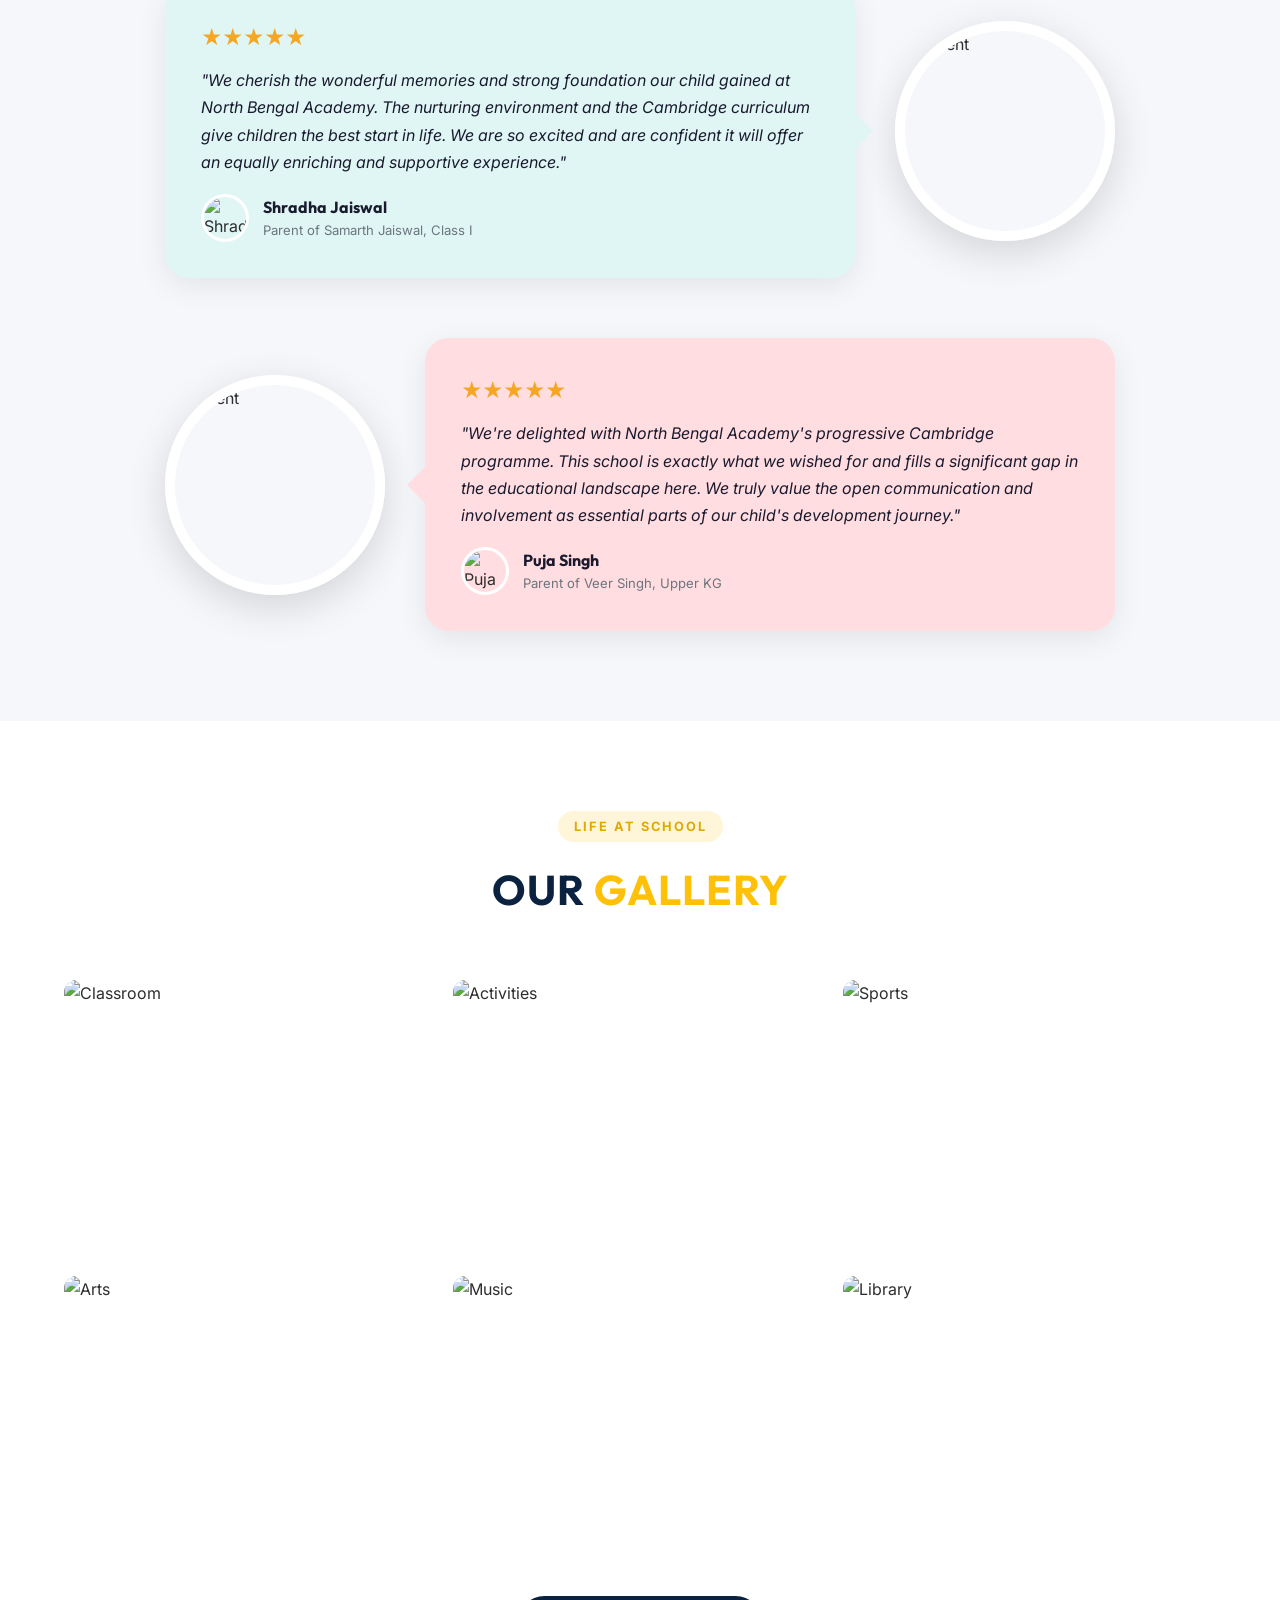
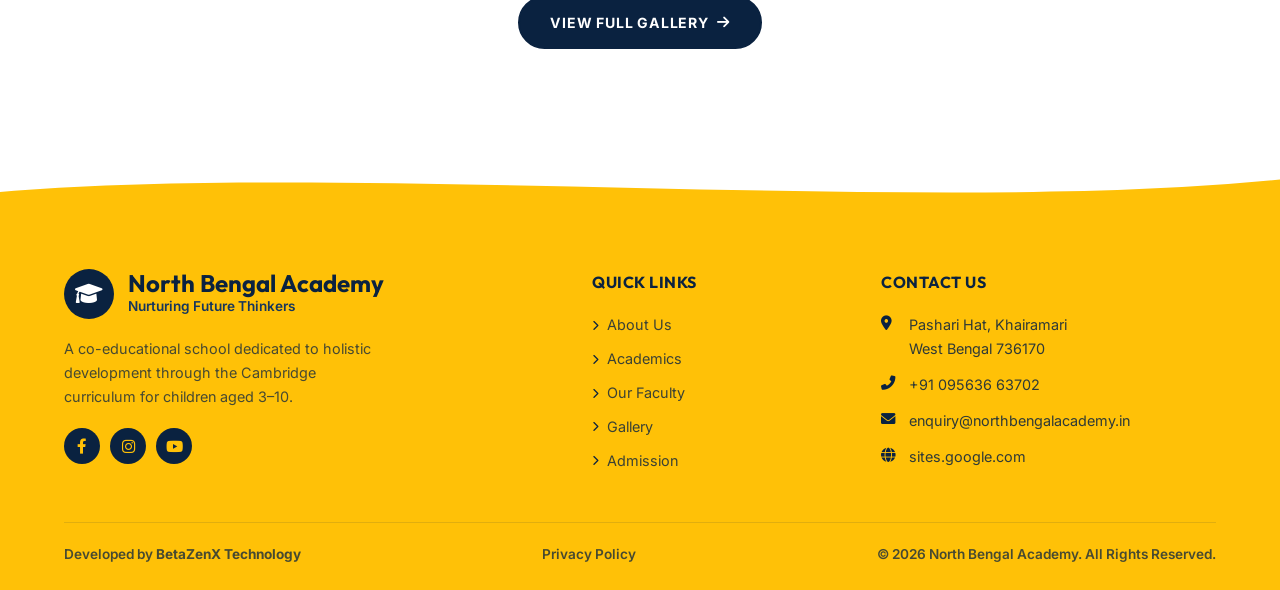
==== commit eae9eec5: "chore: hide client-side secrets using gitignored env.js loading pattern and remove unused script.js" ====
--- a/North-Bengal-Academy/index.html
+++ b/North-Bengal-Academy/index.html
@@ -600,6 +600,7 @@
     </script>
 
     <!-- BetaZenX ERP Client API & Chatbot Integration -->
+    <script src="js/env.js"></script>
     <script src="js/config.js"></script>
     <script src="js/betazenx-api.js"></script>
     <script src="js/chatbot.js"></script>
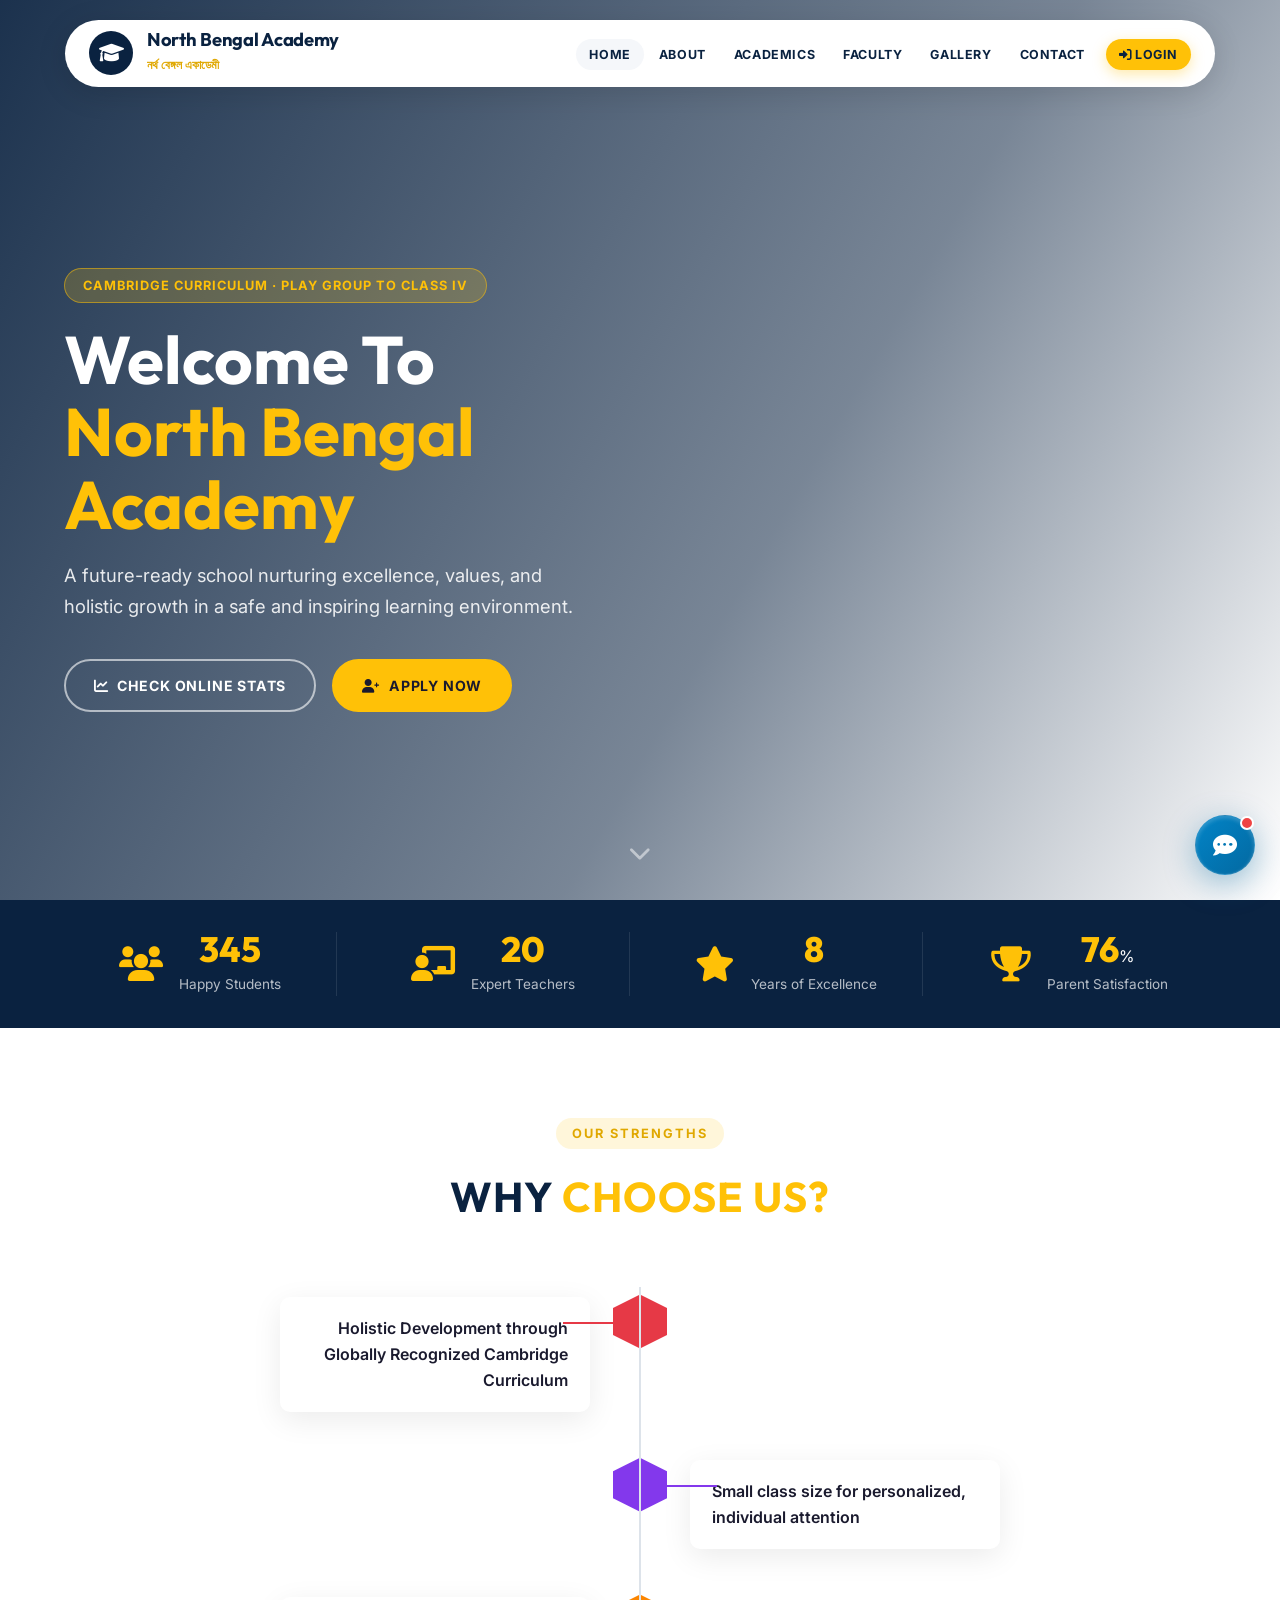
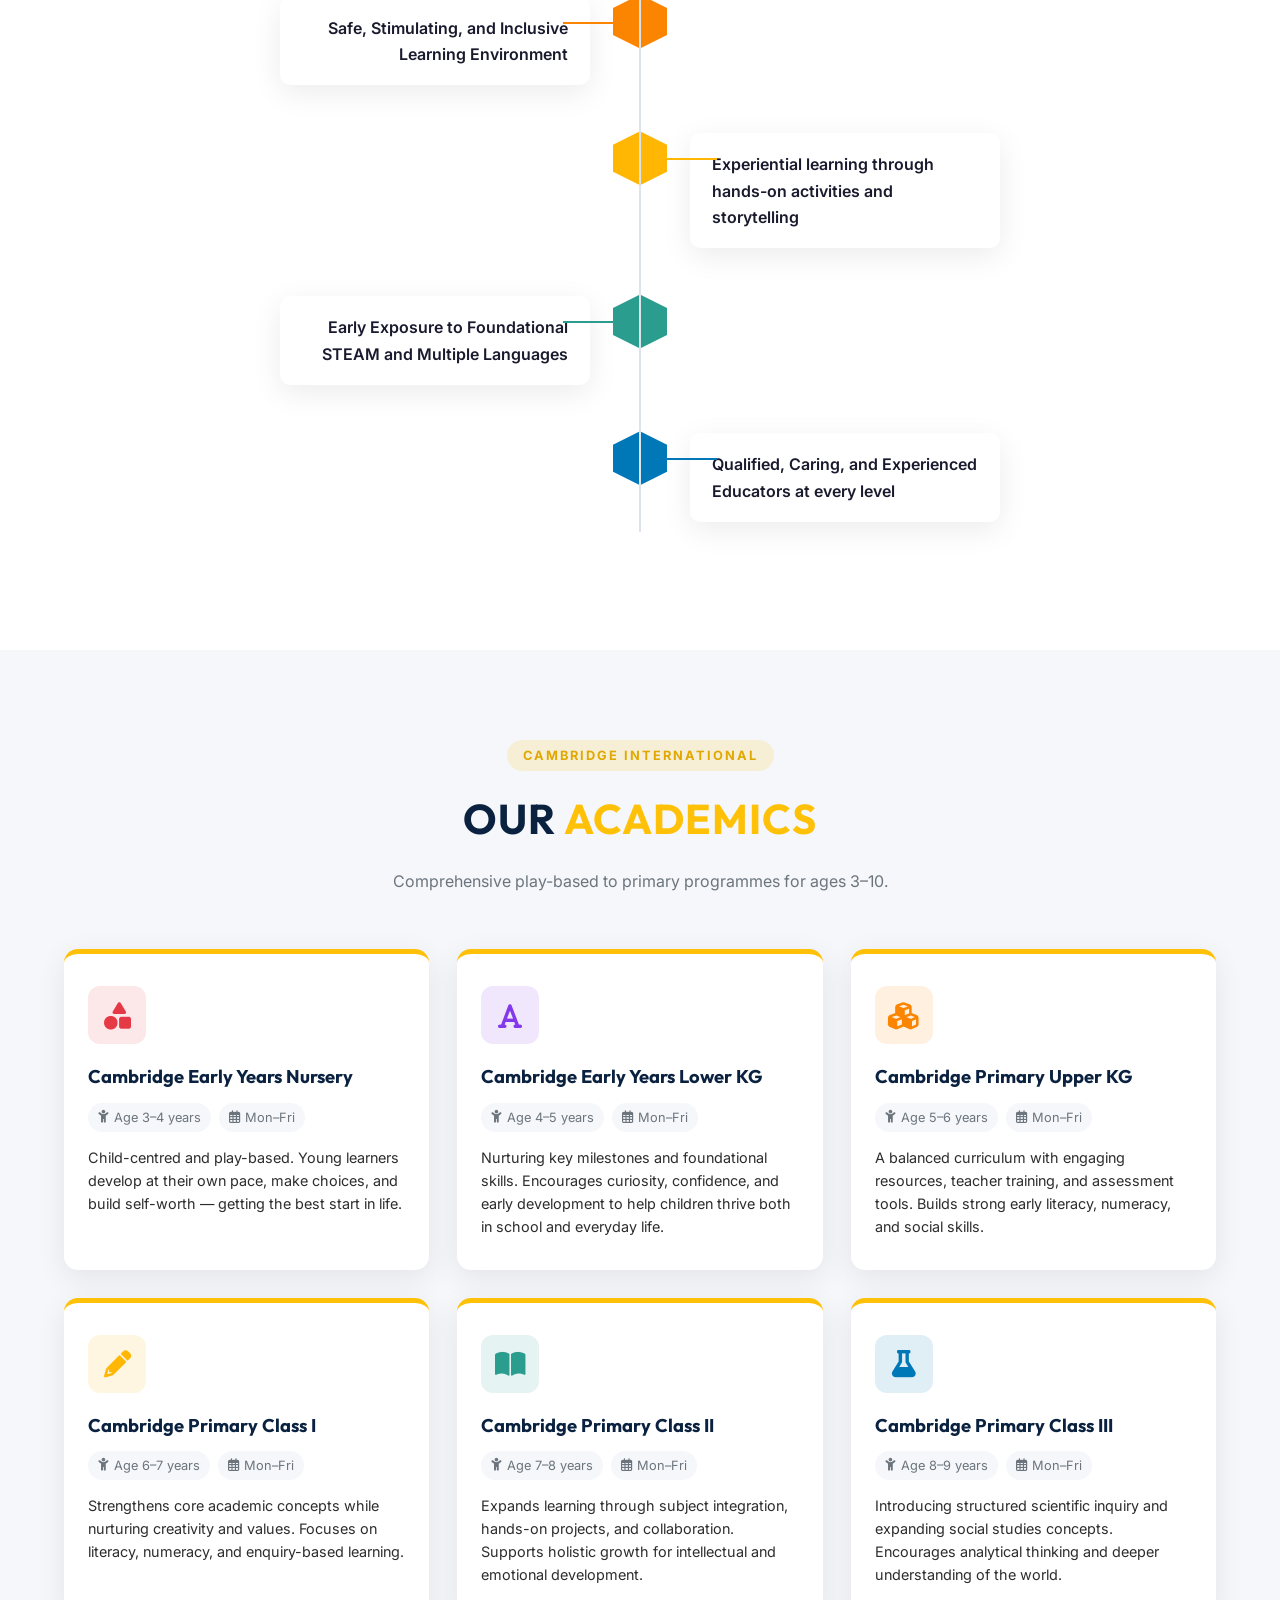
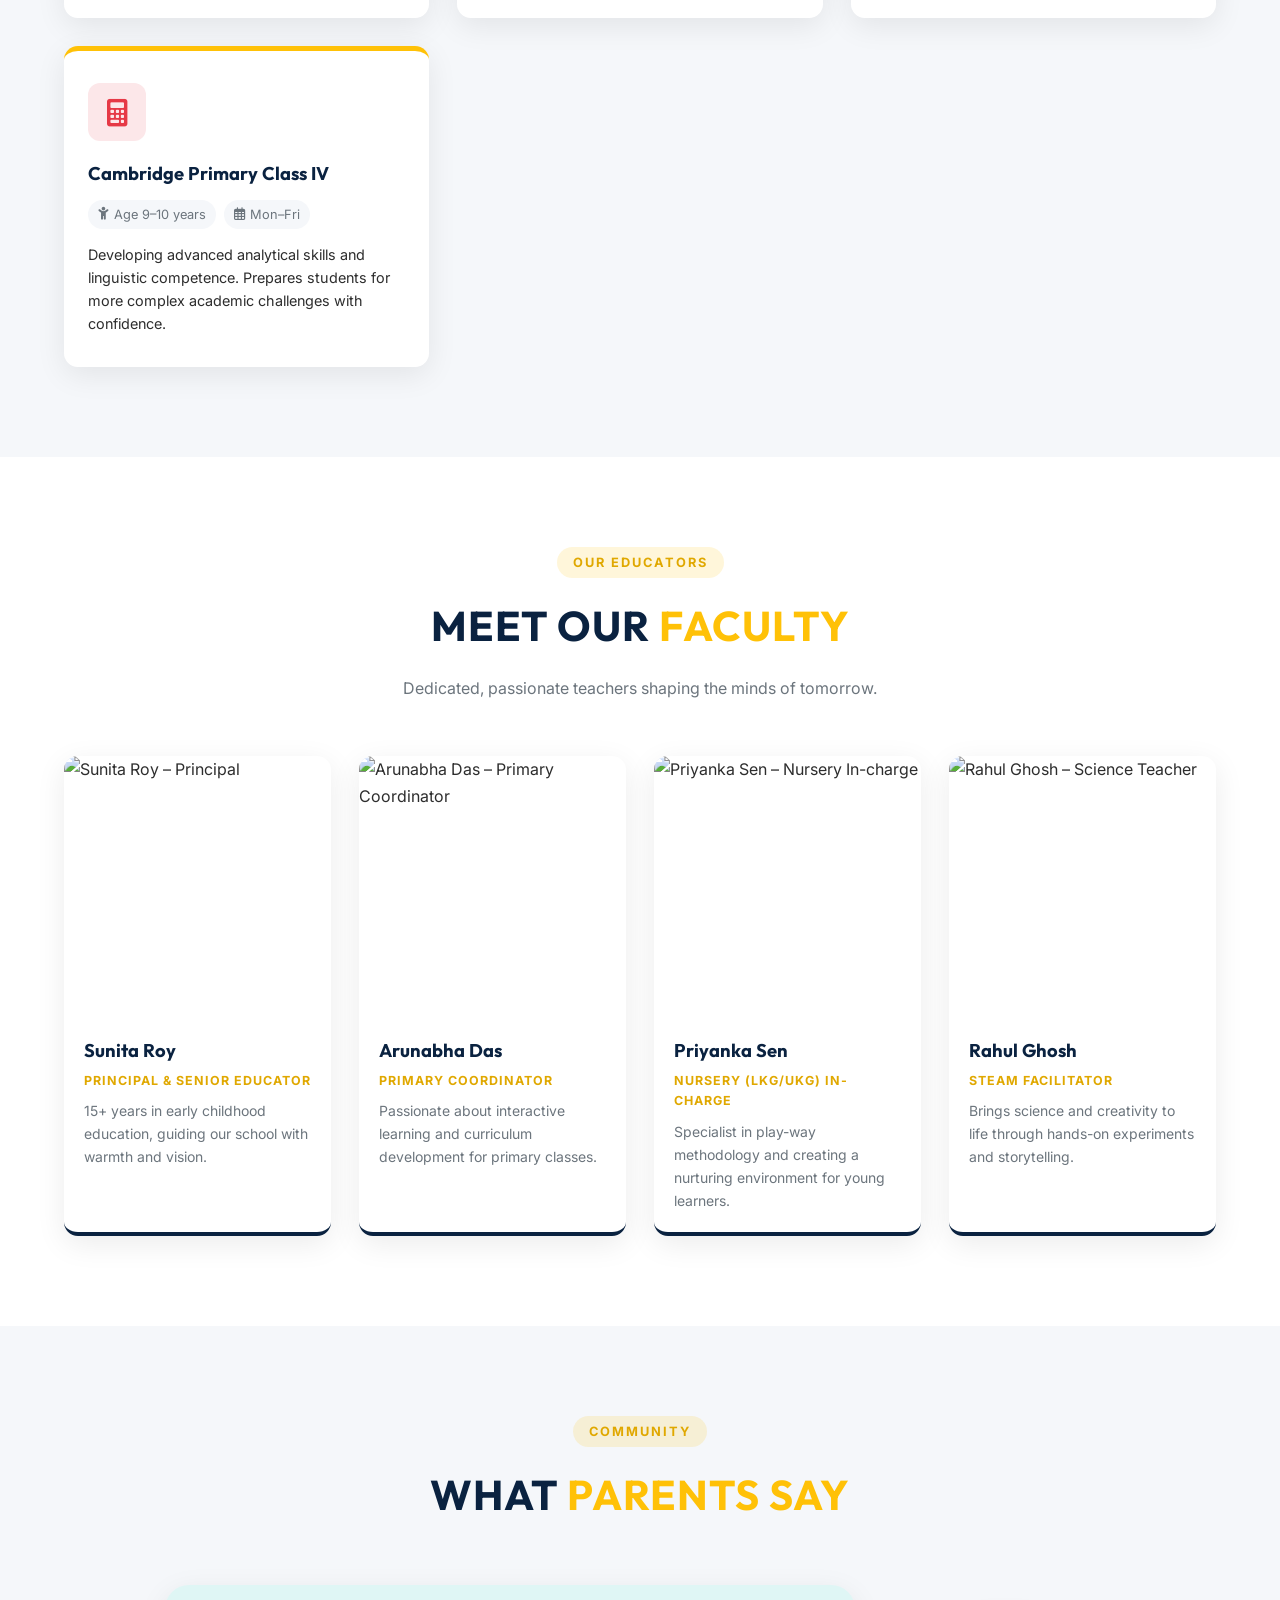
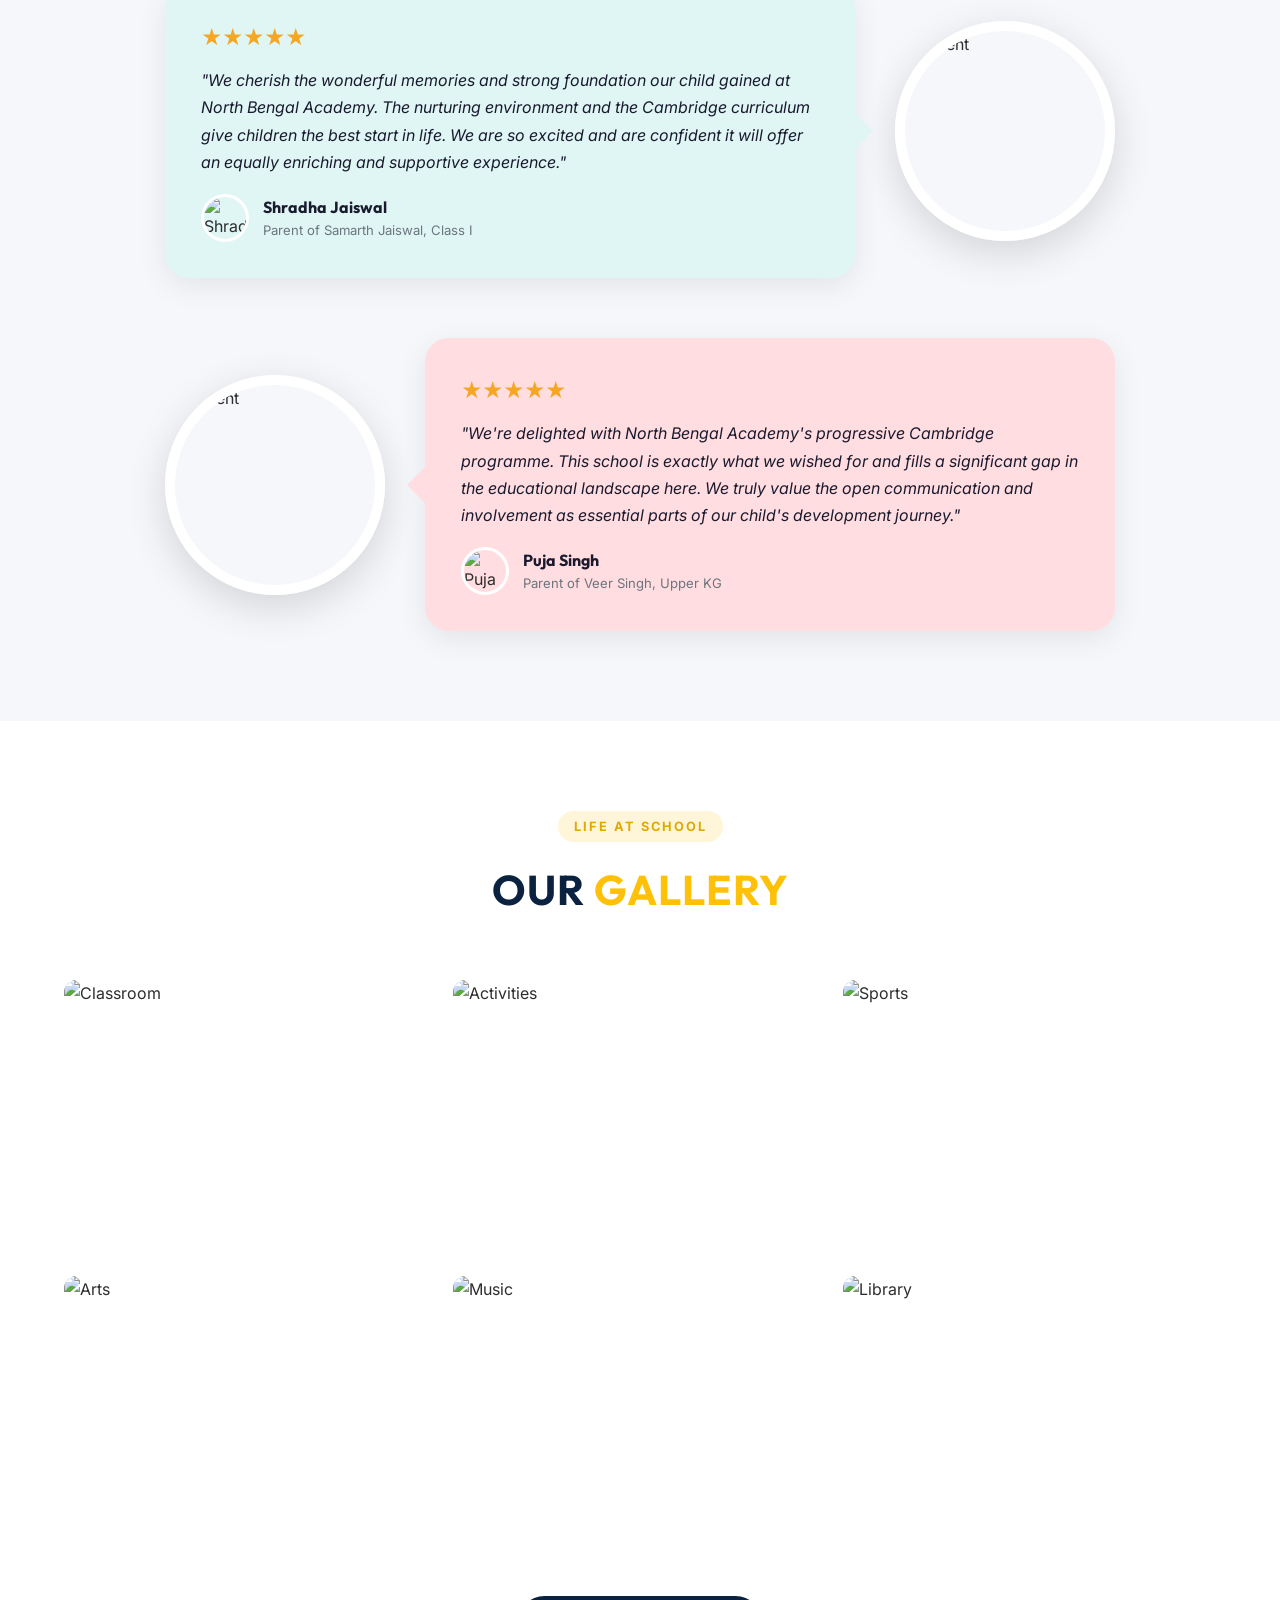
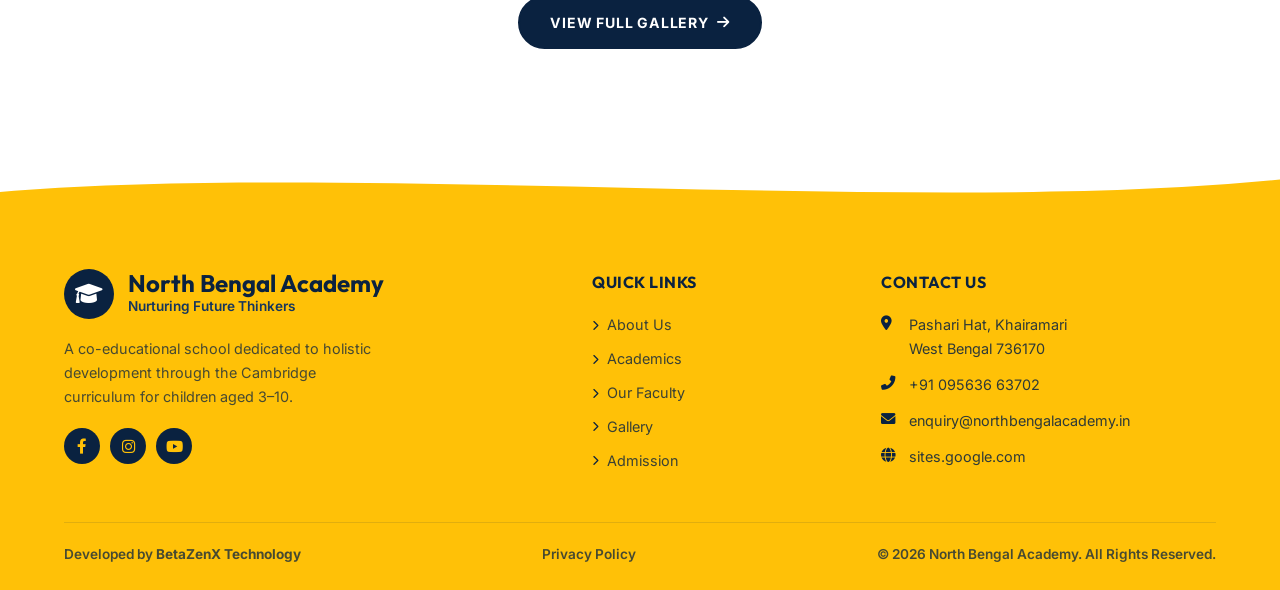
==== commit ba416d54: "fix: fix BETAZENX_CONFIG syntax error and implement cache-busting version queries in index.html" ====
--- a/North-Bengal-Academy/index.html
+++ b/North-Bengal-Academy/index.html
@@ -600,10 +600,10 @@
     </script>
 
     <!-- BetaZenX ERP Client API & Chatbot Integration -->
-    <script src="js/env.js"></script>
-    <script src="js/config.js"></script>
-    <script src="js/betazenx-api.js"></script>
-    <script src="js/chatbot.js"></script>
+    <script src="js/env.js?v=1.0.1"></script>
+    <script src="js/config.js?v=1.0.1"></script>
+    <script src="js/betazenx-api.js?v=1.0.1"></script>
+    <script src="js/chatbot.js?v=1.0.1"></script>
 </body>
 
 </html>
